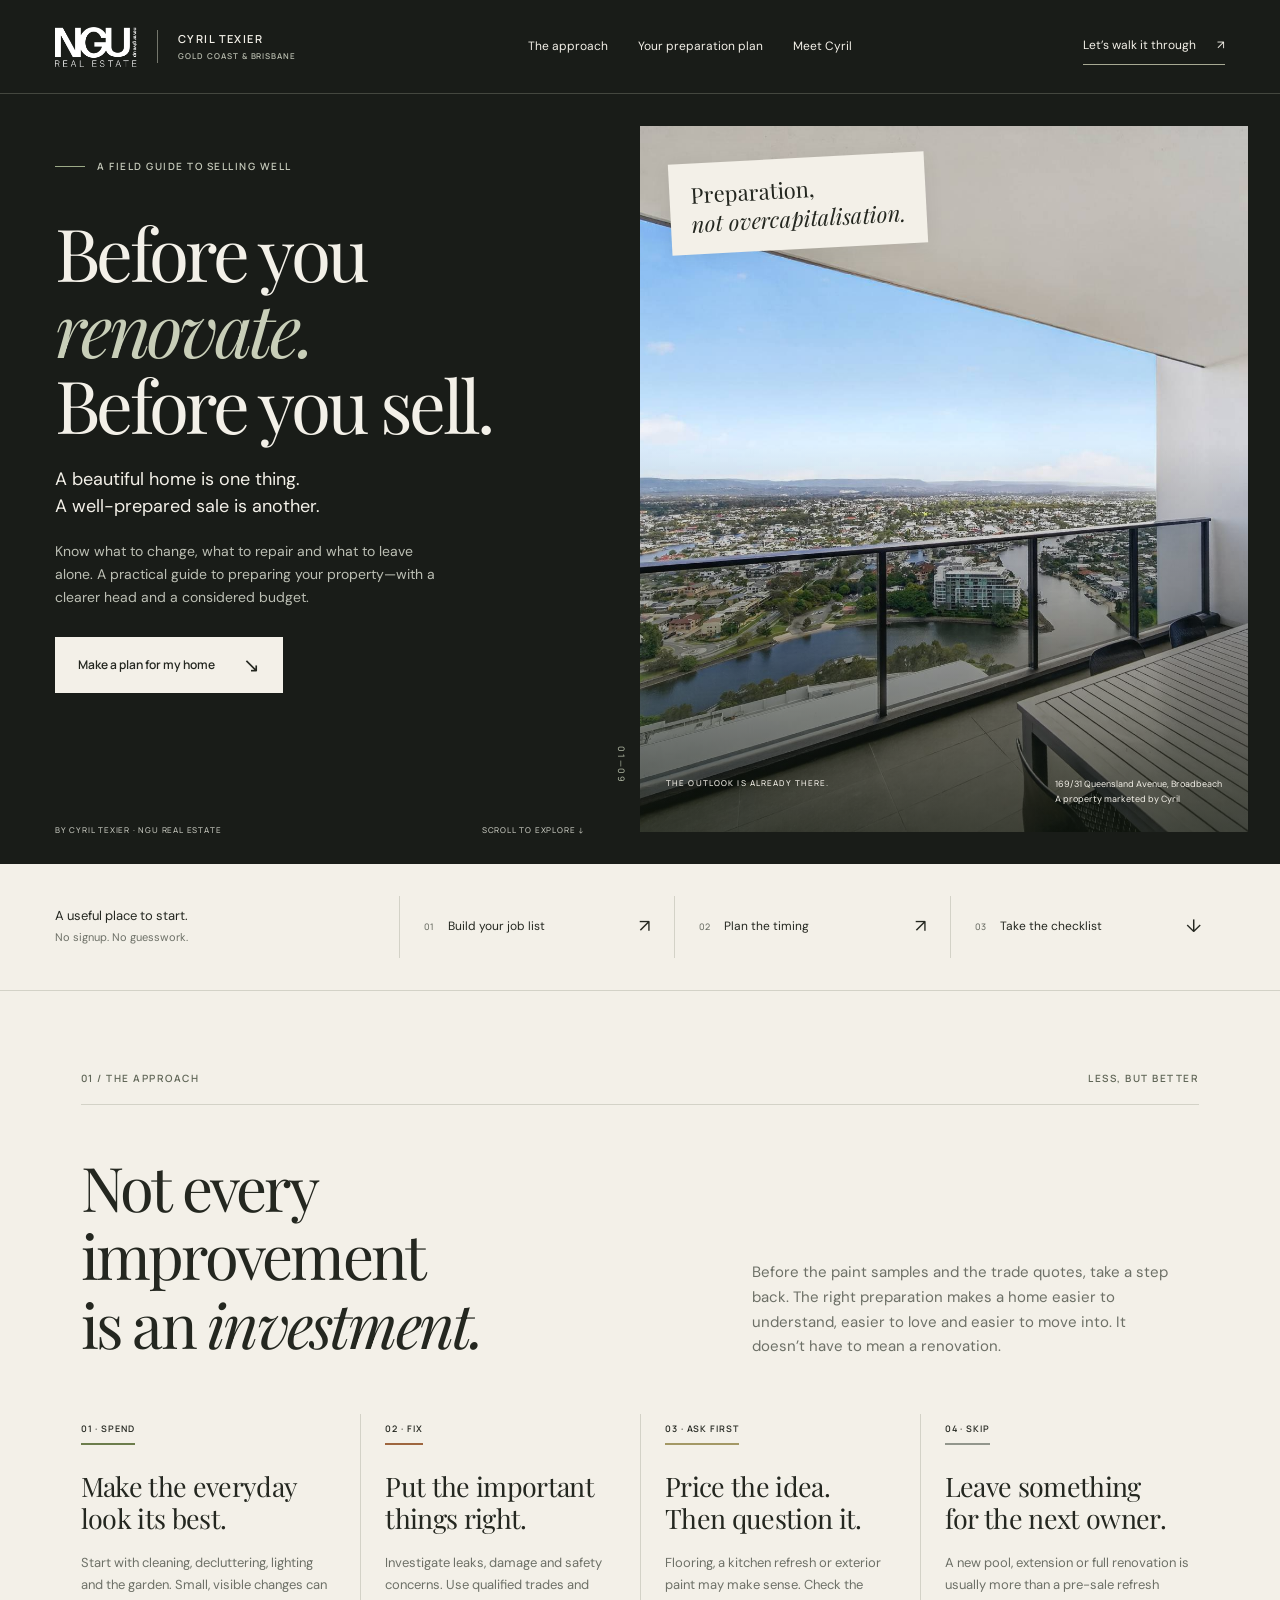
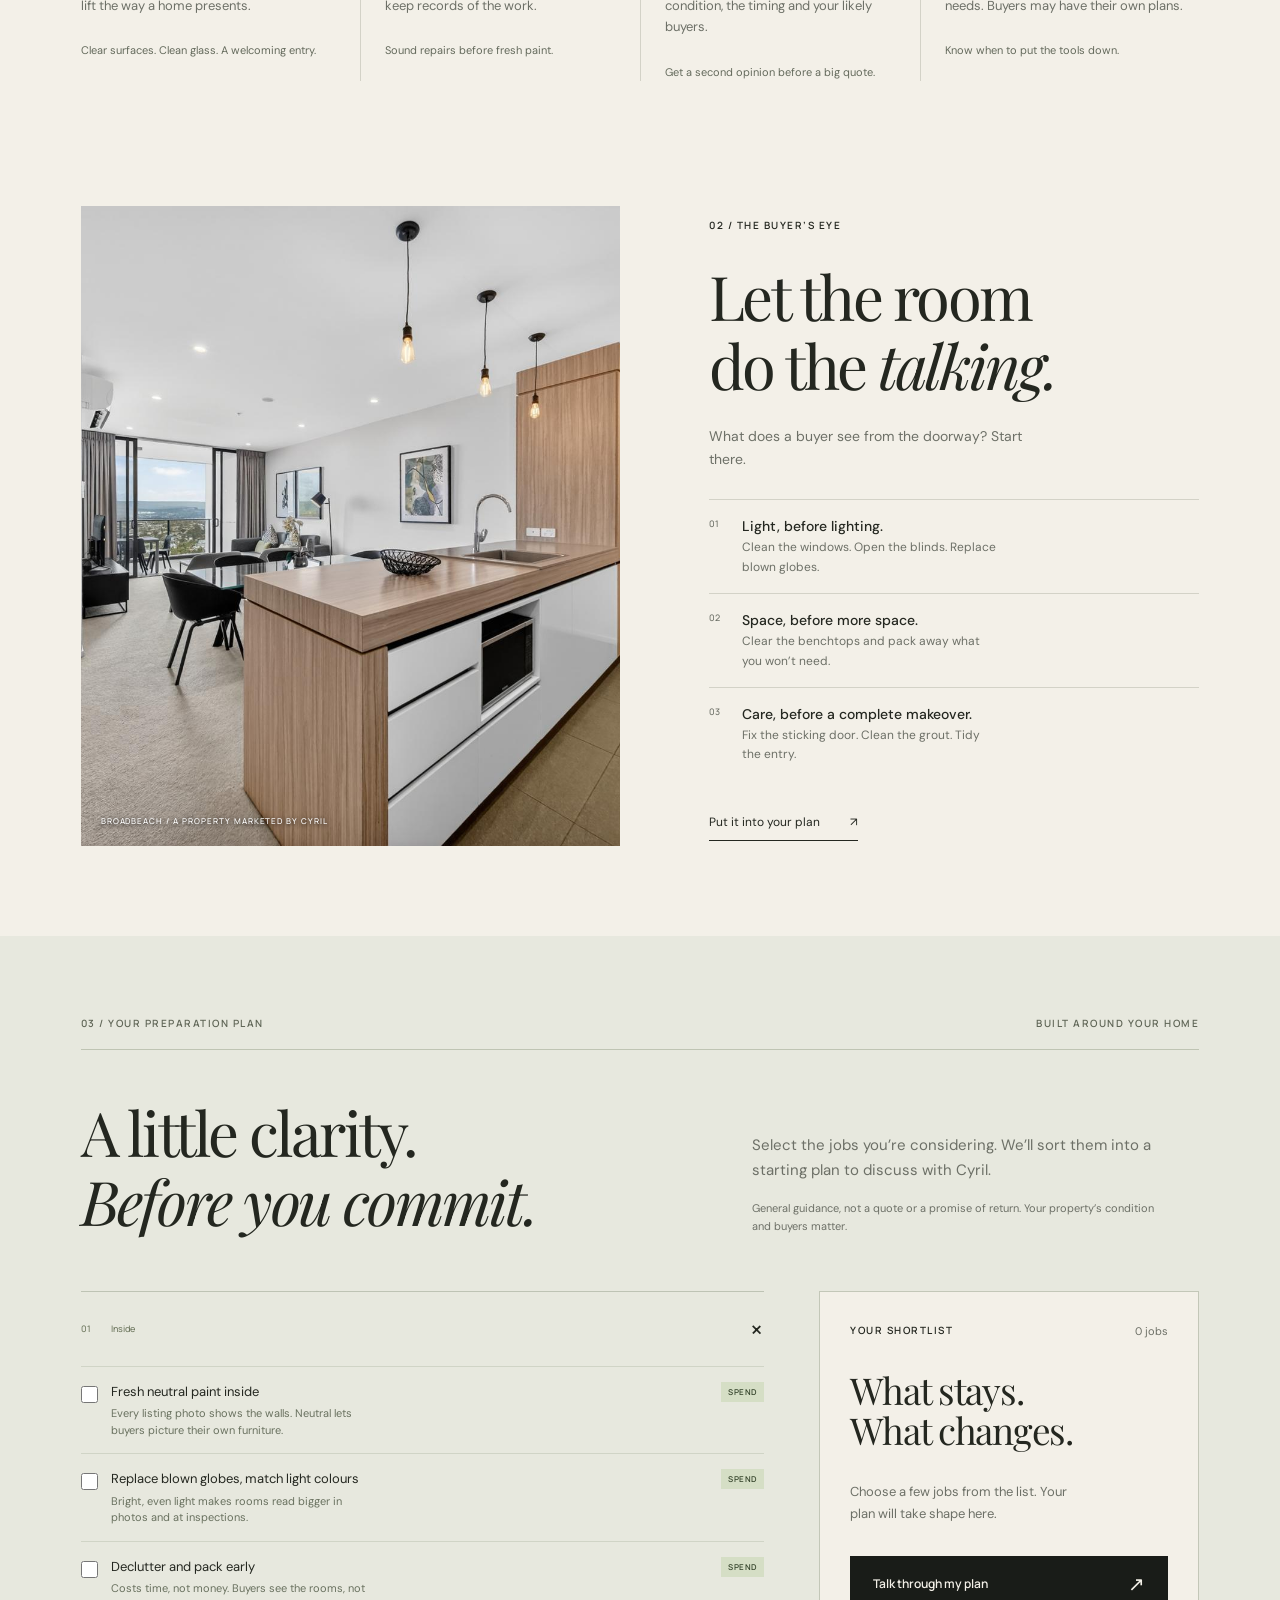
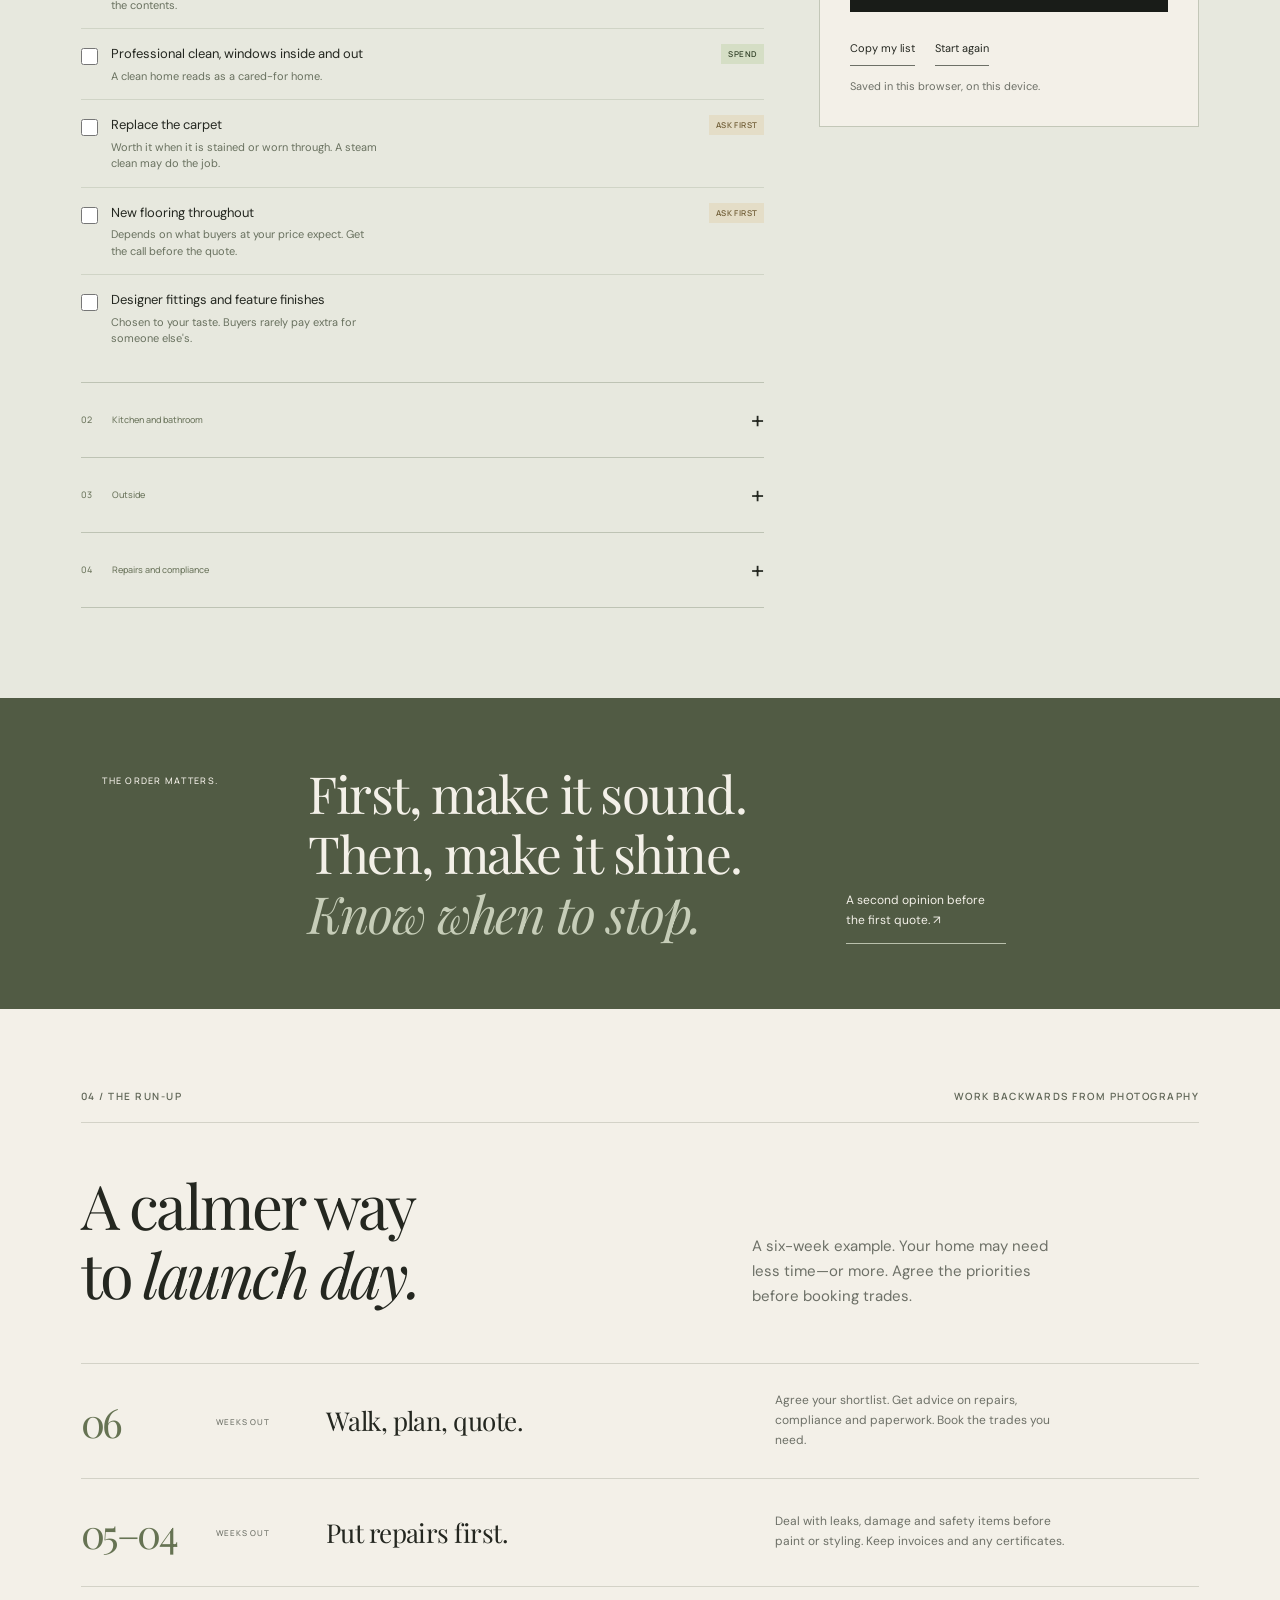
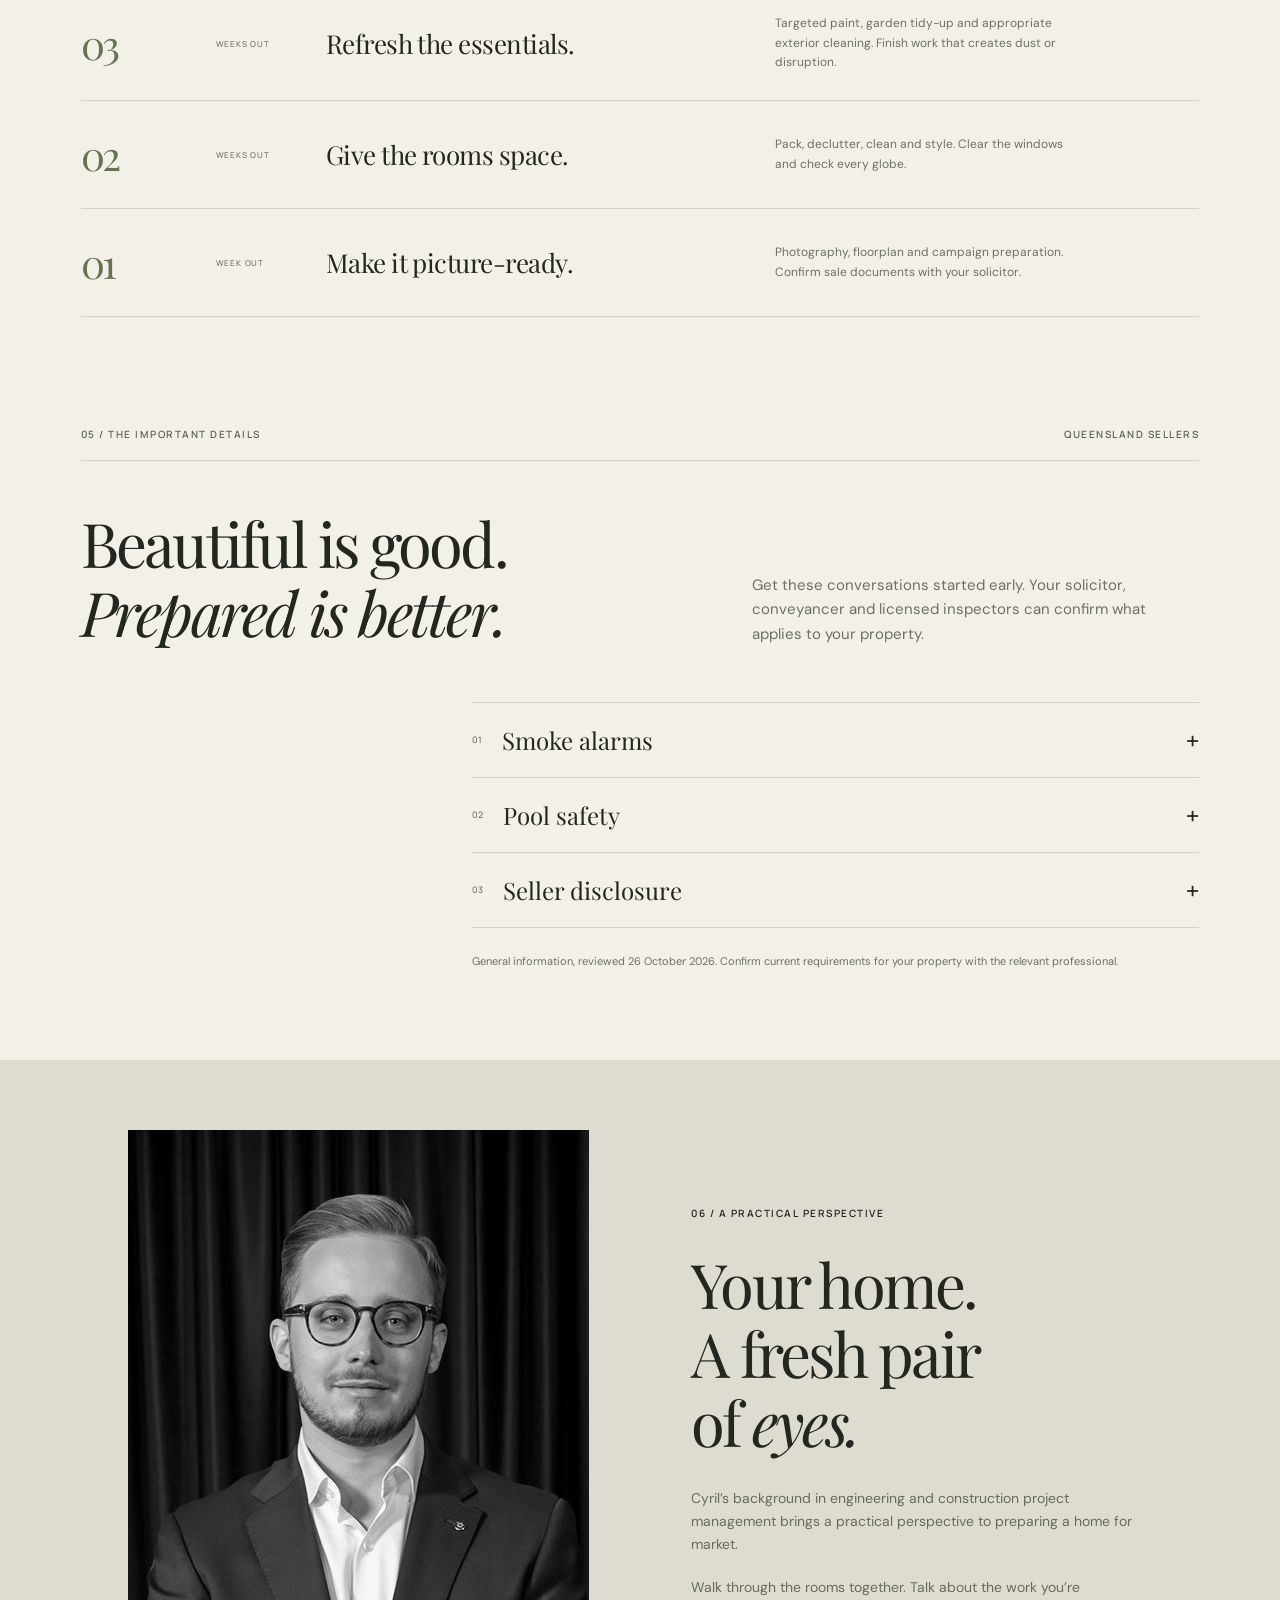
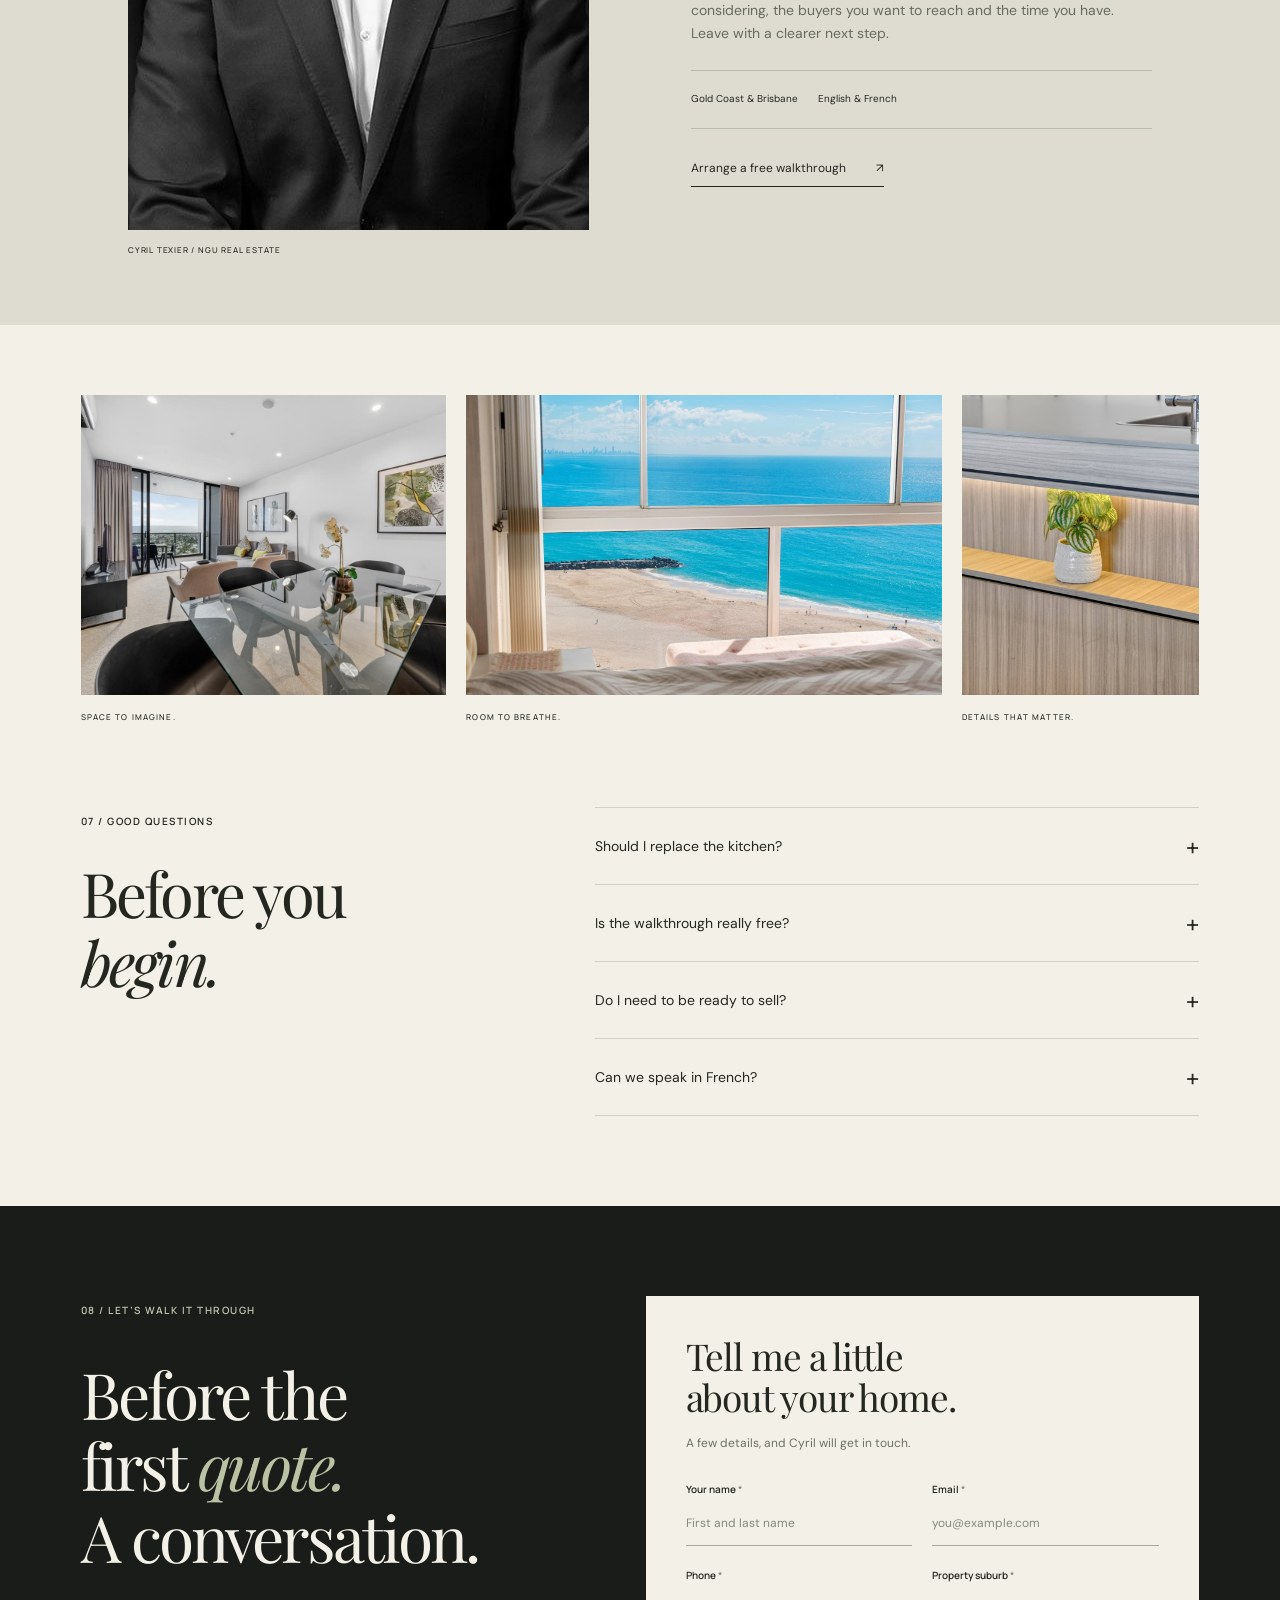
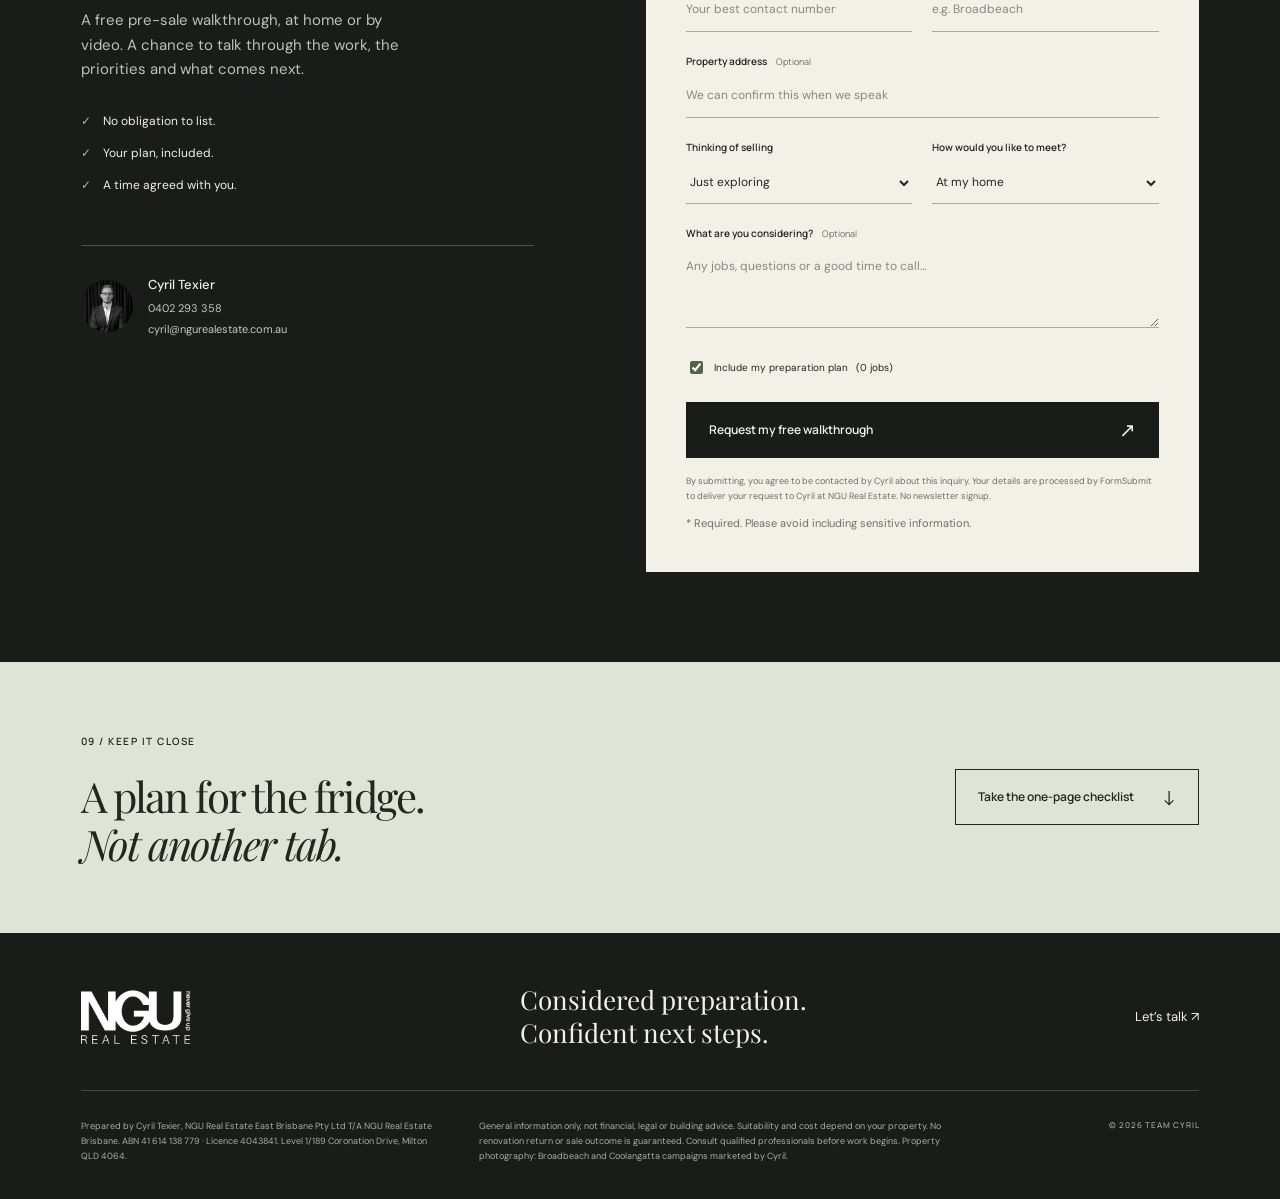
==== index.html @ 44e52159 "Publish redesigned pre-sale guide with inquiry form" ====
<!doctype html>
<html lang="en-AU"><head><meta charset="utf-8"><meta name="viewport" content="width=device-width,initial-scale=1"><meta name="theme-color" content="#181a17"><title>Before you renovate. Before you sell. | Cyril Texier, NGU</title><meta name="description" content="A considered approach to preparing your home for sale. Build your spend-or-skip list and request a free pre-sale walkthrough with Cyril Texier, NGU Real Estate."><meta property="og:title" content="Before you renovate. Before you sell."><meta property="og:description" content="Know what to change. Know what to leave. A practical pre-sale guide from Cyril Texier."><meta property="og:image" content="assets/hero-view.jpg"><link rel="icon" type="image/png" href="assets/ngu-logo-black.png"><link rel="preconnect" href="https://fonts.googleapis.com"><link rel="preconnect" href="https://fonts.gstatic.com" crossorigin><link href="https://fonts.googleapis.com/css2?family=DM+Sans:wght@400;500;600;700&family=Manrope:wght@400;500;600;700;800&family=Playfair+Display:ital,wght@0,400;0,500;0,600;1,400;1,500&display=swap" rel="stylesheet"><link rel="stylesheet" href="style.css"></head>
<body><a class="skip" href="#planner">Skip to your preparation plan</a>
<header class="header"><a class="brand" href="#top" aria-label="NGU Team Cyril home"><img src="assets/ngu-logo-white.png" width="92" height="46" alt="NGU Real Estate"><span>CYRIL TEXIER<small>GOLD COAST &amp; BRISBANE</small></span></a><nav aria-label="Main navigation"><a href="#approach">The approach</a><a href="#planner">Your preparation plan</a><a href="#about">Meet Cyril</a></nav><a class="header-cta" href="#enquire">Let’s walk it through <span>↗</span></a></header>
<main><section id="top" class="hero"><div class="hero-text"><div class="eyebrow"><span class="line"></span> A FIELD GUIDE TO SELLING WELL</div><h1>Before you<br><em>renovate.</em><br>Before you sell.</h1><p class="hero-lede">A beautiful home is one thing.<br>A well-prepared sale is another.</p><p class="hero-desc">Know what to change, what to repair and what to leave alone. A practical guide to preparing your property—with a clearer head and a considered budget.</p><a href="#planner" class="button cream">Make a plan for my home <span>↘</span></a><div class="hero-foot"><span>BY CYRIL TEXIER · NGU REAL ESTATE</span><a href="#approach" aria-label="Explore the guide">SCROLL TO EXPLORE ↓</a></div></div><figure class="hero-photo"><img src="assets/hero-view.jpg" alt="Light-filled Broadbeach balcony opening onto a coastal outlook" fetchpriority="high" width="2000" height="1329"><figcaption><span>THE OUTLOOK IS ALREADY THERE.</span><span>169/31 Queensland Avenue, Broadbeach<br>A property marketed by Cyril</span></figcaption><div class="image-label">Preparation,<br><em>not overcapitalisation.</em></div></figure><div class="hero-number" aria-hidden="true">01—09</div></section>
<div class="intro-strip"><p>A useful place to start.<br><span>No signup. No guesswork.</span></p><a href="#planner"><span>01</span> Build your job list <b>↗</b></a><a href="#timeline"><span>02</span> Plan the timing <b>↗</b></a><a href="Renovate-Before-You-Sell-Checklist.pdf" target="_blank" rel="noopener"><span>03</span> Take the checklist <b>↓</b></a></div>
<section id="approach" class="section approach"><div class="section-label"><span>01 / THE APPROACH</span><span>LESS, BUT BETTER</span></div><div class="approach-head"><h2>Not every improvement<br>is an <em>investment.</em></h2><p>Before the paint samples and the trade quotes, take a step back. The right preparation makes a home easier to understand, easier to love and easier to move into. It doesn’t have to mean a renovation.</p></div><div class="principles"><article><span class="verdict-label spend">01 · SPEND</span><h3>Make the everyday<br>look its best.</h3><p>Start with cleaning, decluttering, lighting and the garden. Small, visible changes can lift the way a home presents.</p><span class="example">Clear surfaces. Clean glass. A welcoming entry.</span></article><article><span class="verdict-label fix">02 · FIX</span><h3>Put the important<br>things right.</h3><p>Investigate leaks, damage and safety concerns. Use qualified trades and keep records of the work.</p><span class="example">Sound repairs before fresh paint.</span></article><article><span class="verdict-label ask">03 · ASK FIRST</span><h3>Price the idea.<br>Then question it.</h3><p>Flooring, a kitchen refresh or exterior paint may make sense. Check the condition, the timing and your likely buyers.</p><span class="example">Get a second opinion before a big quote.</span></article><article><span class="verdict-label skip-v">04 · SKIP</span><h3>Leave something<br>for the next owner.</h3><p>A new pool, extension or full renovation is usually more than a pre-sale refresh needs. Buyers may have their own plans.</p><span class="example">Know when to put the tools down.</span></article></div></section>
<section class="photo-essay"><figure><img src="assets/open-plan.jpg" alt="An open-plan Broadbeach living room with clear surfaces, natural light and an open outlook" loading="lazy" width="1600" height="1066"><figcaption>BROADBEACH / A PROPERTY MARKETED BY CYRIL</figcaption></figure><div><span class="eyebrow">02 / THE BUYER’S EYE</span><h2>Let the room<br>do the <em>talking.</em></h2><p>What does a buyer see from the doorway? Start there.</p><ol><li><b>Light, before lighting.</b><span>Clean the windows. Open the blinds. Replace blown globes.</span></li><li><b>Space, before more space.</b><span>Clear the benchtops and pack away what you won’t need.</span></li><li><b>Care, before a complete makeover.</b><span>Fix the sticking door. Clean the grout. Tidy the entry.</span></li></ol><a href="#planner" class="text-link">Put it into your plan <span>↗</span></a></div></section>
<section id="planner" class="section planner"><div class="section-label"><span>03 / YOUR PREPARATION PLAN</span><span>BUILT AROUND YOUR HOME</span></div><div class="planner-head"><h2>A little clarity.<br><em>Before you commit.</em></h2><div><p>Select the jobs you’re considering. We’ll sort them into a starting plan to discuss with Cyril.</p><p class="small">General guidance, not a quote or a promise of return. Your property’s condition and buyers matter.</p></div></div><div class="planner-grid"><div id="jobAreas" class="job-areas"></div><aside class="plan"><div class="plan-top"><span class="eyebrow">YOUR SHORTLIST</span><span id="jobCount">0 jobs</span></div><h3>What stays.<br>What changes.</h3><div id="planGroups" aria-live="polite"><p class="empty">Choose a few jobs from the list. Your plan will take shape here.</p></div><a class="button dark" href="#enquire">Talk through my plan <span>↗</span></a><div class="plan-actions"><button type="button" id="copyPlan">Copy my list</button><button type="button" id="clearPlan">Start again</button></div><p class="small" id="planStatus" role="status">Saved in this browser, on this device.</p></aside></div></section>
<section class="quote-band"><span>THE ORDER MATTERS.</span><p>First, make it sound.<br>Then, make it shine.<br><em>Know when to stop.</em></p><a href="#enquire">A second opinion before the first quote. ↗</a></section>
<section id="timeline" class="section timeline"><div class="section-label"><span>04 / THE RUN-UP</span><span>WORK BACKWARDS FROM PHOTOGRAPHY</span></div><div class="timeline-title"><h2>A calmer way<br>to <em>launch day.</em></h2><p>A six-week example. Your home may need less time—or more. Agree the priorities before booking trades.</p></div><div class="timeline-list"><article><span>06</span><small>WEEKS OUT</small><h3>Walk, plan, quote.</h3><p>Agree your shortlist. Get advice on repairs, compliance and paperwork. Book the trades you need.</p></article><article><span>05–04</span><small>WEEKS OUT</small><h3>Put repairs first.</h3><p>Deal with leaks, damage and safety items before paint or styling. Keep invoices and any certificates.</p></article><article><span>03</span><small>WEEKS OUT</small><h3>Refresh the essentials.</h3><p>Targeted paint, garden tidy-up and appropriate exterior cleaning. Finish work that creates dust or disruption.</p></article><article><span>02</span><small>WEEKS OUT</small><h3>Give the rooms space.</h3><p>Pack, declutter, clean and style. Clear the windows and check every globe.</p></article><article><span>01</span><small>WEEK OUT</small><h3>Make it picture-ready.</h3><p>Photography, floorplan and campaign preparation. Confirm sale documents with your solicitor.</p></article></div></section>
<section class="section compliance"><div class="section-label"><span>05 / THE IMPORTANT DETAILS</span><span>QUEENSLAND SELLERS</span></div><div class="compliance-head"><h2>Beautiful is good.<br><em>Prepared is better.</em></h2><p>Get these conversations started early. Your solicitor, conveyancer and licensed inspectors can confirm what applies to your property.</p></div><div class="compliance-list"><details><summary><span>01</span> Smoke alarms <b>+</b></summary><div><p>Homes sold in Queensland need compliant interconnected photoelectric smoke alarms, including in bedrooms, connecting hallways and on each storey. From 1 January 2027 the requirements extend to all existing private homes. Ask a qualified installer about your property.</p><a href="https://www.fire.qld.gov.au/prepare/fire/smoke-alarms" target="_blank" rel="noopener">Queensland Fire Department ↗</a></div></details><details><summary><span>02</span> Pool safety <b>+</b></summary><div><p>If you sell without a valid pool safety certificate, prescribed notice requirements apply. For a non-shared pool, the buyer generally has 90 days from settlement to obtain a certificate. Shared pools have different responsibilities. Confirm the process with your solicitor and pool inspector.</p><a href="https://qbcc.qld.gov.au/home-owner-hub/swimming-pools/buy-sell-lease-property-pool" target="_blank" rel="noopener">QBCC pool guidance ↗</a></div></details><details><summary><span>03</span> Seller disclosure <b>+</b></summary><div><p>Queensland’s seller disclosure scheme commenced on 1 August 2025. Unless an exemption applies, the seller disclosure statement (Form 2) and prescribed certificates must be provided before the buyer signs. Engage your solicitor early to prepare the right documents.</p><a href="https://www.qld.gov.au/housing/buying-owning-home/seller-disclosure-scheme" target="_blank" rel="noopener">Queensland Government guidance ↗</a></div></details></div><p class="small">General information, reviewed 26 October 2026. Confirm current requirements for your property with the relevant professional.</p></section>
<section id="about" class="about"><div class="about-image"><img src="assets/cyril.jpg" alt="Cyril Texier, NGU Real Estate" loading="lazy" width="700" height="700"><span>CYRIL TEXIER / NGU REAL ESTATE</span></div><div class="about-copy"><span class="eyebrow">06 / A PRACTICAL PERSPECTIVE</span><h2>Your home.<br>A fresh pair<br>of <em>eyes.</em></h2><p>Cyril’s background in engineering and construction project management brings a practical perspective to preparing a home for market.</p><p>Walk through the rooms together. Talk about the work you’re considering, the buyers you want to reach and the time you have. Leave with a clearer next step.</p><div class="about-facts"><span>Gold Coast &amp; Brisbane</span><span>English &amp; French</span></div><a href="#enquire" class="text-link">Arrange a free walkthrough <span>↗</span></a></div></section>
<section class="gallery-strip" aria-label="Property presentation examples"><figure><img src="assets/living.jpg" alt="A considered living and dining arrangement in Broadbeach" loading="lazy"><figcaption>SPACE TO IMAGINE.</figcaption></figure><figure><img src="assets/bedroom-ocean.jpg" alt="A Coolangatta bedroom framed by an ocean outlook" loading="lazy"><figcaption>ROOM TO BREATHE.</figcaption></figure><figure><img src="assets/bb-detail.jpg" alt="Simple styling in an illuminated joinery niche" loading="lazy"><figcaption>DETAILS THAT MATTER.</figcaption></figure></section>
<section class="section faq"><div><span class="eyebrow">07 / GOOD QUESTIONS</span><h2>Before you<br><em>begin.</em></h2></div><div><details><summary>Should I replace the kitchen? <b>+</b></summary><p>Start with its condition and what buyers at your price point expect. Cleaning or a targeted refresh may be enough. Compare the cost and timing of a full replacement with a simpler option before committing.</p></details><details><summary>Is the walkthrough really free? <b>+</b></summary><p>Yes, with no obligation to list. Request a visit at home or a video call. Cyril will contact you to agree a time.</p></details><details><summary>Do I need to be ready to sell? <b>+</b></summary><p>No. Planning early can help you avoid doing the same work twice. Let Cyril know your approximate timing in the form.</p></details><details><summary>Can we speak in French? <b>+</b></summary><p>Bien sûr. La visite et les échanges peuvent se faire en français. Indiquez simplement votre préférence dans votre message.</p></details></div></section>
<section id="enquire" class="enquiry"><div class="enquiry-copy"><span class="eyebrow">08 / LET’S WALK IT THROUGH</span><h2>Before the<br>first <em>quote.</em><br>A conversation.</h2><p>A free pre-sale walkthrough, at home or by video. A chance to talk through the work, the priorities and what comes next.</p><div class="enquiry-promise"><span>No obligation to list.</span><span>Your plan, included.</span><span>A time agreed with you.</span></div><div class="direct-contact"><img src="assets/cyril.jpg" alt="" width="56" height="56"><div><b>Cyril Texier</b><a href="tel:0402293358">0402 293 358</a><a href="mailto:cyril@ngurealestate.com.au">cyril@ngurealestate.com.au</a></div></div></div><div class="form-panel"><form id="inquiryForm" action="https://formsubmit.co/cyril@ngurealestate.com.au" method="POST"><h3>Tell me a little<br>about your home.</h3><p class="form-intro">A few details, and Cyril will get in touch.</p><input type="hidden" name="_subject" value="New pre-sale walkthrough inquiry"><input type="hidden" name="_template" value="table"><input type="hidden" name="_next" id="returnUrl"><input type="hidden" name="Preparation plan" id="planField"><div class="hp" aria-hidden="true"><label for="website">Leave this field empty</label><input type="text" id="website" name="_honey" tabindex="-1" autocomplete="off"></div><div class="form-row"><div class="field"><label for="name">Your name <span>*</span></label><input id="name" name="name" autocomplete="name" maxlength="100" required placeholder="First and last name"></div><div class="field"><label for="email">Email <span>*</span></label><input id="email" name="email" type="email" autocomplete="email" maxlength="254" required placeholder="you@example.com"></div></div><div class="form-row"><div class="field"><label for="phone">Phone <span>*</span></label><input id="phone" name="phone" type="tel" autocomplete="tel" maxlength="30" required placeholder="Your best contact number"></div><div class="field"><label for="suburb">Property suburb <span>*</span></label><input id="suburb" name="suburb" autocomplete="address-level2" maxlength="100" required placeholder="e.g. Broadbeach"></div></div><div class="field"><label for="address">Property address <span class="optional">Optional</span></label><input id="address" name="Property address" autocomplete="street-address" maxlength="240" placeholder="We can confirm this when we speak"></div><div class="form-row"><div class="field"><label for="timing">Thinking of selling</label><select name="Selling timeframe" id="timing"><option value="Just exploring">Just exploring</option><option>Within 3 months</option><option>3–6 months</option><option>6–12 months</option><option>More than 12 months</option></select></div><div class="field"><label for="meeting">How would you like to meet?</label><select name="Meeting preference" id="meeting"><option>At my home</option><option>Video call</option><option>A phone call first</option></select></div></div><div class="field"><label for="message">What are you considering? <span class="optional">Optional</span></label><textarea name="message" id="message" rows="3" maxlength="4000" placeholder="Any jobs, questions or a good time to call…"></textarea></div><label class="attach"><input type="checkbox" id="attachPlan" checked> Include my preparation plan <span id="attachedCount">(0 jobs)</span></label><p id="formError" class="form-error" role="alert" hidden></p><button type="submit" class="button dark" id="submitButton">Request my free walkthrough <span>↗</span></button><p class="privacy">By submitting, you agree to be contacted by Cyril about this inquiry. Your details are processed by FormSubmit to deliver your request to Cyril at NGU Real Estate. No newsletter signup.</p><p class="small">* Required. Please avoid including sensitive information.</p></form><div id="success" class="success" hidden tabindex="-1"><span class="eyebrow">REQUEST SUBMITTED</span><h3>A good place<br>to <em>start.</em></h3><p>Your request has been accepted by our email service for delivery to Cyril. He’ll contact you to arrange a time.</p><p>A walkthrough time is confirmed directly with you. If you need to reach Cyril sooner, call <a href="tel:0402293358">0402 293 358</a>.</p><a class="text-link" href="#planner">Back to my plan ↗</a></div></div></section>
<section class="download"><div><span class="eyebrow">09 / KEEP IT CLOSE</span><h2>A plan for the fridge.<br><em>Not another tab.</em></h2></div><a class="button outline" href="Renovate-Before-You-Sell-Checklist.pdf" target="_blank" rel="noopener">Take the one-page checklist <span>↓</span></a></section></main>
<footer><div class="footer-top"><a href="#top"><img src="assets/ngu-logo-white.png" width="110" height="55" alt="NGU Real Estate"></a><p>Considered preparation.<br>Confident next steps.</p><a href="mailto:cyril@ngurealestate.com.au">Let’s talk ↗</a></div><div class="footer-bottom"><p>Prepared by Cyril Texier, NGU Real Estate East Brisbane Pty Ltd T/A NGU Real Estate Brisbane. ABN 41 614 138 779 · Licence 4043841. Level 1/189 Coronation Drive, Milton QLD 4064.</p><p>General information only, not financial, legal or building advice. Suitability and cost depend on your property. No renovation return or sale outcome is guaranteed. Consult qualified professionals before work begins. Property photography: Broadbeach and Coolangatta campaigns marketed by Cyril.</p><span>© 2026 TEAM CYRIL</span></div></footer><div class="mobile-cta" id="mobileCta"><a href="#planner">Your plan <span id="mobileCount">0</span></a><a href="#enquire">Free walkthrough ↗</a></div><script src="app.js" defer></script></body></html>
---- style.css ----
:root{--paper:#f3f0e8;--ink:#242720;--dark:#191c18;--muted:#6d7067;--line:#d3d2c7;--olive:#596249;--serif:'Playfair Display',Georgia,serif;--sans:'DM Sans',Arial,sans-serif;--label:'Manrope',Arial,sans-serif}*{box-sizing:border-box}html{scroll-behavior:smooth;scroll-padding-top:28px}body{margin:0;background:var(--paper);color:var(--ink);font:16px/1.65 var(--sans);-webkit-font-smoothing:antialiased}a{color:inherit}button,input,textarea,select{font:inherit}button,a,input,textarea,select{-webkit-tap-highlight-color:transparent}button,a{touch-action:manipulation}img{display:block;max-width:100%}figure,p,h1,h2,h3{margin:0}h1,h2,h3{font-weight:400}h2{font:clamp(40px,4.8vw,72px)/1.12 var(--serif);letter-spacing:-.045em}h2 em,h1 em{font-weight:400}button{cursor:pointer}[hidden]{display:none!important}:focus-visible{outline:2px solid #8d693f;outline-offset:5px}::selection{color:var(--paper);background:var(--olive)}.skip{position:fixed;top:-100px;left:20px;padding:12px;background:white;z-index:40}.skip:focus{top:10px}.header{display:flex;align-items:center;justify-content:space-between;gap:30px;padding:26px 4.3%;background:var(--dark);color:#f3f0e8;border-bottom:1px solid #44473f}.brand{display:flex;align-items:center;gap:20px;text-decoration:none}.brand img{width:82px;height:auto}.brand>span{border-left:1px solid #74766c;padding-left:20px;font:600 11px/1.7 var(--label);letter-spacing:.13em}.brand small{display:block;font-size:8px;letter-spacing:.12em;color:#b7bbad}.header nav{display:flex;gap:30px;font-size:12px}.header nav a{text-decoration:none}.header nav a:hover{color:#d2c5a7}.header-cta{border-bottom:1px solid #a7a993;padding:8px 0;text-decoration:none;font-size:12px}.header-cta span{padding-left:18px}.eyebrow,.section-label{font:600 10px/1.5 var(--label);letter-spacing:.15em;text-transform:uppercase}.hero{position:relative;display:grid;grid-template-columns:1fr 1fr;min-height:770px;background:var(--dark);color:var(--paper)}.hero-text{padding:65px 8.6% 27px;display:flex;align-items:flex-start;flex-direction:column}.hero .eyebrow{display:flex;align-items:center;gap:12px;color:#c4c8b9}.line{width:30px;height:1px;background:#9caa87}.hero h1{font:400 clamp(52px,5.7vw,88px)/1.04 var(--serif);letter-spacing:-.05em;margin:40px 0 24px}.hero h1 em{color:#c8ceb8}.hero-lede{font-size:18px;line-height:1.5}.hero-desc{max-width:390px;color:#bcbfb4;font-size:14px;margin:20px 0 28px}.button{padding:17px 22px;min-height:54px;display:inline-flex;align-items:center;justify-content:space-between;gap:28px;font:600 12px/1.5 var(--label);border:1px solid transparent;text-decoration:none;border-radius:0;transition:background .2s,color .2s}.button span{font-size:20px;font-weight:400;line-height:1}.button.cream{background:var(--paper);color:var(--ink)}.button.cream:hover{background:#dfd9c9}.button.dark{background:var(--dark);color:var(--paper)}.button.dark:hover{background:#414b35}.button.outline{border-color:var(--ink)}.button.outline:hover{background:var(--ink);color:var(--paper)}.hero-foot{margin-top:auto;width:100%;padding-top:35px;display:flex;gap:20px;justify-content:space-between;font:500 8px/1.7 var(--label);letter-spacing:.1em;color:#c0c2b9}.hero-foot a{text-decoration:none}.hero-photo{position:relative;margin:32px 32px 32px 0;min-width:0}.hero-photo>img{height:100%;width:100%;position:absolute;inset:0;object-fit:cover;object-position:31% center}.hero-photo:after{content:'';position:absolute;inset:0;background:linear-gradient(0deg,#11180ebb,transparent 55%)}.hero-photo figcaption{position:absolute;z-index:1;bottom:26px;left:26px;right:26px;display:flex;gap:20px;justify-content:space-between;font-size:9px;line-height:1.6}.hero-photo figcaption>span:first-child{font:500 8px/1.6 var(--label);letter-spacing:.14em}.image-label{position:absolute;left:30px;top:32px;background:var(--paper);color:var(--ink);padding:17px 21px;font:400 22px/1.3 var(--serif);box-shadow:0 3px 20px #0001;transform:rotate(-3deg)}.hero-number{position:absolute;bottom:80px;left:calc(50% - 25px);writing-mode:vertical-rl;font:500 9px var(--label);letter-spacing:.2em;color:#a6ad9a}.intro-strip{padding:32px 4.3%;display:grid;grid-template-columns:1.25fr repeat(3,1fr);align-items:center;border-bottom:1px solid var(--line)}.intro-strip>p{font-size:13px;line-height:1.6}.intro-strip>p span{color:var(--muted);font-size:11px}.intro-strip>a{text-decoration:none;font-size:12px;display:flex;align-items:center;gap:14px;padding:16px 24px;border-left:1px solid var(--line)}.intro-strip>a>span{color:var(--muted);font:500 9px var(--label)}.intro-strip b{font-size:18px;margin-left:auto;font-weight:400}.section{padding:80px 6.3% 90px}.section-label{border-bottom:1px solid var(--line);padding-bottom:18px;margin-bottom:48px;display:flex;justify-content:space-between;gap:20px;color:#606657}.approach-head,.planner-head,.compliance-head,.timeline-title{display:grid;grid-template-columns:1.3fr 1fr;align-items:end;gap:8%;margin-bottom:55px}.approach-head>p,.planner-head p,.compliance-head>p,.timeline-title>p{max-width:420px;font-size:15px;color:var(--muted)}.principles{display:grid;grid-template-columns:repeat(4,1fr)}.principles article{padding:0 24px;border-left:1px solid var(--line)}.principles article:first-child{padding-left:0;border-left:0}.principles article:last-child{padding-right:0}.verdict-label{font:600 9px/1.5 var(--label);letter-spacing:.1em;border-bottom:2px solid #6c7d4c;padding-bottom:7px;display:inline-block}.verdict-label.fix{border-color:#9e663f}.verdict-label.ask{border-color:#a39865}.verdict-label.skip-v{border-color:#92968c}.principles h3{font:400 clamp(22px,2.1vw,30px)/1.2 var(--serif);letter-spacing:-.025em;margin:25px 0 18px}.principles p{font-size:13px;color:var(--muted)}.example{display:block;margin-top:25px;font-size:11px;color:#646a5c}.photo-essay{display:grid;grid-template-columns:1.1fr 1fr;gap:8%;align-items:center;padding:35px 6.3% 90px}.photo-essay figure{align-self:stretch;position:relative;min-height:640px}.photo-essay img{width:100%;height:100%;object-fit:cover;position:absolute;inset:0}.photo-essay figcaption{position:absolute;bottom:20px;left:20px;font:500 8px var(--label);letter-spacing:.12em;color:white;text-shadow:0 1px 5px #000}.photo-essay h2{margin:25px 0}.photo-essay p{font-size:14px;color:var(--muted);max-width:32ch}.photo-essay ol{padding:0;margin:28px 0;list-style:none;counter-reset:room}.photo-essay li{position:relative;padding:15px 0 15px 33px;border-top:1px solid var(--line);counter-increment:room}.photo-essay li:before{content:'0'counter(room);position:absolute;left:0;top:17px;font:500 9px var(--label);color:var(--muted)}.photo-essay li b{display:block;font-weight:500;font-size:14px}.photo-essay li span{display:block;font-size:12px;color:var(--muted);max-width:32ch}.text-link{font-size:12px;text-decoration:none;border-bottom:1px solid var(--ink);padding-bottom:7px;display:inline-flex;justify-content:space-between;gap:30px}.planner{background:#e7e8de}.planner .section-label{border-color:#bfc4b3}.small{font-size:11px!important;line-height:1.6;color:var(--muted)}.planner-head .small{margin-top:18px}.planner-grid{display:grid;grid-template-columns:minmax(0,1.35fr) minmax(290px,.75fr);gap:55px;align-items:start}.job-area{border-bottom:1px solid #bec3b4}.job-area:first-child{border-top:1px solid #bec3b4}summary{cursor:pointer;list-style:none;display:flex;align-items:center;gap:20px;min-height:74px}summary::-webkit-details-marker{display:none}summary>b{margin-left:auto;font:400 24px var(--sans);transition:transform .2s}details[open]>summary>b{transform:rotate(45deg)}.job-area summary{font:400 25px var(--serif)}.job-area summary>span{font:500 9px var(--label);color:#6f7860}.job-list{padding-bottom:20px}.job{position:relative;display:grid;grid-template-columns:18px 1fr auto;gap:12px;align-items:start;padding:15px 0;cursor:pointer;border-top:1px solid #d0d4c6}.job input{accent-color:var(--olive);margin:4px 0 0;width:17px;height:17px}.job-name{font-size:13px;display:block;line-height:1.5}.job-reason{font-size:11px;line-height:1.5;color:#69715f;display:block;margin-top:4px;max-width:38ch}.badge{padding:4px 7px;font:600 8px/1.5 var(--label);text-transform:uppercase;letter-spacing:.05em;white-space:nowrap;background:#d5dec5;color:#36452c}.badge.fix{background:#e6d6c8;color:#785133}.badge.ask{background:#e4ddc7;color:#726039}.badge.skip{background:#dcded6;color:#5a6052}.plan{position:sticky;top:28px;background:var(--paper);padding:30px;border:1px solid #c3c7b8}.plan-top{display:flex;justify-content:space-between;align-items:center}.plan-top>span:last-child{font-size:11px;color:var(--muted)}.plan h3{font:400 37px/1.1 var(--serif);letter-spacing:-.035em;margin:30px 0}.empty{color:var(--muted);font-size:13px;max-width:27ch;padding-bottom:24px}.plan-group{margin-bottom:22px}.plan-group ul{padding:10px 0 0 16px;margin:0;font-size:12px}.plan-group li{margin:6px 0}.plan .button{width:100%;margin-top:8px}.plan-actions{display:flex;gap:20px;margin:22px 0 12px}.plan-actions button{border:0;border-bottom:1px solid var(--muted);padding:0 0 2px;background:none;color:var(--ink);font-size:11px;min-height:32px}.quote-band{background:#515b44;color:var(--paper);padding:65px 8%;display:grid;grid-template-columns:.5fr 1.5fr 1fr;gap:40px;align-items:start}.quote-band>span{font:500 9px/1.7 var(--label);letter-spacing:.14em;padding-top:10px}.quote-band p{font:400 clamp(34px,4vw,58px)/1.18 var(--serif);letter-spacing:-.03em}.quote-band em{color:#c6cdb8}.quote-band a{font-size:12px;align-self:end;max-width:20ch;text-decoration:none;border-bottom:1px solid #b9c0ac;padding-bottom:12px}.timeline-title>p{max-width:30ch}.timeline-list article{display:grid;grid-template-columns:110px 85px 1fr 1fr;gap:25px;align-items:center;border-top:1px solid var(--line);padding:27px 0}.timeline-list article:last-child{border-bottom:1px solid var(--line)}.timeline-list article>span{font:400 40px var(--serif);letter-spacing:-.06em;color:#667353}.timeline-list small{font:500 8px var(--label);letter-spacing:.1em;color:var(--muted)}.timeline-list h3{font:400 26px/1.2 var(--serif);letter-spacing:-.02em}.timeline-list p{font-size:12px;color:var(--muted);max-width:38ch}.compliance{padding-top:20px}.compliance-list{margin-left:35%;margin-bottom:25px}.compliance details{border-top:1px solid var(--line)}.compliance details:last-child{border-bottom:1px solid var(--line)}.compliance summary{font:400 24px var(--serif)}.compliance summary>span{font:500 9px var(--label);color:var(--muted)}.compliance details>div{padding:0 30px 28px 35px;font-size:13px;color:var(--muted)}.compliance details a{font-size:11px;display:inline-block;margin-top:16px}.compliance>.small{margin-left:35%}.about{background:#dedbd1;display:grid;grid-template-columns:1fr 1fr;padding:70px 10%;gap:10%;align-items:center}.about-image{position:relative}.about-image img{width:100%;aspect-ratio:4/5;object-fit:cover;object-position:center;filter:grayscale(100%)}.about-image>span{display:block;font:500 8px var(--label);letter-spacing:.1em;margin-top:14px}.about-copy h2{margin:25px 0 30px}.about-copy>p{font-size:14px;color:#676c5f;margin-bottom:20px}.about-facts{display:flex;flex-wrap:wrap;gap:8px 20px;padding:20px 0;border-block:1px solid #b8bcad;font-size:10px;margin:25px 0}.gallery-strip{display:grid;grid-template-columns:1fr 1.3fr .65fr;gap:20px;padding:70px 6.3% 20px}.gallery-strip img{width:100%;height:300px;object-fit:cover}.gallery-strip figcaption{font:500 8px var(--label);letter-spacing:.14em;padding-top:16px}.faq{display:grid;grid-template-columns:.8fr 1.2fr;gap:10%;padding-top:65px}.faq h2{margin-top:25px}.faq details{border-top:1px solid var(--line)}.faq details:last-child{border-bottom:1px solid var(--line)}.faq summary{font-size:14px;min-height:76px}.faq details p{font-size:13px;color:var(--muted);padding:0 25px 25px 0}.enquiry{background:var(--dark);color:var(--paper);padding:90px 6.3%;display:grid;grid-template-columns:.9fr 1.1fr;gap:10%}.enquiry-copy .eyebrow{color:#c0c8af}.enquiry-copy h2{margin:35px 0;font-size:clamp(45px,5vw,76px)}.enquiry-copy h2 em{color:#b9c3a4}.enquiry-copy>p{font-size:15px;max-width:33ch;color:#bdc3b4}.enquiry-promise{padding:30px 0;display:grid;gap:12px;font-size:12px}.enquiry-promise span:before{content:'✓';margin-right:12px;color:#acba96}.direct-contact{border-top:1px solid #4c5344;padding-top:28px;display:flex;gap:15px;align-items:center;margin-top:20px}.direct-contact>img{width:52px;height:52px;border-radius:50%;object-fit:cover;filter:grayscale(100%)}.direct-contact b{font-size:13px;display:block;font-weight:500}.direct-contact a{display:block;font-size:11px;color:#c4c9ba;text-decoration:none;margin-top:3px}.form-panel{background:var(--paper);color:var(--ink);padding:40px}.form-panel h3{font:400 37px/1.1 var(--serif);letter-spacing:-.03em}.form-intro{color:var(--muted);font-size:12px;margin:16px 0 28px}.form-row{display:grid;grid-template-columns:1fr 1fr;gap:20px}.field{margin-bottom:22px;min-width:0}.field label{font:600 10px/1.5 var(--label);display:block;margin-bottom:7px}.field label>span{color:var(--muted);font-weight:400}.field .optional{font-size:9px;margin-left:7px}.field input,.field select,.field textarea{border:0;border-bottom:1px solid #a5ac99;background:transparent;color:var(--ink);width:100%;padding:9px 0;min-height:42px;border-radius:0;font-size:12px}.field input::placeholder,.field textarea::placeholder{color:#85897f}.field input:focus,.field textarea:focus,.field select:focus{outline:0;border-bottom:2px solid var(--olive)}.field textarea{resize:vertical;min-height:80px}.attach{display:flex;gap:8px;align-items:center;font-size:10px;line-height:1.5;margin-bottom:25px}.attach input{accent-color:var(--olive)}.form-panel .button{width:100%}.privacy{font-size:9px;color:var(--muted);line-height:1.7;margin:16px 0 10px}.hp{position:absolute;width:1px;height:1px;overflow:hidden;clip-path:inset(50%)}.form-error{background:#f1ddd2;padding:12px;font-size:12px;color:#713e26;margin-bottom:18px}.success{padding:55px 0}.success h3{font-size:48px;margin:28px 0}.success p{font-size:14px;margin:20px 0}.success .text-link{margin-top:30px}.button:disabled{opacity:.6;cursor:wait}.download{padding:65px 6.3%;display:flex;justify-content:space-between;gap:35px;align-items:center;background:#e0e4d6}.download h2{font-size:42px;margin-top:20px}footer{padding:50px 6.3% 35px;background:var(--dark);color:var(--paper)}.footer-top{display:flex;align-items:center;justify-content:space-between;gap:40px;padding-bottom:40px;border-bottom:1px solid #444b3c}.footer-top>p{font:400 26px/1.3 var(--serif)}.footer-top>a:last-child{font-size:13px;text-decoration:none}.footer-bottom{padding-top:28px;display:grid;grid-template-columns:1fr 1.4fr .5fr;gap:40px;color:#a9b09f;font-size:9px}.footer-bottom>span{text-align:right;font:500 8px var(--label);letter-spacing:.1em}.mobile-cta{display:none}
@media(min-width:1600px){body{max-width:1800px;margin:auto}.hero{min-height:880px}.hero h1{font-size:100px}}
@media(max-width:1100px){.header nav{gap:17px}.header nav a{font-size:10px}.brand{gap:12px}.brand>span{padding-left:12px}.header-cta{font-size:10px}.hero-text{padding-top:45px}.hero h1{font-size:62px}.hero-photo{margin:20px 20px 20px 0}.hero-foot{flex-direction:column;gap:8px}.hero-photo figcaption{flex-direction:column;gap:10px}.intro-strip{grid-template-columns:1fr repeat(3,1fr)}.intro-strip>a{padding-inline:15px;font-size:10px}.section{padding-inline:5%}.principles article{padding-inline:17px}.photo-essay{gap:6%;padding-inline:5%}.photo-essay figure{min-height:570px}.planner-grid{gap:30px}.plan{padding:24px}.timeline-list article{grid-template-columns:90px 65px 1fr 1fr;gap:16px}.timeline-list h3{font-size:23px}.about{padding-inline:7%;gap:8%}.enquiry{padding-inline:5%;gap:6%}.form-panel{padding:28px}.form-row{gap:15px}}
@media(max-width:800px){.header{padding:20px 5%}.header nav{display:none}.hero{grid-template-columns:1fr 1fr;min-height:660px}.hero h1{font-size:clamp(42px,6.8vw,60px);margin-top:30px}.hero-text{padding:40px 10% 25px}.hero .eyebrow{font-size:8px;letter-spacing:.1em}.hero .line{display:none}.hero-lede{font-size:15px}.hero-desc{font-size:12px}.hero .button{font-size:10px;padding:14px;gap:12px}.image-label{font-size:17px;left:18px;top:25px;padding:12px}.hero-number{display:none}.intro-strip{grid-template-columns:1fr 1fr;padding-block:15px}.intro-strip>p{padding:12px 15px}.intro-strip>a{border-left:0;padding:16px;border-bottom:1px solid var(--line)}.intro-strip>a:first-of-type{border-left:1px solid var(--line)}.intro-strip>a:last-child{border-left:1px solid var(--line)}.section{padding-block:60px}.section-label{font-size:8px;margin-bottom:35px}.approach-head,.planner-head,.timeline-title,.compliance-head{gap:30px;grid-template-columns:1.2fr 1fr;align-items:start}.approach-head>p,.planner-head p,.timeline-title>p,.compliance-head>p{font-size:13px}.principles{grid-template-columns:1fr 1fr;gap:35px 0}.principles article:nth-child(3){border-left:0;padding-left:0}.principles article:nth-child(2){padding-right:0}.principles h3{font-size:29px}.photo-essay{padding-bottom:60px;gap:35px}.photo-essay figure{min-height:530px}.photo-essay h2{font-size:40px}.photo-essay li{padding-left:25px}.photo-essay li b{font-size:12px}.photo-essay li span{font-size:11px}.planner-grid{grid-template-columns:1fr}.plan{position:static}.plan h3 br{display:none}.plan h3{font-size:34px}.plan .button{max-width:340px}.quote-band{grid-template-columns:1fr 2fr;gap:25px;padding:45px 5%}.quote-band>a{grid-column:2;max-width:none;justify-self:start}.quote-band p{font-size:39px}.timeline-list article{grid-template-columns:80px 1fr;gap:5px 25px}.timeline-list article>span{grid-column:1;grid-row:1/3}.timeline-list article>small{grid-column:1;grid-row:3}.timeline-list h3{grid-column:2;font-size:25px}.timeline-list p{grid-column:2;grid-row:2/4;max-width:none}.compliance-list,.compliance>.small{margin-left:0}.about{padding:55px 5%;gap:35px}.about h2{font-size:45px}.about-copy>p{font-size:12px}.about-image img{aspect-ratio:3/4}.gallery-strip{padding:45px 5% 0;gap:12px}.gallery-strip img{height:210px}.gallery-strip figcaption{font-size:7px}.faq{gap:7%;grid-template-columns:.7fr 1.3fr}.faq summary{font-size:12px;gap:12px}.enquiry{grid-template-columns:1fr;gap:45px;padding-block:60px}.enquiry-copy{display:grid;grid-template-columns:1fr 1fr;gap:20px 35px}.enquiry-copy>.eyebrow{grid-column:1/3}.enquiry-copy h2{grid-row:2/5;margin:0;font-size:48px}.enquiry-copy>p{font-size:13px}.enquiry-promise{padding:0;gap:7px;font-size:10px}.direct-contact{grid-column:2;margin:0;padding-top:18px}.direct-contact img{display:none}.form-panel{padding:35px}.download h2{font-size:33px}.download .button{font-size:10px;padding:15px}.footer-bottom{grid-template-columns:1fr 1.4fr}.footer-bottom>span{text-align:left;grid-column:1/3}}
@media(max-width:560px){html{scroll-padding-top:16px}h2{font-size:41px}.header{padding:18px 6%}.brand img{width:65px}.brand>span{font-size:8px}.brand small{font-size:6px}.header-cta{font-size:9px;max-width:100px;line-height:1.5}.header-cta span{padding-left:5px}.hero{display:flex;flex-direction:column;min-height:0}.hero-text{padding:38px 6% 28px}.hero h1{font-size:60px;line-height:1.04;margin:28px 0 24px}.hero-lede{font-size:17px}.hero-desc{font-size:13px;max-width:37ch;margin:18px 0 25px}.hero .eyebrow{font-size:8px}.hero .button{font-size:11px;padding:16px 20px;min-width:250px}.hero-foot{padding-top:27px;font-size:7px;flex-direction:row;gap:15px}.hero-photo{height:375px;min-height:375px;margin:0 6% 25px}.hero-photo>img{object-position:34% center}.hero-photo figcaption{left:18px;bottom:18px;font-size:8px}.image-label{top:22px;left:auto;right:18px;font-size:20px}.intro-strip{padding-inline:6%;grid-template-columns:1fr}.intro-strip>p{padding:13px 0 23px;font-size:14px}.intro-strip>a{padding:19px 0;font-size:12px;border:0;border-top:1px solid var(--line)}.intro-strip>a:first-of-type,.intro-strip>a:last-child{border-left:0}.intro-strip>a>span{width:25px}.section{padding:48px 6% 55px}.section-label{margin-bottom:30px;padding-bottom:14px;line-height:1.7;align-items:flex-start;gap:25px}.section-label>span:last-child{text-align:right;max-width:14ch}.approach-head,.planner-head,.timeline-title,.compliance-head{display:block;margin-bottom:35px}.approach-head>p,.planner-head>div,.timeline-title>p,.compliance-head>p{margin-top:25px;max-width:none;font-size:14px}.principles{gap:30px 0}.principles article{padding:0 14px}.principles h3{font-size:24px;margin:22px 0 14px}.principles p{font-size:12px}.example{font-size:10px;margin-top:18px}.verdict-label{font-size:8px}.photo-essay{display:flex;flex-direction:column;padding:0 6% 50px;gap:35px}.photo-essay figure{min-height:350px;width:100%}.photo-essay>div{width:100%}.photo-essay h2{font-size:44px}.photo-essay p{font-size:14px;max-width:33ch}.photo-essay li b{font-size:14px}.photo-essay li span{font-size:12px;max-width:none}.photo-essay li{padding:17px 0 17px 32px}.photo-essay .text-link{margin-top:10px}.planner-grid{gap:30px}.job-area summary{font-size:23px;min-height:70px}.job{gap:10px;grid-template-columns:17px 1fr}.job .badge{grid-column:2;justify-self:start;margin-top:-3px}.job-name{font-size:13px}.job-reason{font-size:11px;max-width:none}.plan{padding:25px}.quote-band{display:block;padding:45px 6%}.quote-band>span{font-size:8px}.quote-band p{margin:22px 0 30px;font-size:37px}.quote-band>a{display:inline-block;font-size:11px}.timeline-list article{grid-template-columns:70px 1fr;gap:7px 18px;padding:25px 0}.timeline-list article>span{font-size:32px;align-self:start}.timeline-list article>small{font-size:7px;align-self:start}.timeline-list h3{font-size:25px}.timeline-list p{font-size:12px}.compliance{padding-top:5px}.compliance summary{font-size:23px;min-height:74px}.compliance details>div{padding-left:0}.about{display:flex;flex-direction:column;padding:45px 6%;gap:35px}.about-image{width:100%}.about-image img{aspect-ratio:1/1;max-height:430px;object-position:50% 25%}.about-copy h2{font-size:53px}.about-copy>p{font-size:14px}.about-facts{font-size:11px}.gallery-strip{grid-template-columns:1fr 1fr;padding:40px 6% 0;gap:16px}.gallery-strip img{height:210px}.gallery-strip figure:last-child{display:none}.gallery-strip figcaption{font-size:7px;line-height:1.5}.faq{display:block}.faq>div+div{margin-top:30px}.faq summary{font-size:13px;min-height:75px}.faq details p{font-size:13px}.enquiry{padding:45px 6%;gap:35px}.enquiry-copy{display:block}.enquiry-copy h2{font-size:55px;margin:27px 0}.enquiry-copy>p{font-size:14px;max-width:35ch}.enquiry-promise{margin:25px 0;font-size:11px}.direct-contact{padding-top:22px}.direct-contact img{display:block}.direct-contact a{font-size:12px}.form-panel{padding:26px 20px}.form-panel h3{font-size:35px}.form-intro{font-size:12px}.form-row{grid-template-columns:1fr;gap:0}.field{margin-bottom:21px}.field label{font-size:11px}.field input,.field select,.field textarea{font-size:16px;min-height:46px}.attach{font-size:11px;align-items:flex-start}.attach input{min-width:16px;height:16px;margin-top:0}.privacy{font-size:10px}.form-panel .button{font-size:11px;padding:16px 14px;gap:12px}.download{padding:40px 6%;display:block}.download h2{font-size:37px}.download .button{margin-top:30px;font-size:11px}footer{padding:40px 6% 100px}.footer-top{flex-wrap:wrap;gap:30px}.footer-top img{width:85px}.footer-top>p{font-size:22px}.footer-top>a:last-child{display:none}.footer-bottom{grid-template-columns:1fr;gap:20px;font-size:9px}.footer-bottom>span{grid-column:auto}.mobile-cta{display:flex;position:fixed;z-index:10;bottom:0;left:0;right:0;background:var(--paper);box-shadow:0 -2px 20px #0002;padding:9px 6% calc(9px + env(safe-area-inset-bottom,0px));align-items:center;gap:20px;transition:transform .2s}.mobile-cta.hide{transform:translateY(110%)}.mobile-cta a{text-decoration:none;font-size:11px;display:flex;align-items:center;justify-content:center;min-height:42px}.mobile-cta>a:first-child{flex:1;justify-content:flex-start}.mobile-cta>a:first-child span{margin-left:10px;border:1px solid var(--line);border-radius:50%;width:22px;height:22px;text-align:center;font-size:10px;line-height:20px}.mobile-cta>a:last-child{background:var(--dark);color:var(--paper);padding:10px 16px;flex:1.4}}
@media(prefers-reduced-motion:reduce){html{scroll-behavior:auto}*{transition:none!important}}@media print{.header,.hero-photo,.mobile-cta,.form-panel,.gallery-strip,.button,footer{display:none!important}body{background:white;color:black}.hero{display:block;background:white;color:black;min-height:0}.hero-text{padding:20px}.hero h1{font-size:40px}.hero-desc,.hero-lede{color:black}.hero-foot{display:none}.section{padding:25px}.planner-grid,.approach-head,.photo-essay,.about,.enquiry{display:block}.plan{position:static}.job-area{break-inside:avoid}.job-area:not([open]) .job-list{display:block}.plan-group,.principles article{break-inside:avoid}.quote-band{background:white;color:black}.photo-essay figure{display:none}}
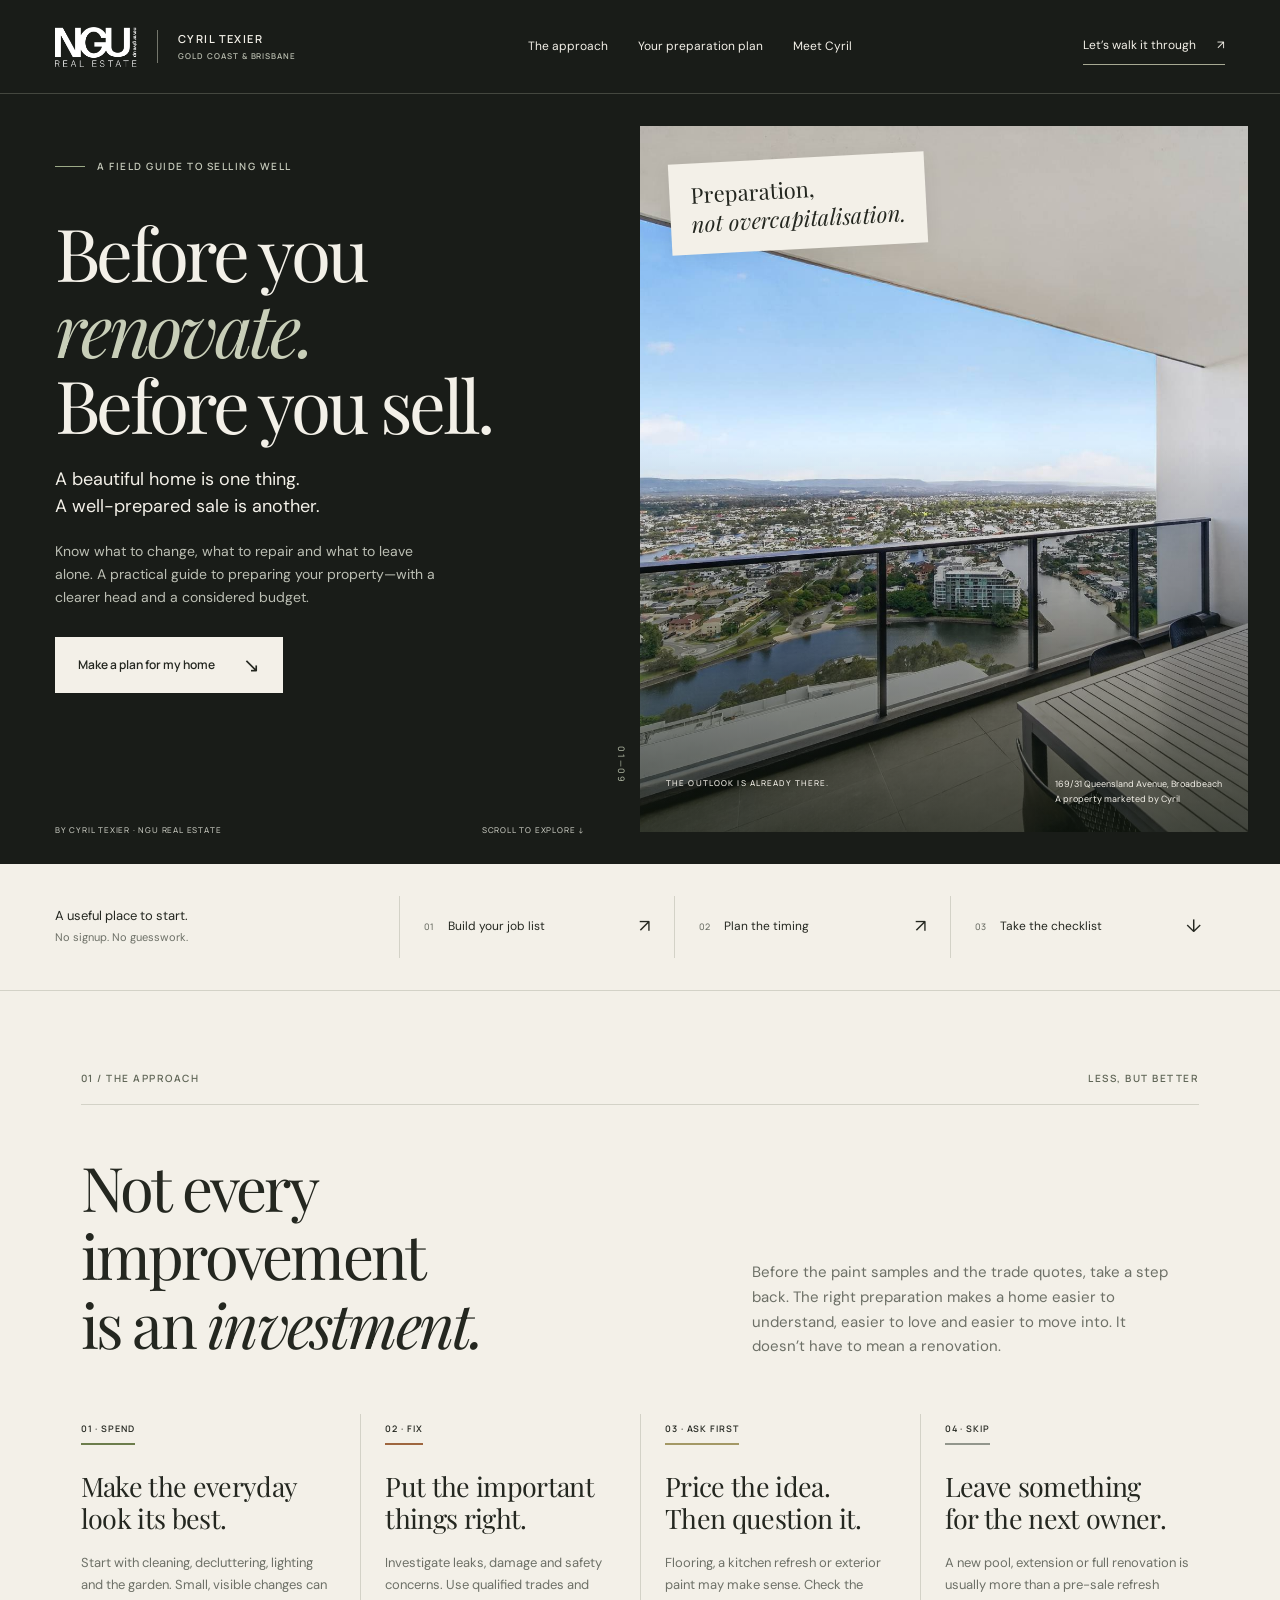
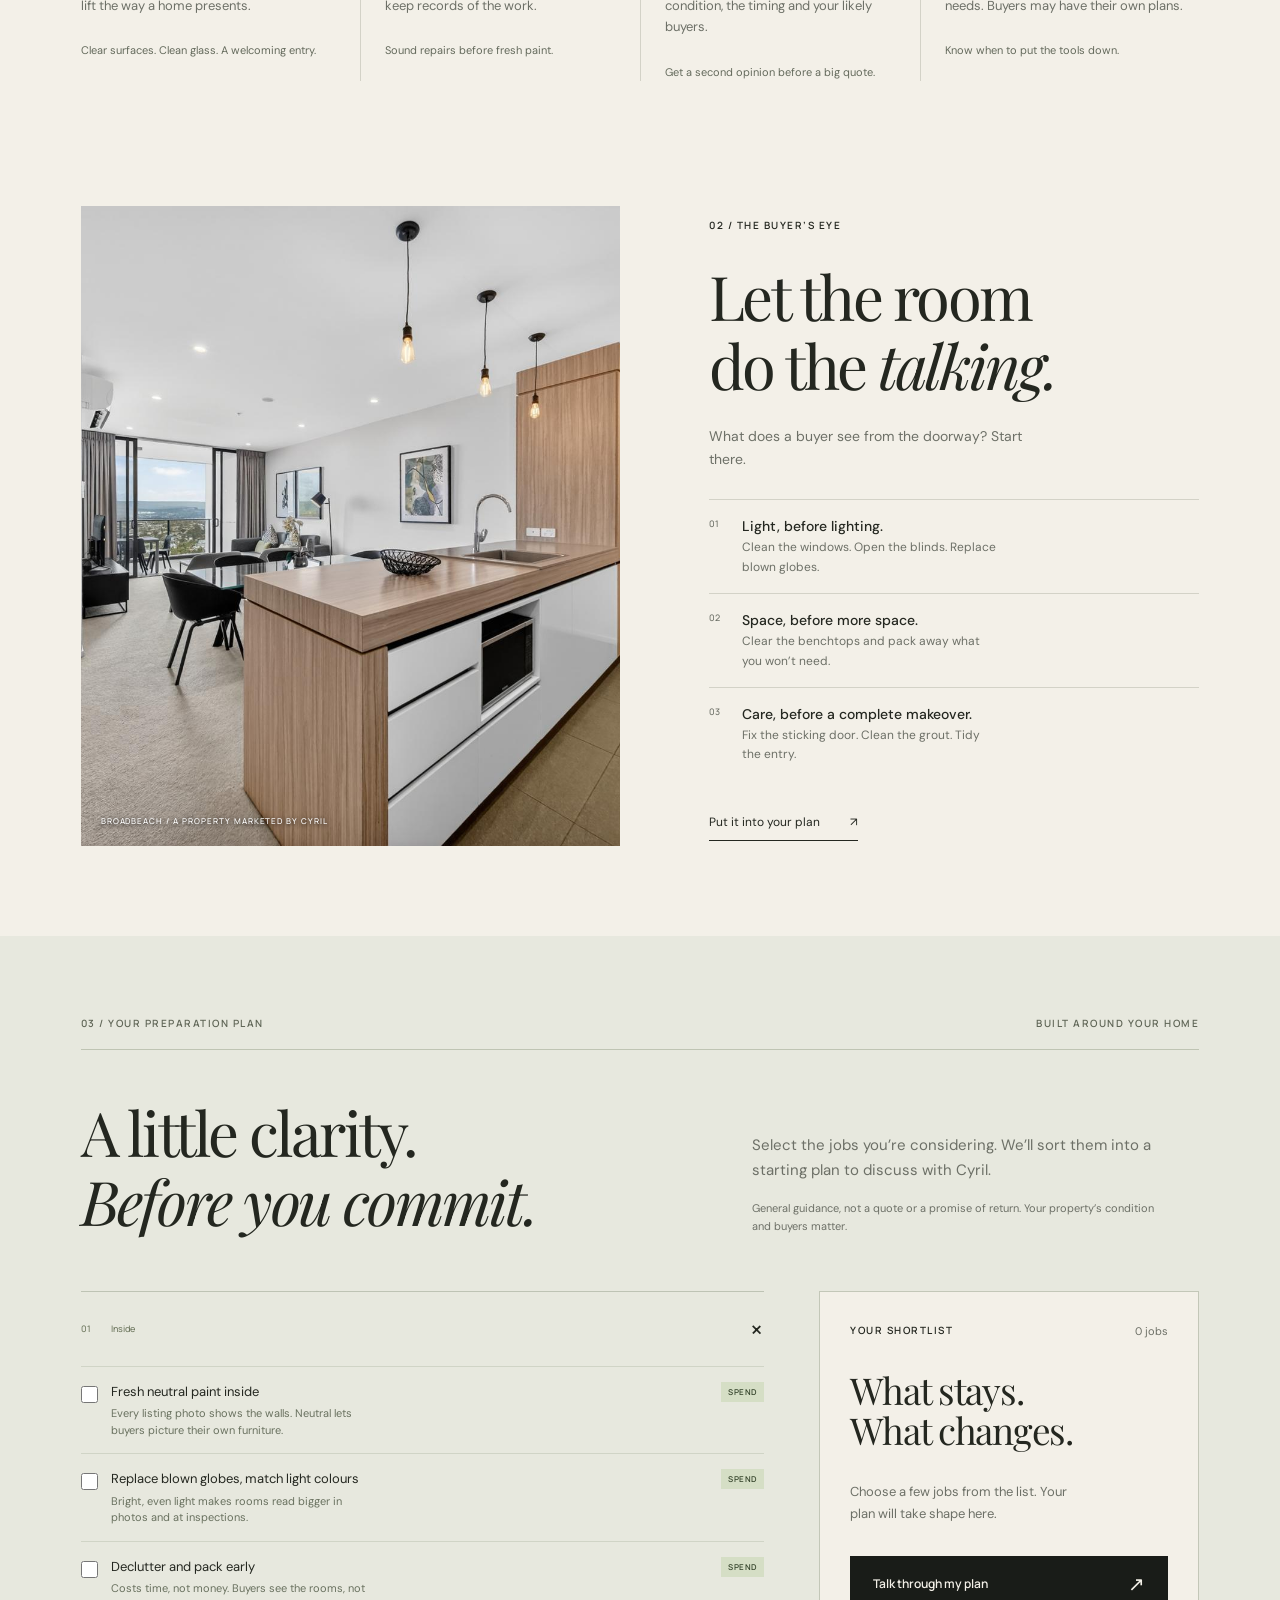
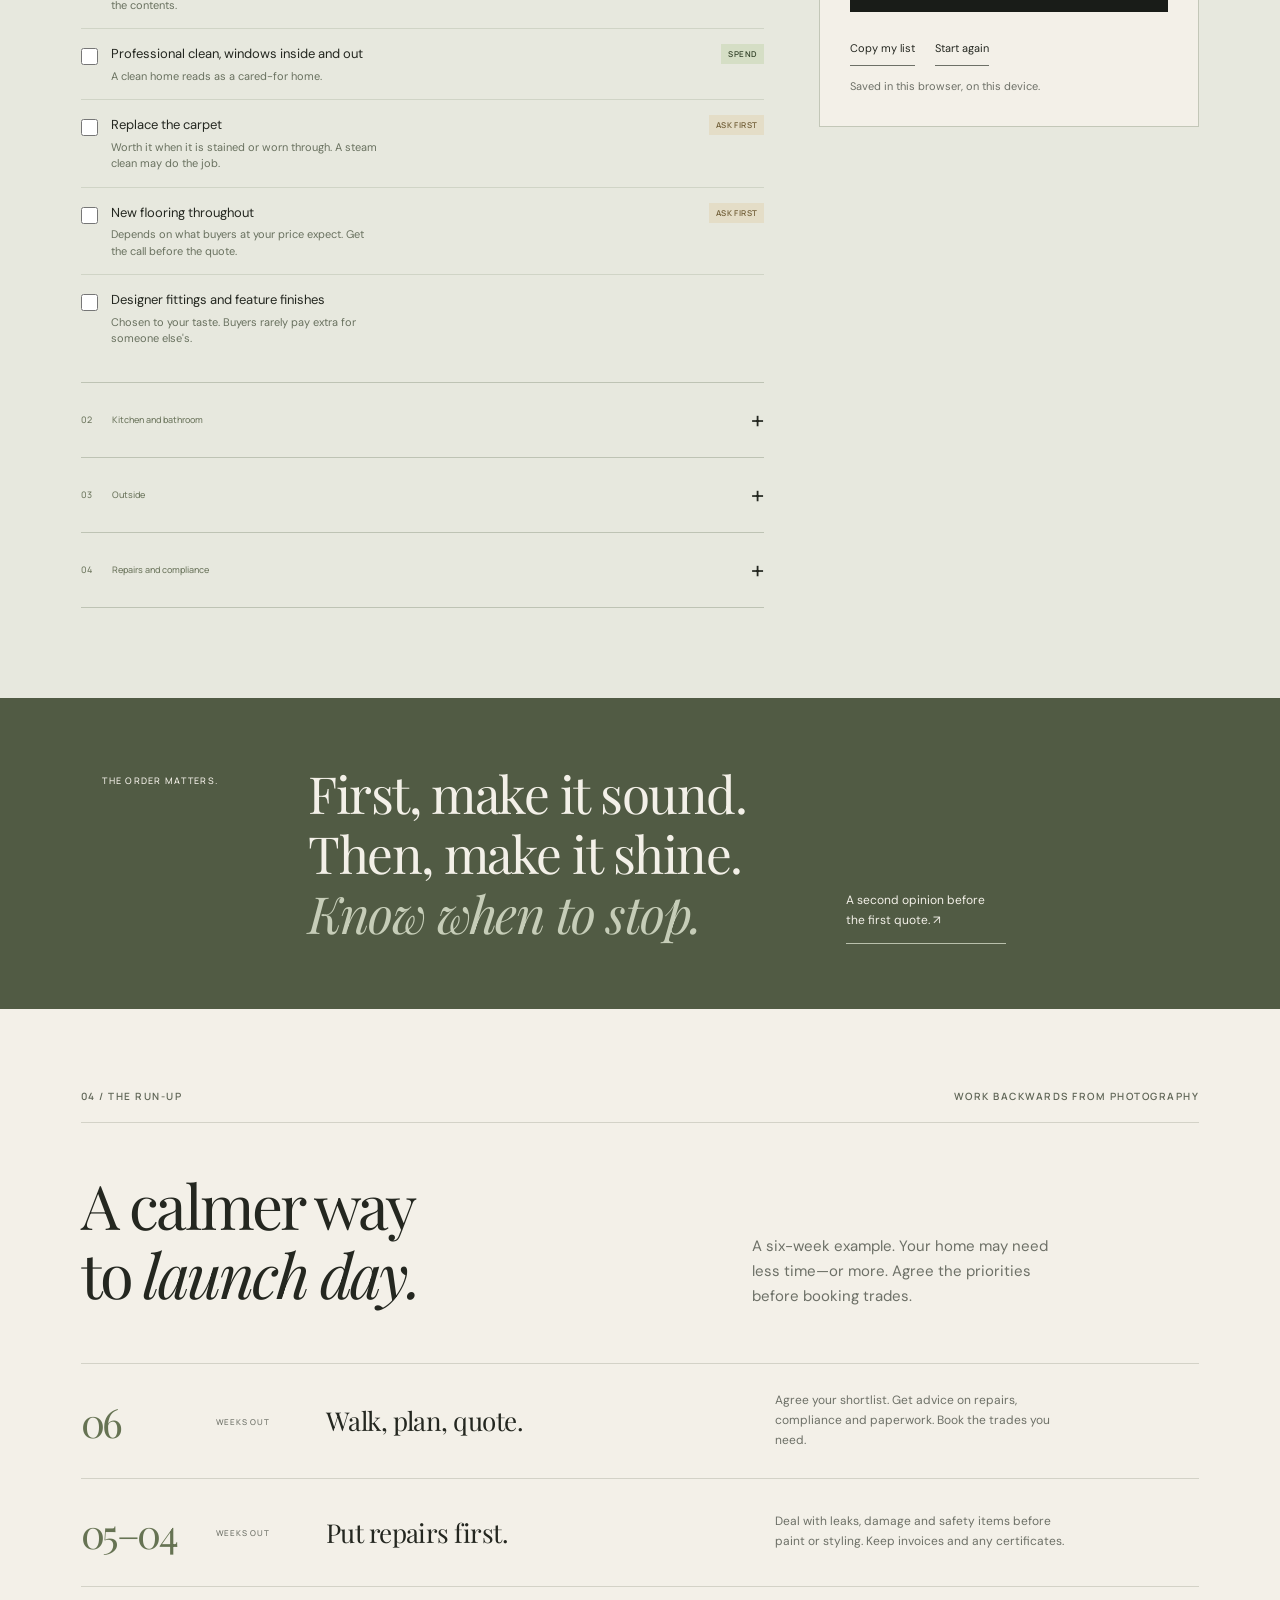
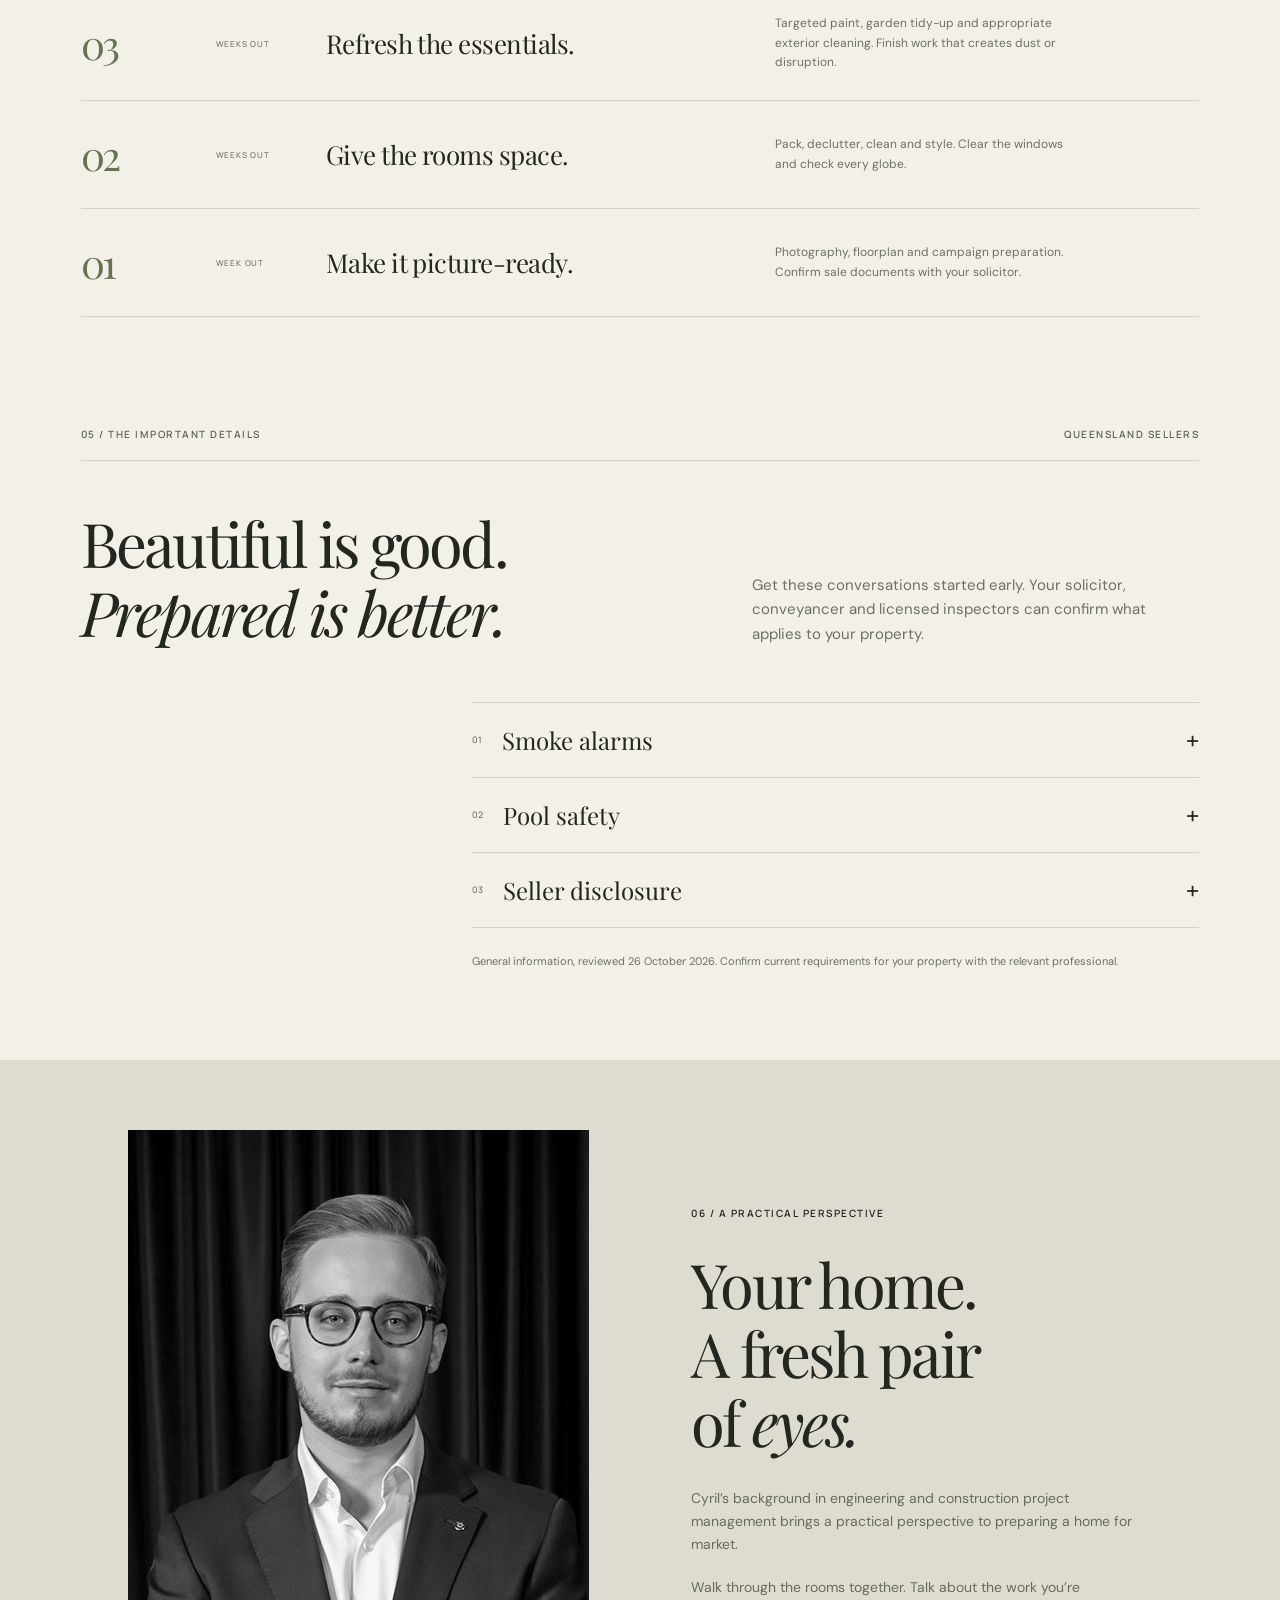
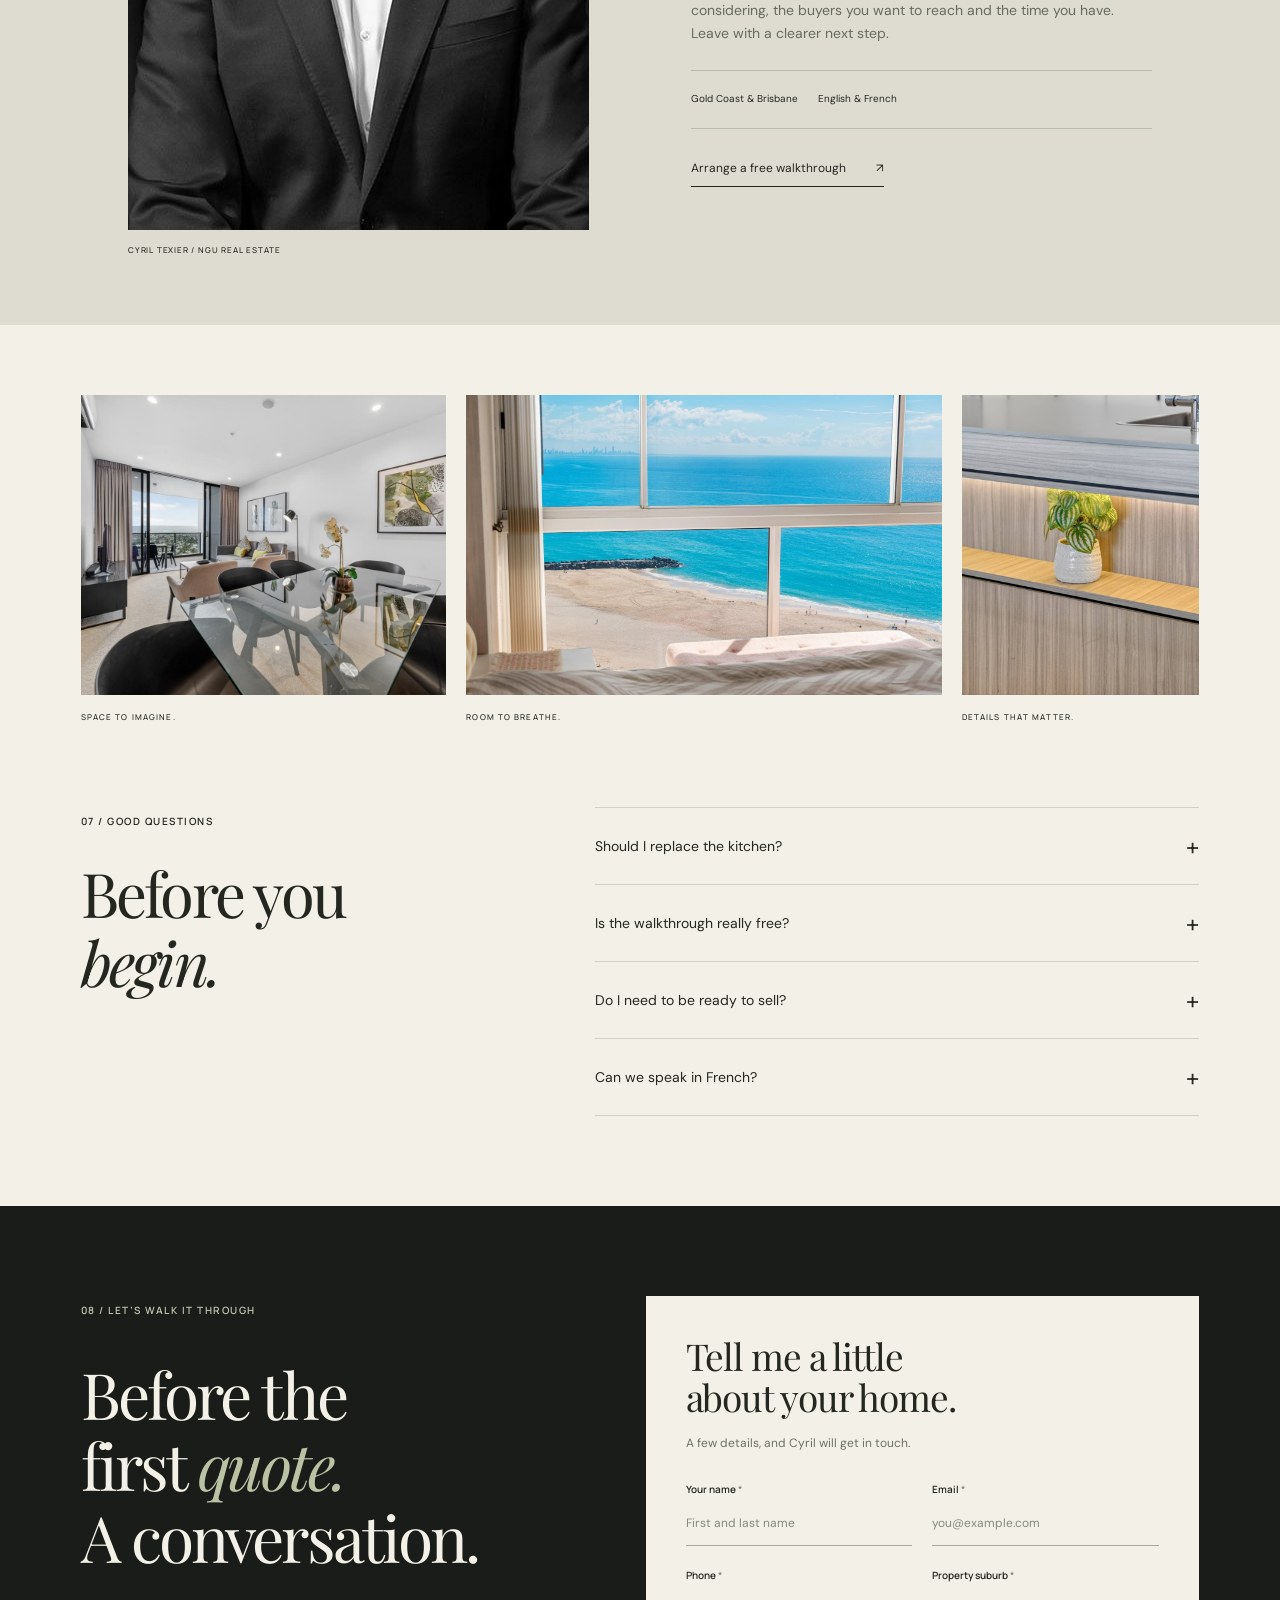
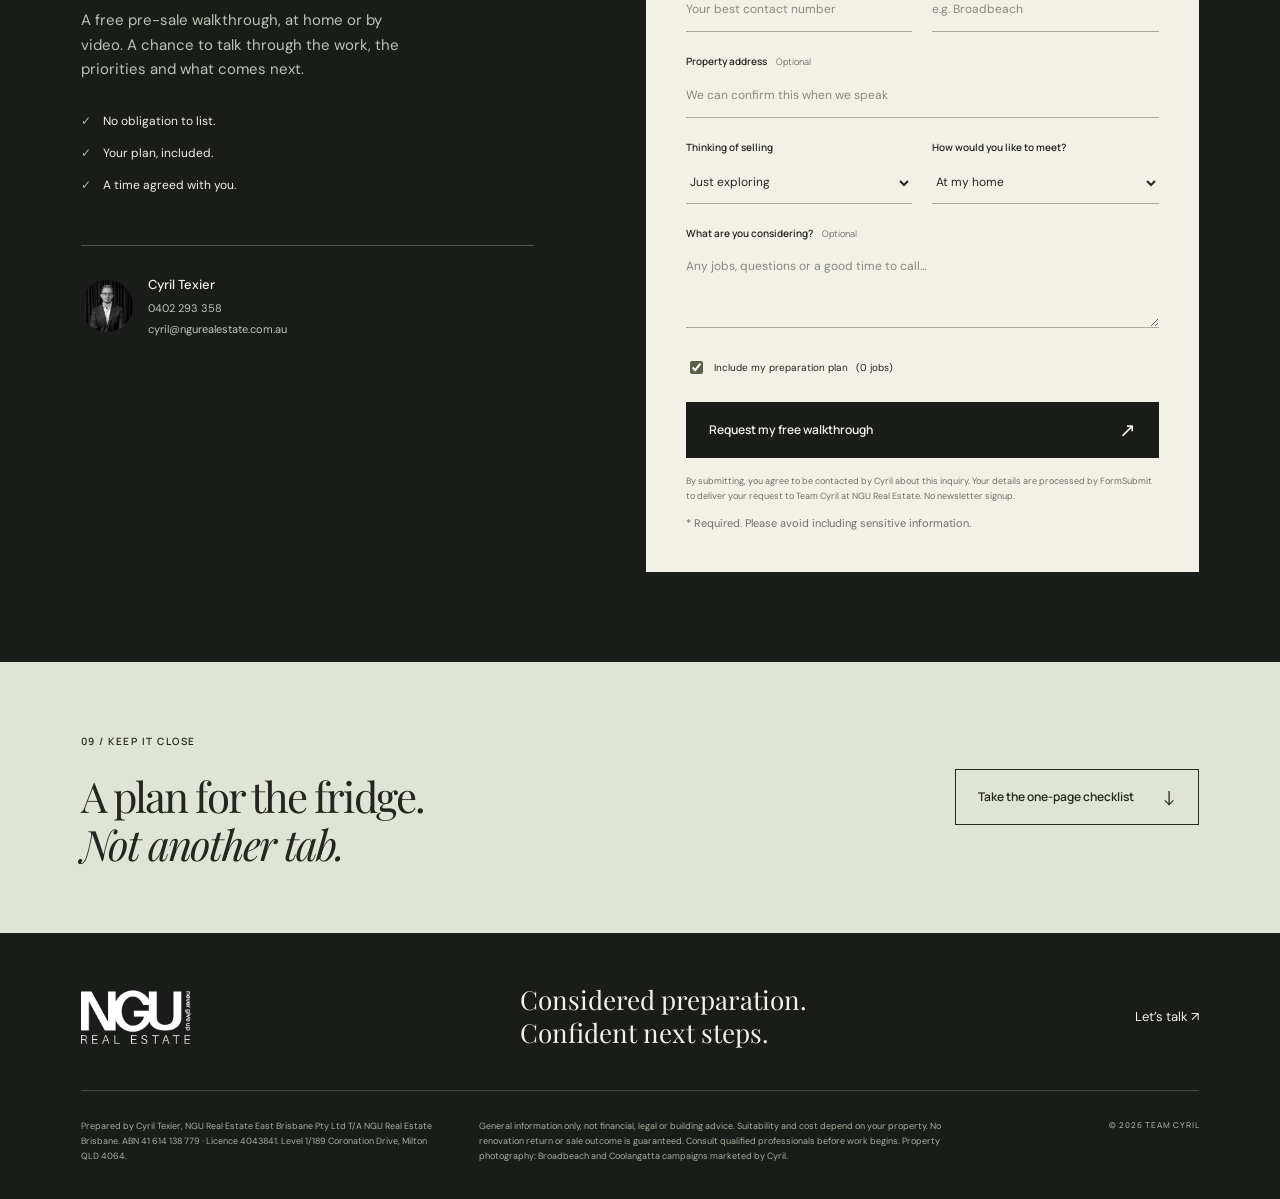
==== commit e9529de1: "Deliver inquiries to Team Cyril inbox" ====
--- a/index.html
+++ b/index.html
@@ -1,5 +1,5 @@
 <!doctype html>
-<html lang="en-AU"><head><meta charset="utf-8"><meta name="viewport" content="width=device-width,initial-scale=1"><meta name="theme-color" content="#181a17"><title>Before you renovate. Before you sell. | Cyril Texier, NGU</title><meta name="description" content="A considered approach to preparing your home for sale. Build your spend-or-skip list and request a free pre-sale walkthrough with Cyril Texier, NGU Real Estate."><meta property="og:title" content="Before you renovate. Before you sell."><meta property="og:description" content="Know what to change. Know what to leave. A practical pre-sale guide from Cyril Texier."><meta property="og:image" content="assets/hero-view.jpg"><link rel="icon" type="image/png" href="assets/ngu-logo-black.png"><link rel="preconnect" href="https://fonts.googleapis.com"><link rel="preconnect" href="https://fonts.gstatic.com" crossorigin><link href="https://fonts.googleapis.com/css2?family=DM+Sans:wght@400;500;600;700&family=Manrope:wght@400;500;600;700;800&family=Playfair+Display:ital,wght@0,400;0,500;0,600;1,400;1,500&display=swap" rel="stylesheet"><link rel="stylesheet" href="style.css"></head>
+<html lang="en-AU"><head><meta charset="utf-8"><meta name="viewport" content="width=device-width,initial-scale=1"><meta name="theme-color" content="#181a17"><title>Before you renovate. Before you sell. | Cyril Texier, NGU</title><meta name="description" content="A considered approach to preparing your home for sale. Build your spend-or-skip list and request a free pre-sale walkthrough with Cyril Texier, NGU Real Estate."><meta property="og:title" content="Before you renovate. Before you sell."><meta property="og:description" content="Know what to change. Know what to leave. A practical pre-sale guide from Cyril Texier."><meta property="og:image" content="assets/hero-view.jpg"><link rel="icon" type="image/png" href="assets/ngu-logo-white.png"><link rel="preconnect" href="https://fonts.googleapis.com"><link rel="preconnect" href="https://fonts.gstatic.com" crossorigin><link href="https://fonts.googleapis.com/css2?family=DM+Sans:wght@400;500;600;700&family=Manrope:wght@400;500;600;700;800&family=Playfair+Display:ital,wght@0,400;0,500;0,600;1,400;1,500&display=swap" rel="stylesheet"><link rel="stylesheet" href="style.css"></head>
 <body><a class="skip" href="#planner">Skip to your preparation plan</a>
 <header class="header"><a class="brand" href="#top" aria-label="NGU Team Cyril home"><img src="assets/ngu-logo-white.png" width="92" height="46" alt="NGU Real Estate"><span>CYRIL TEXIER<small>GOLD COAST &amp; BRISBANE</small></span></a><nav aria-label="Main navigation"><a href="#approach">The approach</a><a href="#planner">Your preparation plan</a><a href="#about">Meet Cyril</a></nav><a class="header-cta" href="#enquire">Let’s walk it through <span>↗</span></a></header>
 <main><section id="top" class="hero"><div class="hero-text"><div class="eyebrow"><span class="line"></span> A FIELD GUIDE TO SELLING WELL</div><h1>Before you<br><em>renovate.</em><br>Before you sell.</h1><p class="hero-lede">A beautiful home is one thing.<br>A well-prepared sale is another.</p><p class="hero-desc">Know what to change, what to repair and what to leave alone. A practical guide to preparing your property—with a clearer head and a considered budget.</p><a href="#planner" class="button cream">Make a plan for my home <span>↘</span></a><div class="hero-foot"><span>BY CYRIL TEXIER · NGU REAL ESTATE</span><a href="#approach" aria-label="Explore the guide">SCROLL TO EXPLORE ↓</a></div></div><figure class="hero-photo"><img src="assets/hero-view.jpg" alt="Light-filled Broadbeach balcony opening onto a coastal outlook" fetchpriority="high" width="2000" height="1329"><figcaption><span>THE OUTLOOK IS ALREADY THERE.</span><span>169/31 Queensland Avenue, Broadbeach<br>A property marketed by Cyril</span></figcaption><div class="image-label">Preparation,<br><em>not overcapitalisation.</em></div></figure><div class="hero-number" aria-hidden="true">01—09</div></section>
@@ -13,6 +13,6 @@
 <section id="about" class="about"><div class="about-image"><img src="assets/cyril.jpg" alt="Cyril Texier, NGU Real Estate" loading="lazy" width="700" height="700"><span>CYRIL TEXIER / NGU REAL ESTATE</span></div><div class="about-copy"><span class="eyebrow">06 / A PRACTICAL PERSPECTIVE</span><h2>Your home.<br>A fresh pair<br>of <em>eyes.</em></h2><p>Cyril’s background in engineering and construction project management brings a practical perspective to preparing a home for market.</p><p>Walk through the rooms together. Talk about the work you’re considering, the buyers you want to reach and the time you have. Leave with a clearer next step.</p><div class="about-facts"><span>Gold Coast &amp; Brisbane</span><span>English &amp; French</span></div><a href="#enquire" class="text-link">Arrange a free walkthrough <span>↗</span></a></div></section>
 <section class="gallery-strip" aria-label="Property presentation examples"><figure><img src="assets/living.jpg" alt="A considered living and dining arrangement in Broadbeach" loading="lazy"><figcaption>SPACE TO IMAGINE.</figcaption></figure><figure><img src="assets/bedroom-ocean.jpg" alt="A Coolangatta bedroom framed by an ocean outlook" loading="lazy"><figcaption>ROOM TO BREATHE.</figcaption></figure><figure><img src="assets/bb-detail.jpg" alt="Simple styling in an illuminated joinery niche" loading="lazy"><figcaption>DETAILS THAT MATTER.</figcaption></figure></section>
 <section class="section faq"><div><span class="eyebrow">07 / GOOD QUESTIONS</span><h2>Before you<br><em>begin.</em></h2></div><div><details><summary>Should I replace the kitchen? <b>+</b></summary><p>Start with its condition and what buyers at your price point expect. Cleaning or a targeted refresh may be enough. Compare the cost and timing of a full replacement with a simpler option before committing.</p></details><details><summary>Is the walkthrough really free? <b>+</b></summary><p>Yes, with no obligation to list. Request a visit at home or a video call. Cyril will contact you to agree a time.</p></details><details><summary>Do I need to be ready to sell? <b>+</b></summary><p>No. Planning early can help you avoid doing the same work twice. Let Cyril know your approximate timing in the form.</p></details><details><summary>Can we speak in French? <b>+</b></summary><p>Bien sûr. La visite et les échanges peuvent se faire en français. Indiquez simplement votre préférence dans votre message.</p></details></div></section>
-<section id="enquire" class="enquiry"><div class="enquiry-copy"><span class="eyebrow">08 / LET’S WALK IT THROUGH</span><h2>Before the<br>first <em>quote.</em><br>A conversation.</h2><p>A free pre-sale walkthrough, at home or by video. A chance to talk through the work, the priorities and what comes next.</p><div class="enquiry-promise"><span>No obligation to list.</span><span>Your plan, included.</span><span>A time agreed with you.</span></div><div class="direct-contact"><img src="assets/cyril.jpg" alt="" width="56" height="56"><div><b>Cyril Texier</b><a href="tel:0402293358">0402 293 358</a><a href="mailto:cyril@ngurealestate.com.au">cyril@ngurealestate.com.au</a></div></div></div><div class="form-panel"><form id="inquiryForm" action="https://formsubmit.co/cyril@ngurealestate.com.au" method="POST"><h3>Tell me a little<br>about your home.</h3><p class="form-intro">A few details, and Cyril will get in touch.</p><input type="hidden" name="_subject" value="New pre-sale walkthrough inquiry"><input type="hidden" name="_template" value="table"><input type="hidden" name="_next" id="returnUrl"><input type="hidden" name="Preparation plan" id="planField"><div class="hp" aria-hidden="true"><label for="website">Leave this field empty</label><input type="text" id="website" name="_honey" tabindex="-1" autocomplete="off"></div><div class="form-row"><div class="field"><label for="name">Your name <span>*</span></label><input id="name" name="name" autocomplete="name" maxlength="100" required placeholder="First and last name"></div><div class="field"><label for="email">Email <span>*</span></label><input id="email" name="email" type="email" autocomplete="email" maxlength="254" required placeholder="you@example.com"></div></div><div class="form-row"><div class="field"><label for="phone">Phone <span>*</span></label><input id="phone" name="phone" type="tel" autocomplete="tel" maxlength="30" required placeholder="Your best contact number"></div><div class="field"><label for="suburb">Property suburb <span>*</span></label><input id="suburb" name="suburb" autocomplete="address-level2" maxlength="100" required placeholder="e.g. Broadbeach"></div></div><div class="field"><label for="address">Property address <span class="optional">Optional</span></label><input id="address" name="Property address" autocomplete="street-address" maxlength="240" placeholder="We can confirm this when we speak"></div><div class="form-row"><div class="field"><label for="timing">Thinking of selling</label><select name="Selling timeframe" id="timing"><option value="Just exploring">Just exploring</option><option>Within 3 months</option><option>3–6 months</option><option>6–12 months</option><option>More than 12 months</option></select></div><div class="field"><label for="meeting">How would you like to meet?</label><select name="Meeting preference" id="meeting"><option>At my home</option><option>Video call</option><option>A phone call first</option></select></div></div><div class="field"><label for="message">What are you considering? <span class="optional">Optional</span></label><textarea name="message" id="message" rows="3" maxlength="4000" placeholder="Any jobs, questions or a good time to call…"></textarea></div><label class="attach"><input type="checkbox" id="attachPlan" checked> Include my preparation plan <span id="attachedCount">(0 jobs)</span></label><p id="formError" class="form-error" role="alert" hidden></p><button type="submit" class="button dark" id="submitButton">Request my free walkthrough <span>↗</span></button><p class="privacy">By submitting, you agree to be contacted by Cyril about this inquiry. Your details are processed by FormSubmit to deliver your request to Cyril at NGU Real Estate. No newsletter signup.</p><p class="small">* Required. Please avoid including sensitive information.</p></form><div id="success" class="success" hidden tabindex="-1"><span class="eyebrow">REQUEST SUBMITTED</span><h3>A good place<br>to <em>start.</em></h3><p>Your request has been accepted by our email service for delivery to Cyril. He’ll contact you to arrange a time.</p><p>A walkthrough time is confirmed directly with you. If you need to reach Cyril sooner, call <a href="tel:0402293358">0402 293 358</a>.</p><a class="text-link" href="#planner">Back to my plan ↗</a></div></div></section>
+<section id="enquire" class="enquiry"><div class="enquiry-copy"><span class="eyebrow">08 / LET’S WALK IT THROUGH</span><h2>Before the<br>first <em>quote.</em><br>A conversation.</h2><p>A free pre-sale walkthrough, at home or by video. A chance to talk through the work, the priorities and what comes next.</p><div class="enquiry-promise"><span>No obligation to list.</span><span>Your plan, included.</span><span>A time agreed with you.</span></div><div class="direct-contact"><img src="assets/cyril.jpg" alt="" width="56" height="56"><div><b>Cyril Texier</b><a href="tel:0402293358">0402 293 358</a><a href="mailto:cyril@ngurealestate.com.au">cyril@ngurealestate.com.au</a></div></div></div><div class="form-panel"><form id="inquiryForm" action="https://formsubmit.co/teamcyril@ngurealestate.com.au" method="POST"><h3>Tell me a little<br>about your home.</h3><p class="form-intro">A few details, and Cyril will get in touch.</p><input type="hidden" name="_subject" value="New pre-sale walkthrough inquiry"><input type="hidden" name="_template" value="table"><input type="hidden" name="_next" id="returnUrl"><input type="hidden" name="Preparation plan" id="planField"><div class="hp" aria-hidden="true"><label for="website">Leave this field empty</label><input type="text" id="website" name="_honey" tabindex="-1" autocomplete="off"></div><div class="form-row"><div class="field"><label for="name">Your name <span>*</span></label><input id="name" name="name" autocomplete="name" maxlength="100" required placeholder="First and last name"></div><div class="field"><label for="email">Email <span>*</span></label><input id="email" name="email" type="email" autocomplete="email" maxlength="254" required placeholder="you@example.com"></div></div><div class="form-row"><div class="field"><label for="phone">Phone <span>*</span></label><input id="phone" name="phone" type="tel" autocomplete="tel" maxlength="30" required placeholder="Your best contact number"></div><div class="field"><label for="suburb">Property suburb <span>*</span></label><input id="suburb" name="suburb" autocomplete="address-level2" maxlength="100" required placeholder="e.g. Broadbeach"></div></div><div class="field"><label for="address">Property address <span class="optional">Optional</span></label><input id="address" name="Property address" autocomplete="street-address" maxlength="240" placeholder="We can confirm this when we speak"></div><div class="form-row"><div class="field"><label for="timing">Thinking of selling</label><select name="Selling timeframe" id="timing"><option value="Just exploring">Just exploring</option><option>Within 3 months</option><option>3–6 months</option><option>6–12 months</option><option>More than 12 months</option></select></div><div class="field"><label for="meeting">How would you like to meet?</label><select name="Meeting preference" id="meeting"><option>At my home</option><option>Video call</option><option>A phone call first</option></select></div></div><div class="field"><label for="message">What are you considering? <span class="optional">Optional</span></label><textarea name="message" id="message" rows="3" maxlength="4000" placeholder="Any jobs, questions or a good time to call…"></textarea></div><label class="attach"><input type="checkbox" id="attachPlan" checked> Include my preparation plan <span id="attachedCount">(0 jobs)</span></label><p id="formError" class="form-error" role="alert" hidden></p><button type="submit" class="button dark" id="submitButton">Request my free walkthrough <span>↗</span></button><p class="privacy">By submitting, you agree to be contacted by Cyril about this inquiry. Your details are processed by FormSubmit to deliver your request to Team Cyril at NGU Real Estate. No newsletter signup.</p><p class="small">* Required. Please avoid including sensitive information.</p></form><div id="success" class="success" hidden tabindex="-1"><span class="eyebrow">REQUEST SUBMITTED</span><h3>A good place<br>to <em>start.</em></h3><p>Your request has been accepted by our email service for delivery to Cyril. He’ll contact you to arrange a time.</p><p>A walkthrough time is confirmed directly with you. If you need to reach Cyril sooner, call <a href="tel:0402293358">0402 293 358</a>.</p><a class="text-link" href="#planner">Back to my plan ↗</a></div></div></section>
 <section class="download"><div><span class="eyebrow">09 / KEEP IT CLOSE</span><h2>A plan for the fridge.<br><em>Not another tab.</em></h2></div><a class="button outline" href="Renovate-Before-You-Sell-Checklist.pdf" target="_blank" rel="noopener">Take the one-page checklist <span>↓</span></a></section></main>
 <footer><div class="footer-top"><a href="#top"><img src="assets/ngu-logo-white.png" width="110" height="55" alt="NGU Real Estate"></a><p>Considered preparation.<br>Confident next steps.</p><a href="mailto:cyril@ngurealestate.com.au">Let’s talk ↗</a></div><div class="footer-bottom"><p>Prepared by Cyril Texier, NGU Real Estate East Brisbane Pty Ltd T/A NGU Real Estate Brisbane. ABN 41 614 138 779 · Licence 4043841. Level 1/189 Coronation Drive, Milton QLD 4064.</p><p>General information only, not financial, legal or building advice. Suitability and cost depend on your property. No renovation return or sale outcome is guaranteed. Consult qualified professionals before work begins. Property photography: Broadbeach and Coolangatta campaigns marketed by Cyril.</p><span>© 2026 TEAM CYRIL</span></div></footer><div class="mobile-cta" id="mobileCta"><a href="#planner">Your plan <span id="mobileCount">0</span></a><a href="#enquire">Free walkthrough ↗</a></div><script src="app.js" defer></script></body></html>
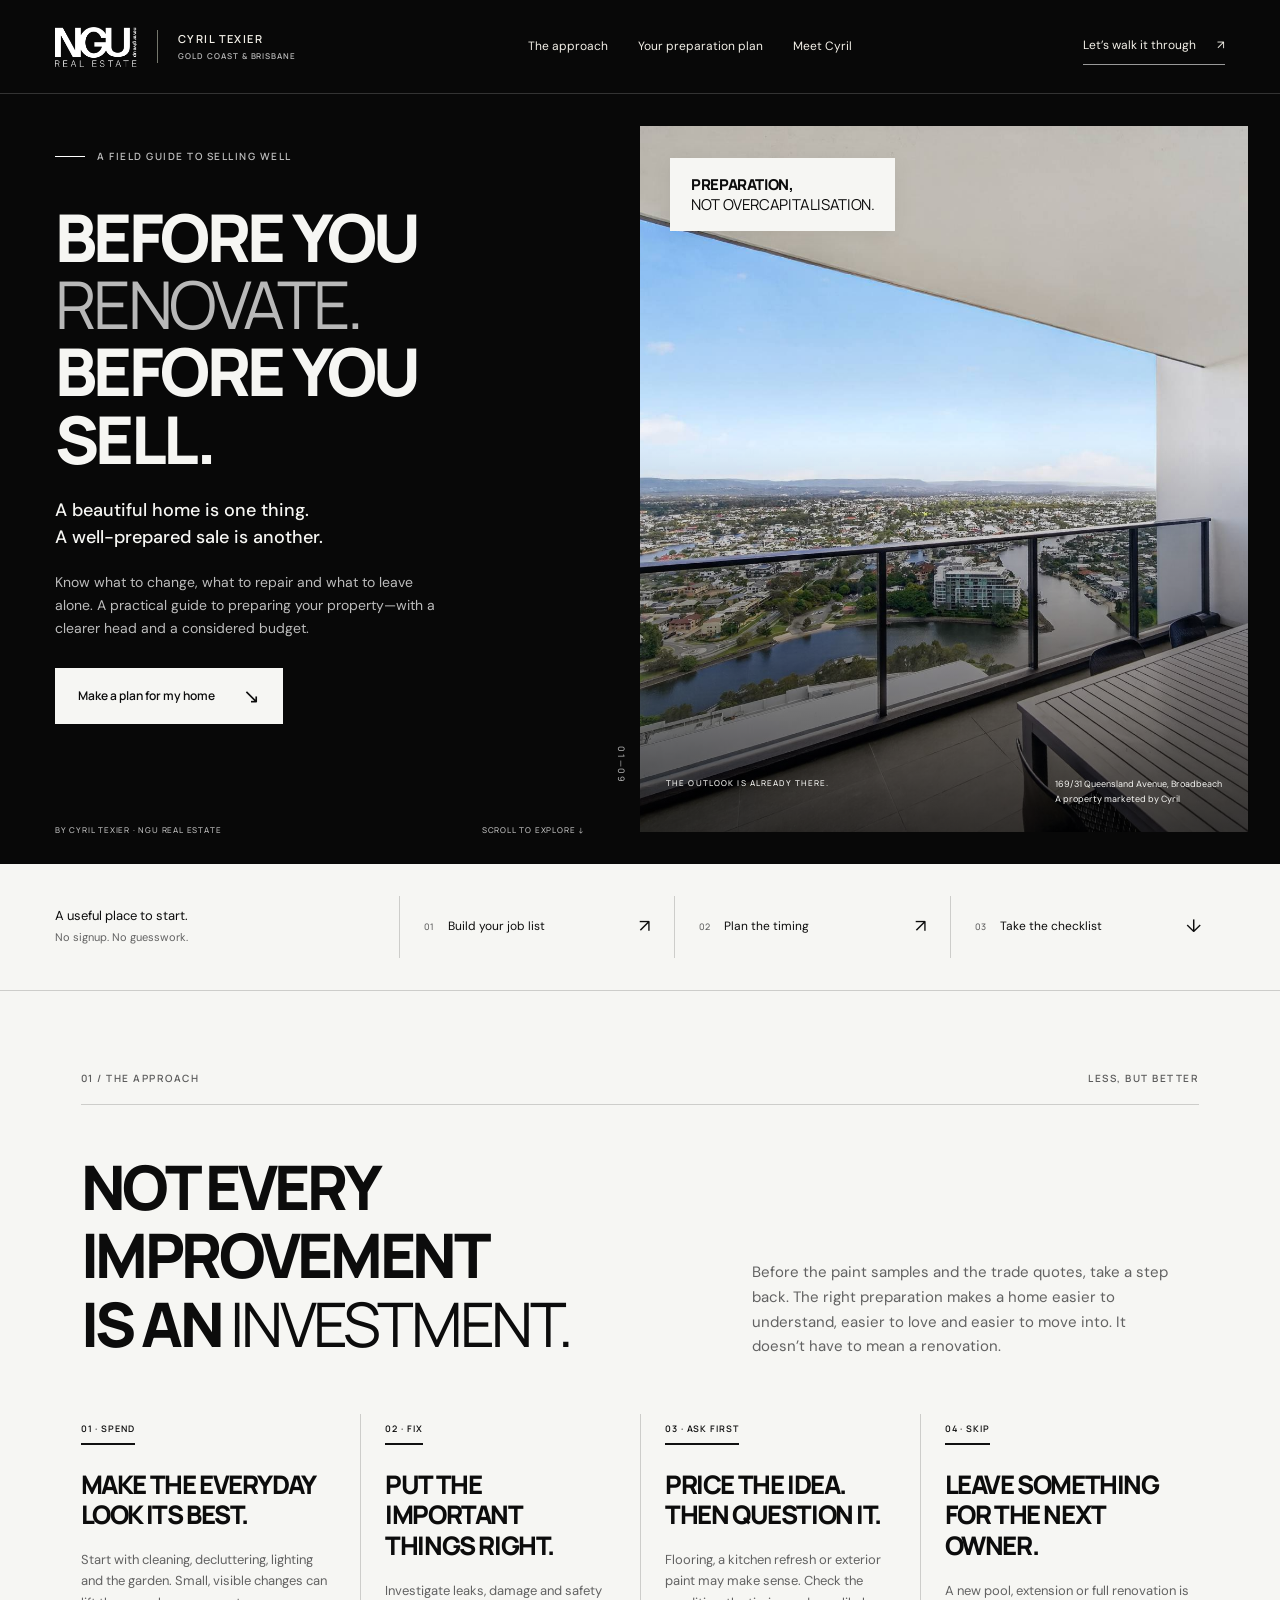
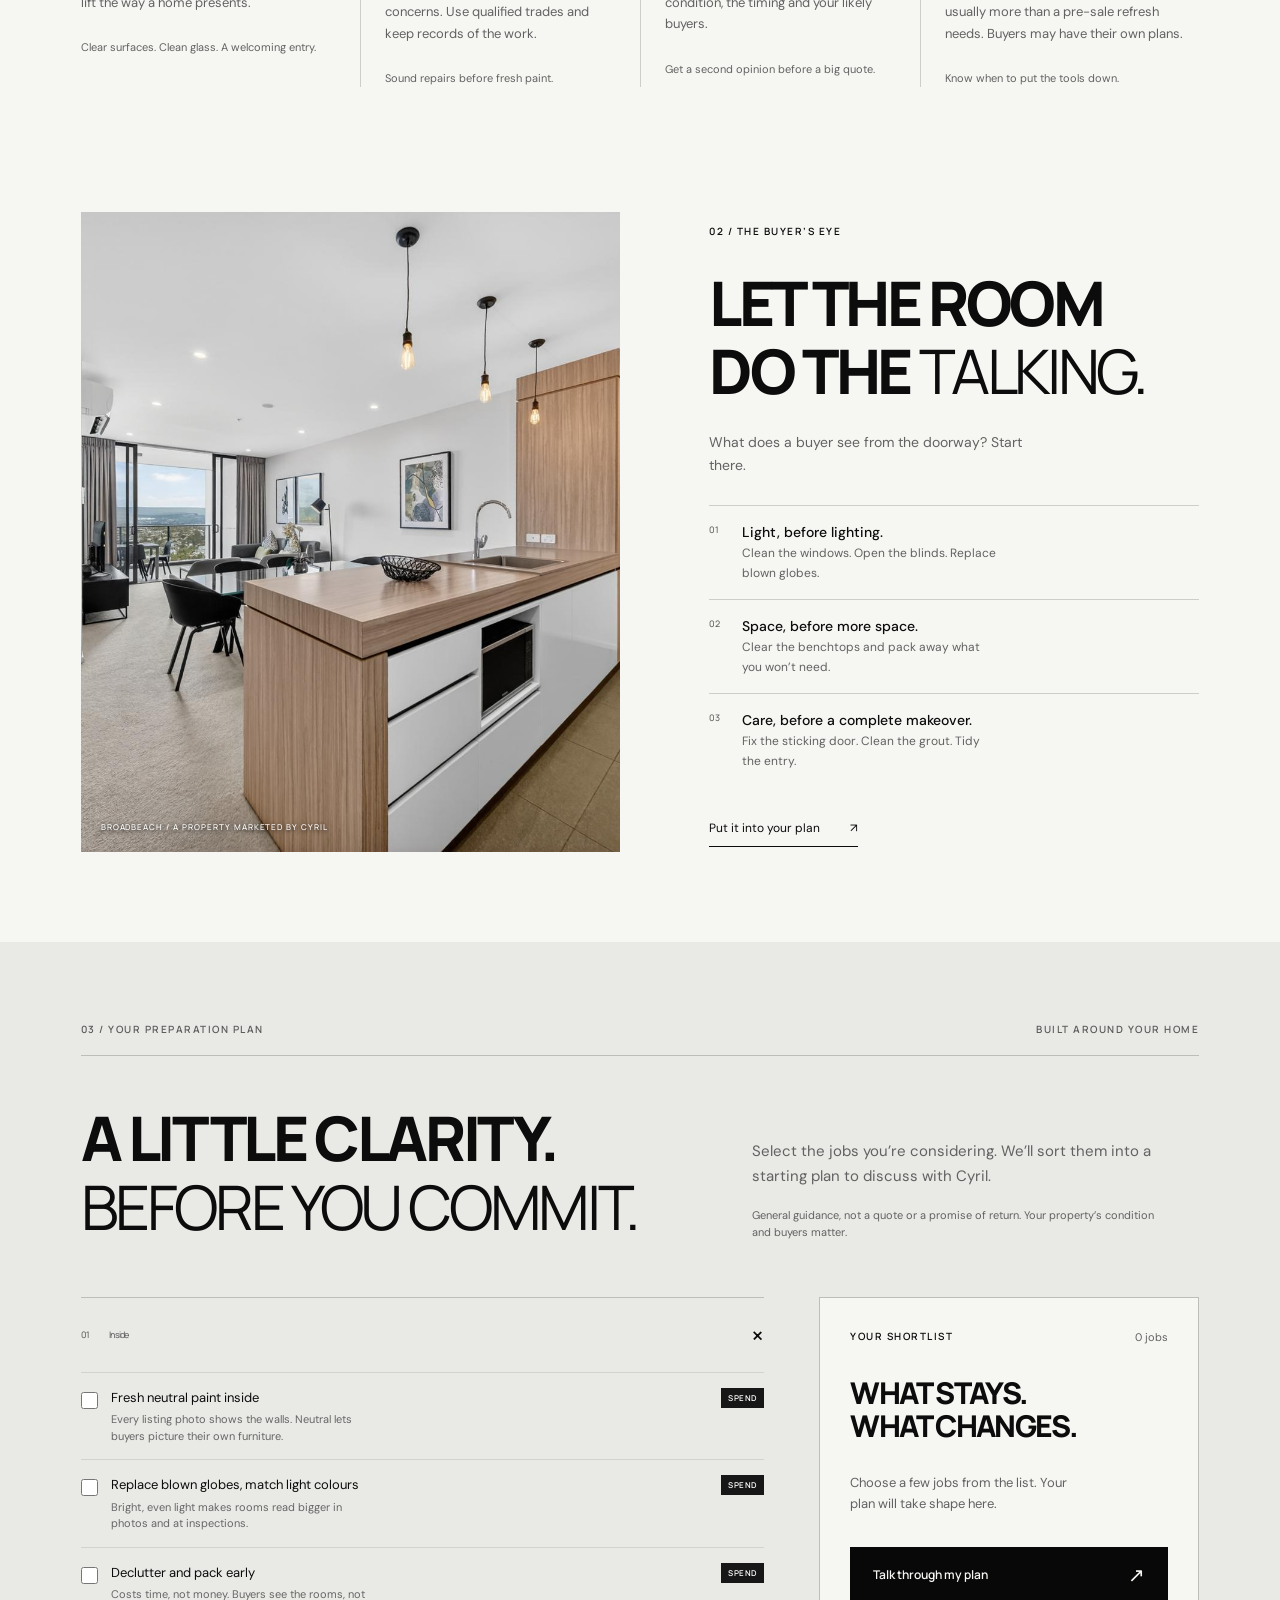
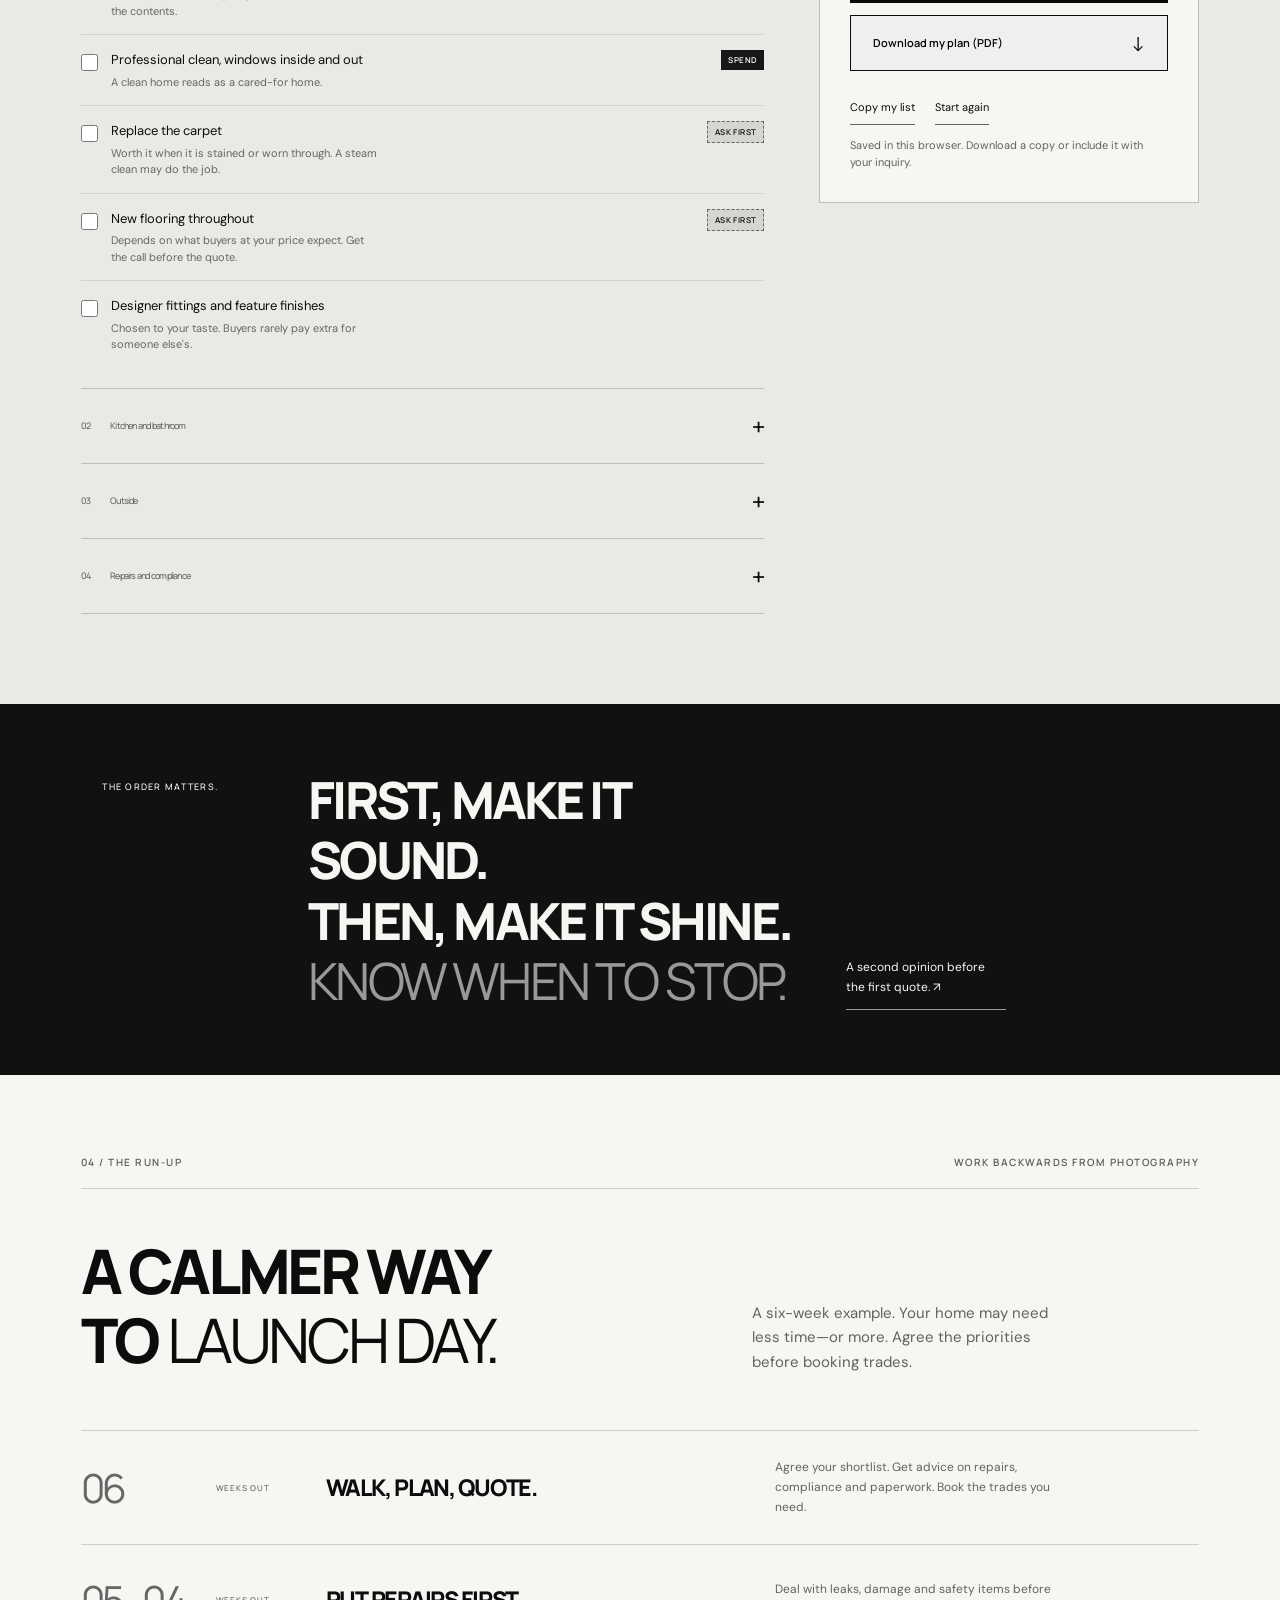
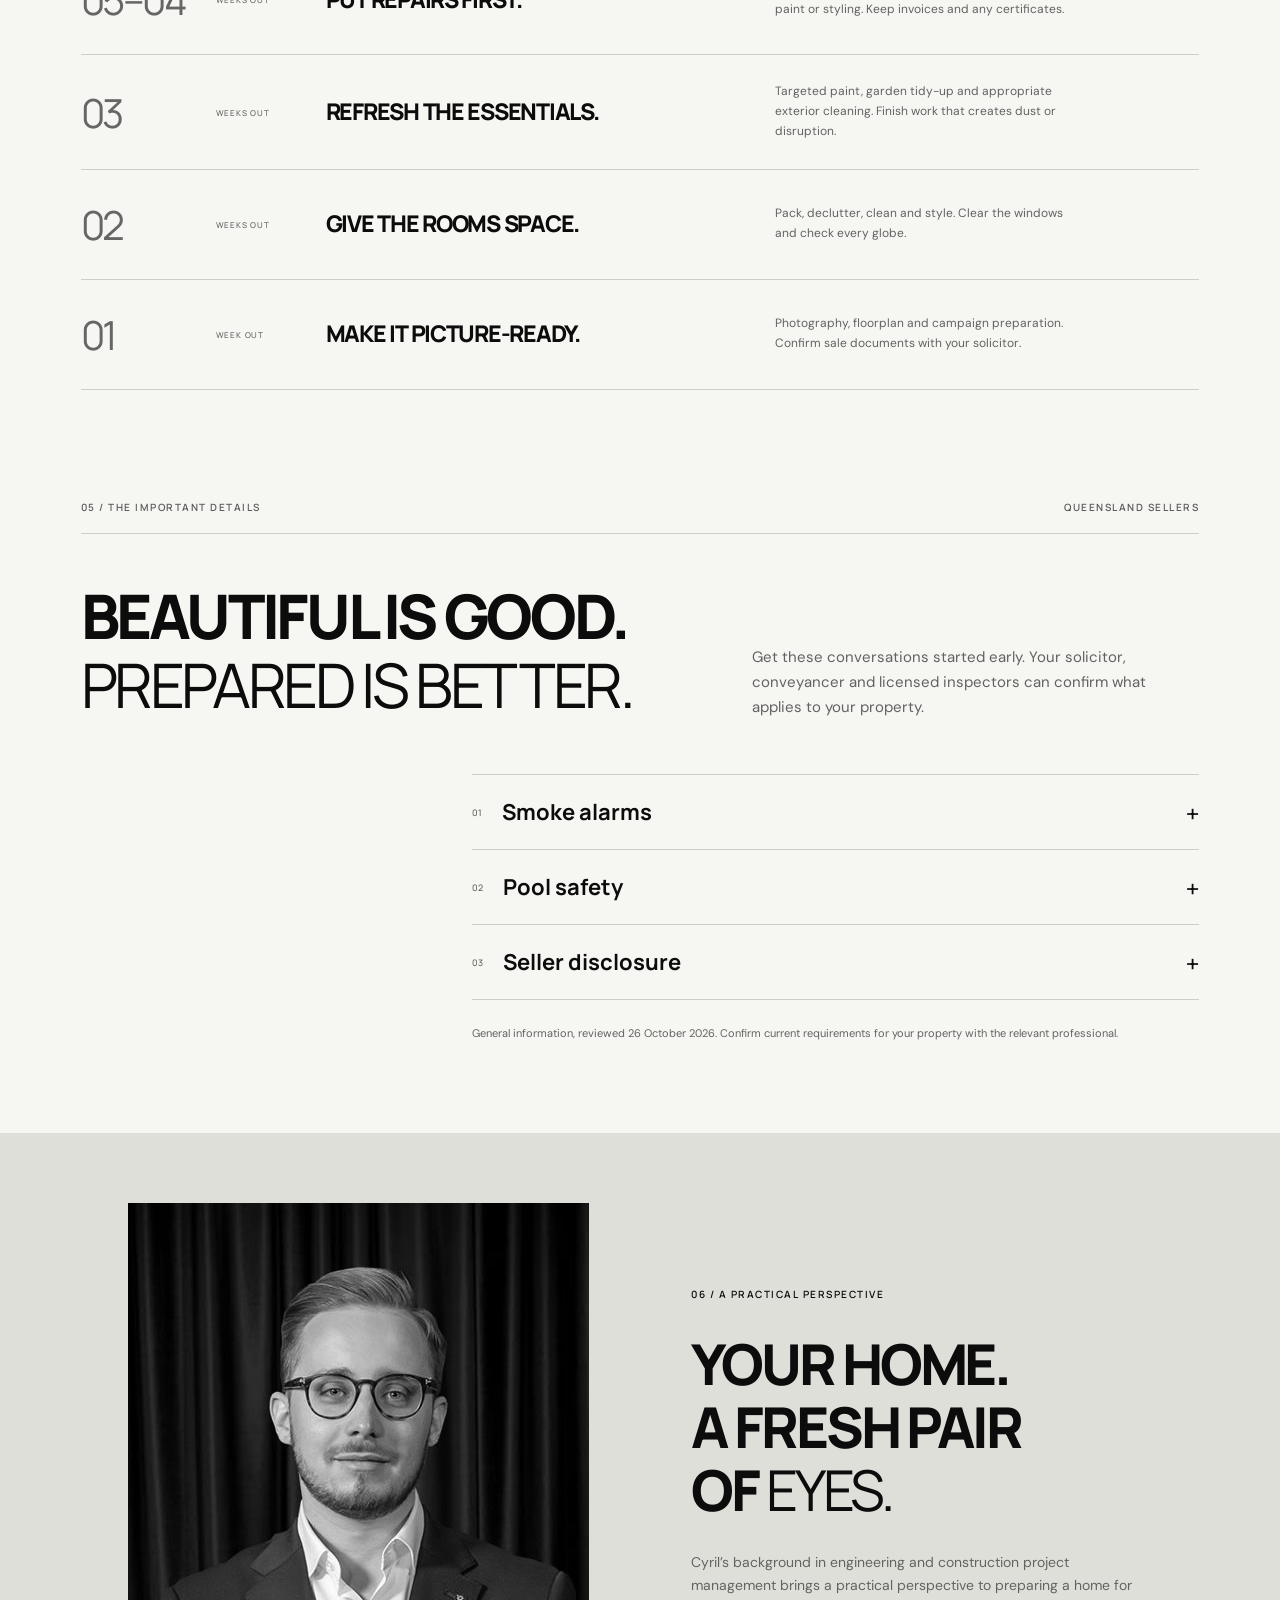
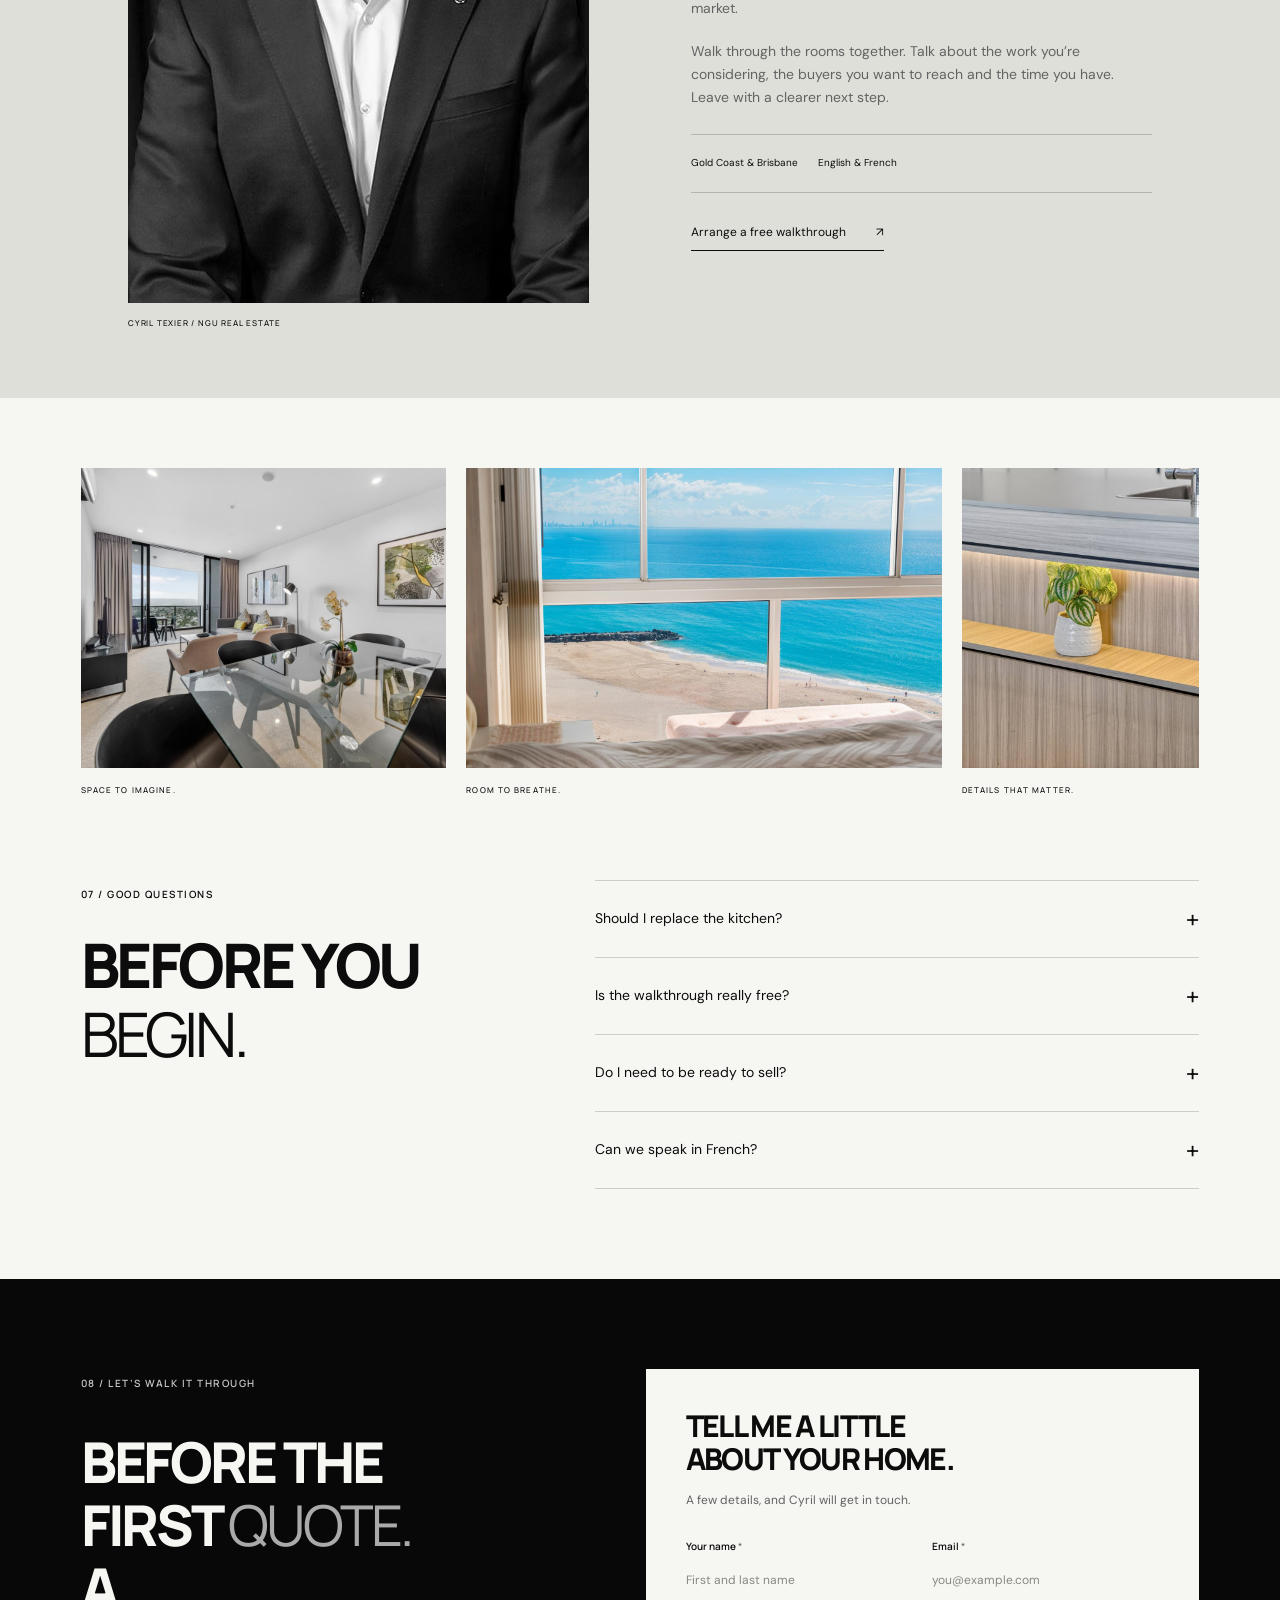
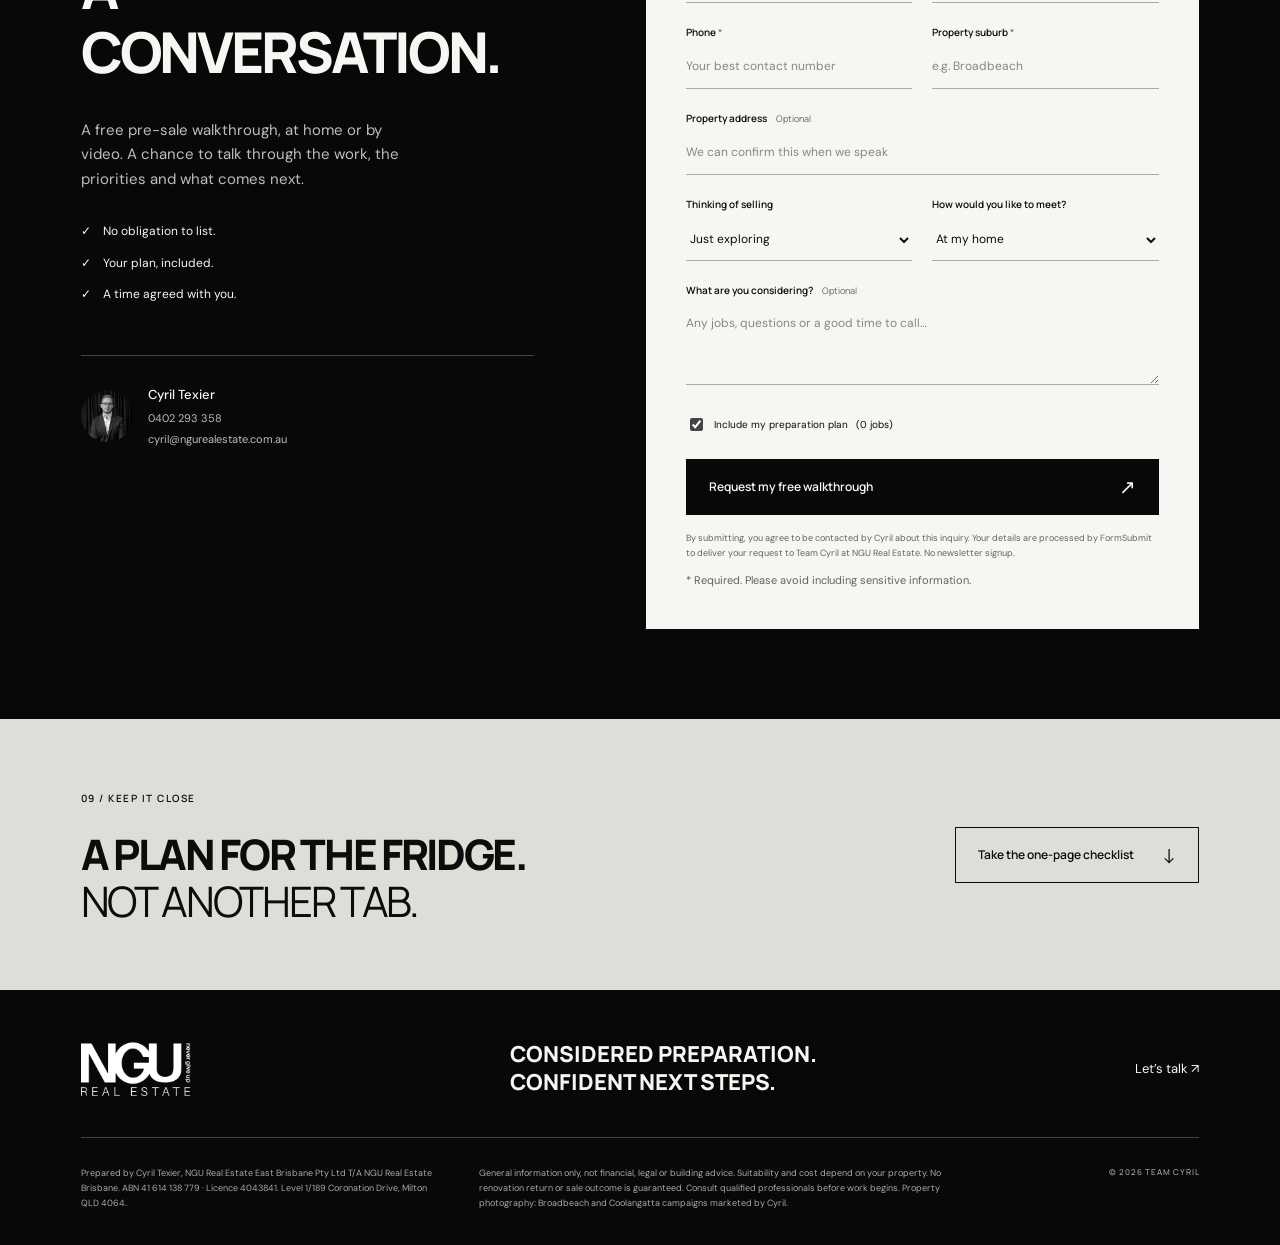
==== commit 94852da2: "Add downloadable personal preparation checklist PDF" ====
--- a/index.html
+++ b/index.html
@@ -6,7 +6,7 @@
 <div class="intro-strip"><p>A useful place to start.<br><span>No signup. No guesswork.</span></p><a href="#planner"><span>01</span> Build your job list <b>↗</b></a><a href="#timeline"><span>02</span> Plan the timing <b>↗</b></a><a href="Renovate-Before-You-Sell-Checklist.pdf" target="_blank" rel="noopener"><span>03</span> Take the checklist <b>↓</b></a></div>
 <section id="approach" class="section approach"><div class="section-label"><span>01 / THE APPROACH</span><span>LESS, BUT BETTER</span></div><div class="approach-head"><h2>Not every improvement<br>is an <em>investment.</em></h2><p>Before the paint samples and the trade quotes, take a step back. The right preparation makes a home easier to understand, easier to love and easier to move into. It doesn’t have to mean a renovation.</p></div><div class="principles"><article><span class="verdict-label spend">01 · SPEND</span><h3>Make the everyday<br>look its best.</h3><p>Start with cleaning, decluttering, lighting and the garden. Small, visible changes can lift the way a home presents.</p><span class="example">Clear surfaces. Clean glass. A welcoming entry.</span></article><article><span class="verdict-label fix">02 · FIX</span><h3>Put the important<br>things right.</h3><p>Investigate leaks, damage and safety concerns. Use qualified trades and keep records of the work.</p><span class="example">Sound repairs before fresh paint.</span></article><article><span class="verdict-label ask">03 · ASK FIRST</span><h3>Price the idea.<br>Then question it.</h3><p>Flooring, a kitchen refresh or exterior paint may make sense. Check the condition, the timing and your likely buyers.</p><span class="example">Get a second opinion before a big quote.</span></article><article><span class="verdict-label skip-v">04 · SKIP</span><h3>Leave something<br>for the next owner.</h3><p>A new pool, extension or full renovation is usually more than a pre-sale refresh needs. Buyers may have their own plans.</p><span class="example">Know when to put the tools down.</span></article></div></section>
 <section class="photo-essay"><figure><img src="assets/open-plan.jpg" alt="An open-plan Broadbeach living room with clear surfaces, natural light and an open outlook" loading="lazy" width="1600" height="1066"><figcaption>BROADBEACH / A PROPERTY MARKETED BY CYRIL</figcaption></figure><div><span class="eyebrow">02 / THE BUYER’S EYE</span><h2>Let the room<br>do the <em>talking.</em></h2><p>What does a buyer see from the doorway? Start there.</p><ol><li><b>Light, before lighting.</b><span>Clean the windows. Open the blinds. Replace blown globes.</span></li><li><b>Space, before more space.</b><span>Clear the benchtops and pack away what you won’t need.</span></li><li><b>Care, before a complete makeover.</b><span>Fix the sticking door. Clean the grout. Tidy the entry.</span></li></ol><a href="#planner" class="text-link">Put it into your plan <span>↗</span></a></div></section>
-<section id="planner" class="section planner"><div class="section-label"><span>03 / YOUR PREPARATION PLAN</span><span>BUILT AROUND YOUR HOME</span></div><div class="planner-head"><h2>A little clarity.<br><em>Before you commit.</em></h2><div><p>Select the jobs you’re considering. We’ll sort them into a starting plan to discuss with Cyril.</p><p class="small">General guidance, not a quote or a promise of return. Your property’s condition and buyers matter.</p></div></div><div class="planner-grid"><div id="jobAreas" class="job-areas"></div><aside class="plan"><div class="plan-top"><span class="eyebrow">YOUR SHORTLIST</span><span id="jobCount">0 jobs</span></div><h3>What stays.<br>What changes.</h3><div id="planGroups" aria-live="polite"><p class="empty">Choose a few jobs from the list. Your plan will take shape here.</p></div><a class="button dark" href="#enquire">Talk through my plan <span>↗</span></a><div class="plan-actions"><button type="button" id="copyPlan">Copy my list</button><button type="button" id="clearPlan">Start again</button></div><p class="small" id="planStatus" role="status">Saved in this browser, on this device.</p></aside></div></section>
+<section id="planner" class="section planner"><div class="section-label"><span>03 / YOUR PREPARATION PLAN</span><span>BUILT AROUND YOUR HOME</span></div><div class="planner-head"><h2>A little clarity.<br><em>Before you commit.</em></h2><div><p>Select the jobs you’re considering. We’ll sort them into a starting plan to discuss with Cyril.</p><p class="small">General guidance, not a quote or a promise of return. Your property’s condition and buyers matter.</p></div></div><div class="planner-grid"><div id="jobAreas" class="job-areas"></div><aside class="plan"><div class="plan-top"><span class="eyebrow">YOUR SHORTLIST</span><span id="jobCount">0 jobs</span></div><h3>What stays.<br>What changes.</h3><div id="planGroups" aria-live="polite"><p class="empty">Choose a few jobs from the list. Your plan will take shape here.</p></div><a class="button dark" href="#enquire">Talk through my plan <span>↗</span></a><button type="button" class="button outline download-plan" id="downloadPlan">Download my plan (PDF) <span>↓</span></button><div class="plan-actions"><button type="button" id="copyPlan">Copy my list</button><button type="button" id="clearPlan">Start again</button></div><p class="small" id="planStatus" role="status">Saved in this browser. Download a copy or include it with your inquiry.</p></aside></div></section>
 <section class="quote-band"><span>THE ORDER MATTERS.</span><p>First, make it sound.<br>Then, make it shine.<br><em>Know when to stop.</em></p><a href="#enquire">A second opinion before the first quote. ↗</a></section>
 <section id="timeline" class="section timeline"><div class="section-label"><span>04 / THE RUN-UP</span><span>WORK BACKWARDS FROM PHOTOGRAPHY</span></div><div class="timeline-title"><h2>A calmer way<br>to <em>launch day.</em></h2><p>A six-week example. Your home may need less time—or more. Agree the priorities before booking trades.</p></div><div class="timeline-list"><article><span>06</span><small>WEEKS OUT</small><h3>Walk, plan, quote.</h3><p>Agree your shortlist. Get advice on repairs, compliance and paperwork. Book the trades you need.</p></article><article><span>05–04</span><small>WEEKS OUT</small><h3>Put repairs first.</h3><p>Deal with leaks, damage and safety items before paint or styling. Keep invoices and any certificates.</p></article><article><span>03</span><small>WEEKS OUT</small><h3>Refresh the essentials.</h3><p>Targeted paint, garden tidy-up and appropriate exterior cleaning. Finish work that creates dust or disruption.</p></article><article><span>02</span><small>WEEKS OUT</small><h3>Give the rooms space.</h3><p>Pack, declutter, clean and style. Clear the windows and check every globe.</p></article><article><span>01</span><small>WEEK OUT</small><h3>Make it picture-ready.</h3><p>Photography, floorplan and campaign preparation. Confirm sale documents with your solicitor.</p></article></div></section>
 <section class="section compliance"><div class="section-label"><span>05 / THE IMPORTANT DETAILS</span><span>QUEENSLAND SELLERS</span></div><div class="compliance-head"><h2>Beautiful is good.<br><em>Prepared is better.</em></h2><p>Get these conversations started early. Your solicitor, conveyancer and licensed inspectors can confirm what applies to your property.</p></div><div class="compliance-list"><details><summary><span>01</span> Smoke alarms <b>+</b></summary><div><p>Homes sold in Queensland need compliant interconnected photoelectric smoke alarms, including in bedrooms, connecting hallways and on each storey. From 1 January 2027 the requirements extend to all existing private homes. Ask a qualified installer about your property.</p><a href="https://www.fire.qld.gov.au/prepare/fire/smoke-alarms" target="_blank" rel="noopener">Queensland Fire Department ↗</a></div></details><details><summary><span>02</span> Pool safety <b>+</b></summary><div><p>If you sell without a valid pool safety certificate, prescribed notice requirements apply. For a non-shared pool, the buyer generally has 90 days from settlement to obtain a certificate. Shared pools have different responsibilities. Confirm the process with your solicitor and pool inspector.</p><a href="https://qbcc.qld.gov.au/home-owner-hub/swimming-pools/buy-sell-lease-property-pool" target="_blank" rel="noopener">QBCC pool guidance ↗</a></div></details><details><summary><span>03</span> Seller disclosure <b>+</b></summary><div><p>Queensland’s seller disclosure scheme commenced on 1 August 2025. Unless an exemption applies, the seller disclosure statement (Form 2) and prescribed certificates must be provided before the buyer signs. Engage your solicitor early to prepare the right documents.</p><a href="https://www.qld.gov.au/housing/buying-owning-home/seller-disclosure-scheme" target="_blank" rel="noopener">Queensland Government guidance ↗</a></div></details></div><p class="small">General information, reviewed 26 October 2026. Confirm current requirements for your property with the relevant professional.</p></section>
--- a/style.css
+++ b/style.css
@@ -4,3 +4,11 @@
 @media(max-width:800px){.header{padding:20px 5%}.header nav{display:none}.hero{grid-template-columns:1fr 1fr;min-height:660px}.hero h1{font-size:clamp(42px,6.8vw,60px);margin-top:30px}.hero-text{padding:40px 10% 25px}.hero .eyebrow{font-size:8px;letter-spacing:.1em}.hero .line{display:none}.hero-lede{font-size:15px}.hero-desc{font-size:12px}.hero .button{font-size:10px;padding:14px;gap:12px}.image-label{font-size:17px;left:18px;top:25px;padding:12px}.hero-number{display:none}.intro-strip{grid-template-columns:1fr 1fr;padding-block:15px}.intro-strip>p{padding:12px 15px}.intro-strip>a{border-left:0;padding:16px;border-bottom:1px solid var(--line)}.intro-strip>a:first-of-type{border-left:1px solid var(--line)}.intro-strip>a:last-child{border-left:1px solid var(--line)}.section{padding-block:60px}.section-label{font-size:8px;margin-bottom:35px}.approach-head,.planner-head,.timeline-title,.compliance-head{gap:30px;grid-template-columns:1.2fr 1fr;align-items:start}.approach-head>p,.planner-head p,.timeline-title>p,.compliance-head>p{font-size:13px}.principles{grid-template-columns:1fr 1fr;gap:35px 0}.principles article:nth-child(3){border-left:0;padding-left:0}.principles article:nth-child(2){padding-right:0}.principles h3{font-size:29px}.photo-essay{padding-bottom:60px;gap:35px}.photo-essay figure{min-height:530px}.photo-essay h2{font-size:40px}.photo-essay li{padding-left:25px}.photo-essay li b{font-size:12px}.photo-essay li span{font-size:11px}.planner-grid{grid-template-columns:1fr}.plan{position:static}.plan h3 br{display:none}.plan h3{font-size:34px}.plan .button{max-width:340px}.quote-band{grid-template-columns:1fr 2fr;gap:25px;padding:45px 5%}.quote-band>a{grid-column:2;max-width:none;justify-self:start}.quote-band p{font-size:39px}.timeline-list article{grid-template-columns:80px 1fr;gap:5px 25px}.timeline-list article>span{grid-column:1;grid-row:1/3}.timeline-list article>small{grid-column:1;grid-row:3}.timeline-list h3{grid-column:2;font-size:25px}.timeline-list p{grid-column:2;grid-row:2/4;max-width:none}.compliance-list,.compliance>.small{margin-left:0}.about{padding:55px 5%;gap:35px}.about h2{font-size:45px}.about-copy>p{font-size:12px}.about-image img{aspect-ratio:3/4}.gallery-strip{padding:45px 5% 0;gap:12px}.gallery-strip img{height:210px}.gallery-strip figcaption{font-size:7px}.faq{gap:7%;grid-template-columns:.7fr 1.3fr}.faq summary{font-size:12px;gap:12px}.enquiry{grid-template-columns:1fr;gap:45px;padding-block:60px}.enquiry-copy{display:grid;grid-template-columns:1fr 1fr;gap:20px 35px}.enquiry-copy>.eyebrow{grid-column:1/3}.enquiry-copy h2{grid-row:2/5;margin:0;font-size:48px}.enquiry-copy>p{font-size:13px}.enquiry-promise{padding:0;gap:7px;font-size:10px}.direct-contact{grid-column:2;margin:0;padding-top:18px}.direct-contact img{display:none}.form-panel{padding:35px}.download h2{font-size:33px}.download .button{font-size:10px;padding:15px}.footer-bottom{grid-template-columns:1fr 1.4fr}.footer-bottom>span{text-align:left;grid-column:1/3}}
 @media(max-width:560px){html{scroll-padding-top:16px}h2{font-size:41px}.header{padding:18px 6%}.brand img{width:65px}.brand>span{font-size:8px}.brand small{font-size:6px}.header-cta{font-size:9px;max-width:100px;line-height:1.5}.header-cta span{padding-left:5px}.hero{display:flex;flex-direction:column;min-height:0}.hero-text{padding:38px 6% 28px}.hero h1{font-size:60px;line-height:1.04;margin:28px 0 24px}.hero-lede{font-size:17px}.hero-desc{font-size:13px;max-width:37ch;margin:18px 0 25px}.hero .eyebrow{font-size:8px}.hero .button{font-size:11px;padding:16px 20px;min-width:250px}.hero-foot{padding-top:27px;font-size:7px;flex-direction:row;gap:15px}.hero-photo{height:375px;min-height:375px;margin:0 6% 25px}.hero-photo>img{object-position:34% center}.hero-photo figcaption{left:18px;bottom:18px;font-size:8px}.image-label{top:22px;left:auto;right:18px;font-size:20px}.intro-strip{padding-inline:6%;grid-template-columns:1fr}.intro-strip>p{padding:13px 0 23px;font-size:14px}.intro-strip>a{padding:19px 0;font-size:12px;border:0;border-top:1px solid var(--line)}.intro-strip>a:first-of-type,.intro-strip>a:last-child{border-left:0}.intro-strip>a>span{width:25px}.section{padding:48px 6% 55px}.section-label{margin-bottom:30px;padding-bottom:14px;line-height:1.7;align-items:flex-start;gap:25px}.section-label>span:last-child{text-align:right;max-width:14ch}.approach-head,.planner-head,.timeline-title,.compliance-head{display:block;margin-bottom:35px}.approach-head>p,.planner-head>div,.timeline-title>p,.compliance-head>p{margin-top:25px;max-width:none;font-size:14px}.principles{gap:30px 0}.principles article{padding:0 14px}.principles h3{font-size:24px;margin:22px 0 14px}.principles p{font-size:12px}.example{font-size:10px;margin-top:18px}.verdict-label{font-size:8px}.photo-essay{display:flex;flex-direction:column;padding:0 6% 50px;gap:35px}.photo-essay figure{min-height:350px;width:100%}.photo-essay>div{width:100%}.photo-essay h2{font-size:44px}.photo-essay p{font-size:14px;max-width:33ch}.photo-essay li b{font-size:14px}.photo-essay li span{font-size:12px;max-width:none}.photo-essay li{padding:17px 0 17px 32px}.photo-essay .text-link{margin-top:10px}.planner-grid{gap:30px}.job-area summary{font-size:23px;min-height:70px}.job{gap:10px;grid-template-columns:17px 1fr}.job .badge{grid-column:2;justify-self:start;margin-top:-3px}.job-name{font-size:13px}.job-reason{font-size:11px;max-width:none}.plan{padding:25px}.quote-band{display:block;padding:45px 6%}.quote-band>span{font-size:8px}.quote-band p{margin:22px 0 30px;font-size:37px}.quote-band>a{display:inline-block;font-size:11px}.timeline-list article{grid-template-columns:70px 1fr;gap:7px 18px;padding:25px 0}.timeline-list article>span{font-size:32px;align-self:start}.timeline-list article>small{font-size:7px;align-self:start}.timeline-list h3{font-size:25px}.timeline-list p{font-size:12px}.compliance{padding-top:5px}.compliance summary{font-size:23px;min-height:74px}.compliance details>div{padding-left:0}.about{display:flex;flex-direction:column;padding:45px 6%;gap:35px}.about-image{width:100%}.about-image img{aspect-ratio:1/1;max-height:430px;object-position:50% 25%}.about-copy h2{font-size:53px}.about-copy>p{font-size:14px}.about-facts{font-size:11px}.gallery-strip{grid-template-columns:1fr 1fr;padding:40px 6% 0;gap:16px}.gallery-strip img{height:210px}.gallery-strip figure:last-child{display:none}.gallery-strip figcaption{font-size:7px;line-height:1.5}.faq{display:block}.faq>div+div{margin-top:30px}.faq summary{font-size:13px;min-height:75px}.faq details p{font-size:13px}.enquiry{padding:45px 6%;gap:35px}.enquiry-copy{display:block}.enquiry-copy h2{font-size:55px;margin:27px 0}.enquiry-copy>p{font-size:14px;max-width:35ch}.enquiry-promise{margin:25px 0;font-size:11px}.direct-contact{padding-top:22px}.direct-contact img{display:block}.direct-contact a{font-size:12px}.form-panel{padding:26px 20px}.form-panel h3{font-size:35px}.form-intro{font-size:12px}.form-row{grid-template-columns:1fr;gap:0}.field{margin-bottom:21px}.field label{font-size:11px}.field input,.field select,.field textarea{font-size:16px;min-height:46px}.attach{font-size:11px;align-items:flex-start}.attach input{min-width:16px;height:16px;margin-top:0}.privacy{font-size:10px}.form-panel .button{font-size:11px;padding:16px 14px;gap:12px}.download{padding:40px 6%;display:block}.download h2{font-size:37px}.download .button{margin-top:30px;font-size:11px}footer{padding:40px 6% 100px}.footer-top{flex-wrap:wrap;gap:30px}.footer-top img{width:85px}.footer-top>p{font-size:22px}.footer-top>a:last-child{display:none}.footer-bottom{grid-template-columns:1fr;gap:20px;font-size:9px}.footer-bottom>span{grid-column:auto}.mobile-cta{display:flex;position:fixed;z-index:10;bottom:0;left:0;right:0;background:var(--paper);box-shadow:0 -2px 20px #0002;padding:9px 6% calc(9px + env(safe-area-inset-bottom,0px));align-items:center;gap:20px;transition:transform .2s}.mobile-cta.hide{transform:translateY(110%)}.mobile-cta a{text-decoration:none;font-size:11px;display:flex;align-items:center;justify-content:center;min-height:42px}.mobile-cta>a:first-child{flex:1;justify-content:flex-start}.mobile-cta>a:first-child span{margin-left:10px;border:1px solid var(--line);border-radius:50%;width:22px;height:22px;text-align:center;font-size:10px;line-height:20px}.mobile-cta>a:last-child{background:var(--dark);color:var(--paper);padding:10px 16px;flex:1.4}}
 @media(prefers-reduced-motion:reduce){html{scroll-behavior:auto}*{transition:none!important}}@media print{.header,.hero-photo,.mobile-cta,.form-panel,.gallery-strip,.button,footer{display:none!important}body{background:white;color:black}.hero{display:block;background:white;color:black;min-height:0}.hero-text{padding:20px}.hero h1{font-size:40px}.hero-desc,.hero-lede{color:black}.hero-foot{display:none}.section{padding:25px}.planner-grid,.approach-head,.photo-essay,.about,.enquiry{display:block}.plan{position:static}.job-area{break-inside:avoid}.job-area:not([open]) .job-list{display:block}.plan-group,.principles article{break-inside:avoid}.quote-band{background:white;color:black}.photo-essay figure{display:none}}
+/* NGU brand direction: black, white, bold. */
+:root{--paper:#f6f6f3;--ink:#0c0c0c;--dark:#080808;--muted:#626262;--line:#cdcdca;--olive:#444;--serif:'Manrope',Arial,sans-serif}
+h1,h2,h3{font-weight:800!important;text-transform:uppercase;letter-spacing:-.055em!important}h1 em,h2 em,h3 em{font-style:normal;font-weight:400;color:inherit}.hero h1{font-family:var(--label);font-weight:800;font-size:clamp(46px,5.15vw,80px);line-height:1.02;letter-spacing:-.06em}.hero h1 em{font-weight:400;color:#b8b8b8}.hero-text{padding-top:55px}.hero .eyebrow,.hero-desc,.hero-foot{color:#bcbcbc}.image-label{transform:none;font-family:var(--label);font-size:15px;font-weight:800;text-transform:uppercase;letter-spacing:-.025em}.image-label em{font-weight:400;font-style:normal}.header{border-color:#333}.brand small{color:#b8b8b8}.header nav a:hover{color:white}.line{background:white}.header-cta{border-color:#999}.hero-number{color:#aaa}.hero-photo:after{background:linear-gradient(0deg,#000b,transparent 55%)}.button.cream:hover{background:#dadada}.button.dark:hover{background:#383838}.section-label{color:#5c5c5c}.verdict-label,.verdict-label.fix,.verdict-label.ask,.verdict-label.skip-v{border-color:#111}.principles h3{font-size:clamp(21px,2vw,28px)}.example{color:#626262}.planner{background:#e9e9e6}.planner .section-label,.job-area,.job-area:first-child{border-color:#bdbdb9}.plan{background:#f6f6f3;border-color:#bdbdb9}.job{border-color:#d2d2ce}.job-reason,.job-area summary>span,.timeline-list article>span{color:#666}.job-area summary{font-weight:700;font-size:22px;letter-spacing:-.035em}.badge{background:#171717;color:white}.badge.fix{background:#f6f6f3;color:#111;border:1px solid #111}.badge.ask{background:#d6d6d0;color:#111;border:1px dashed #666}.badge.skip{background:#dededb;color:#5b5b5b}.quote-band{background:#111}.quote-band em{color:#999;font-style:normal;font-weight:400}.quote-band p{font-weight:800;text-transform:uppercase;letter-spacing:-.055em}.quote-band a{border-color:#999}.timeline-list h3{font-size:23px}.about{background:#dfdfda}.about-copy>p{color:#636363}.about-facts{border-color:#b5b5b0}.enquiry-copy .eyebrow{color:#c6c6c6}.enquiry-copy h2 em{color:#aaa}.enquiry-copy>p,.direct-contact a{color:#bdbdbd}.enquiry-promise span:before{color:white}.direct-contact{border-color:#444}.field input,.field select,.field textarea{border-color:#aaa}.field input:focus,.field textarea:focus,.field select:focus{border-color:#111}.download{background:#deded9}.enquiry-copy h2{font-size:clamp(43px,4.4vw,66px)}.compliance summary{font-weight:700;font-size:22px}.form-panel h3{font-size:30px}.plan h3{font-size:30px}.about-copy h2{font-size:clamp(40px,4.4vw,64px)}.hero-lede{font-weight:500}.footer-top>p{font-weight:800;text-transform:uppercase;font-size:22px}.footer-bottom{color:#aaa}.footer-top{border-color:#444}
+@media(max-width:1100px){.hero h1{font-size:56px}.principles h3{font-size:22px}}
+@media(max-width:800px){.hero h1{font-size:clamp(40px,6vw,52px)}.hero-text{padding-top:40px}.quote-band p{font-size:35px}.about-copy h2{font-size:40px}.enquiry-copy h2{font-size:43px}.timeline-list h3{font-size:22px}}
+@media(max-width:560px){.hero h1{font-size:53px;line-height:1.04;margin:26px 0}.hero-text{padding-top:35px}h2{font-size:36px}.photo-essay h2{font-size:38px}.principles h3{font-size:21px}.job-area summary{font-size:20px}.quote-band p{font-size:32px}.about-copy h2{font-size:43px}.enquiry-copy h2{font-size:46px}.form-panel h3{font-size:28px}.download h2{font-size:31px}.compliance summary{font-size:20px}.image-label{font-size:14px}}
+
+.plan .download-plan{width:100%;margin-top:12px;font-size:11px}.plan h3 br{display:block}.plan-actions{flex-wrap:wrap}
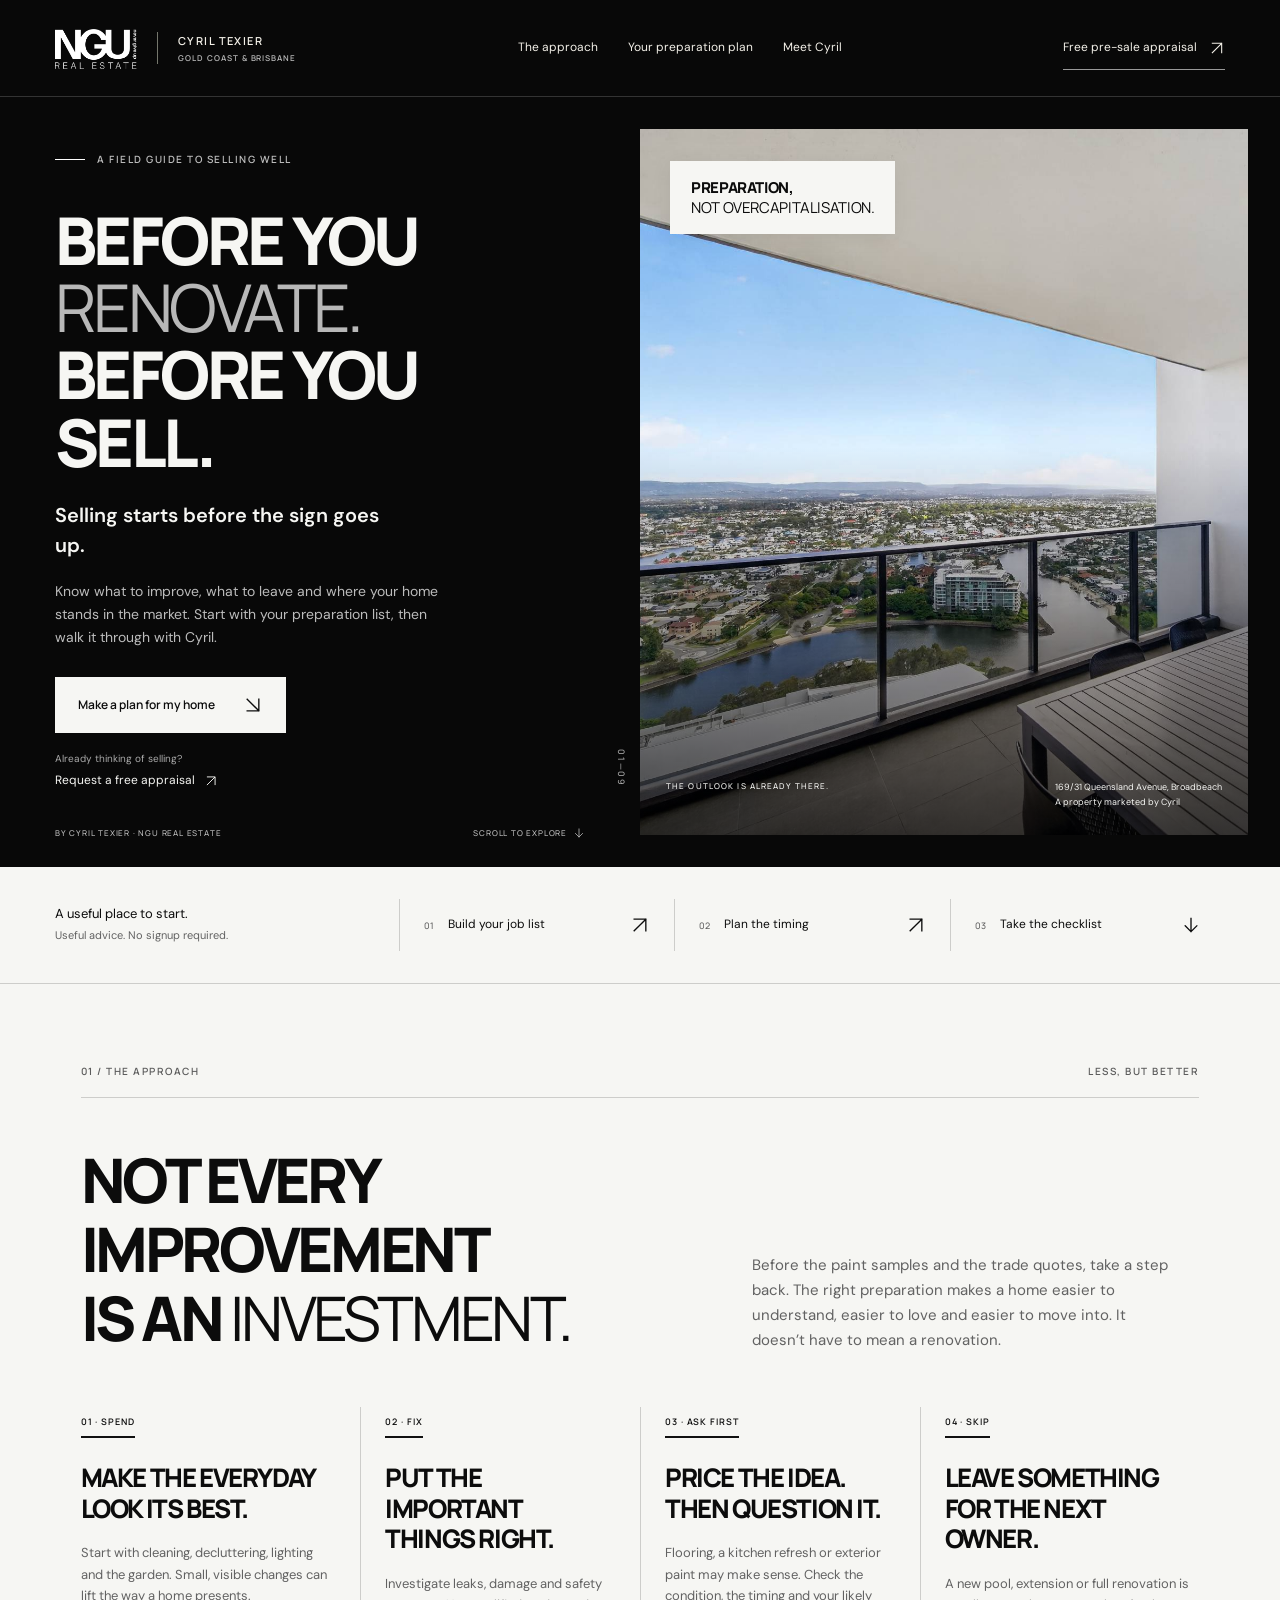
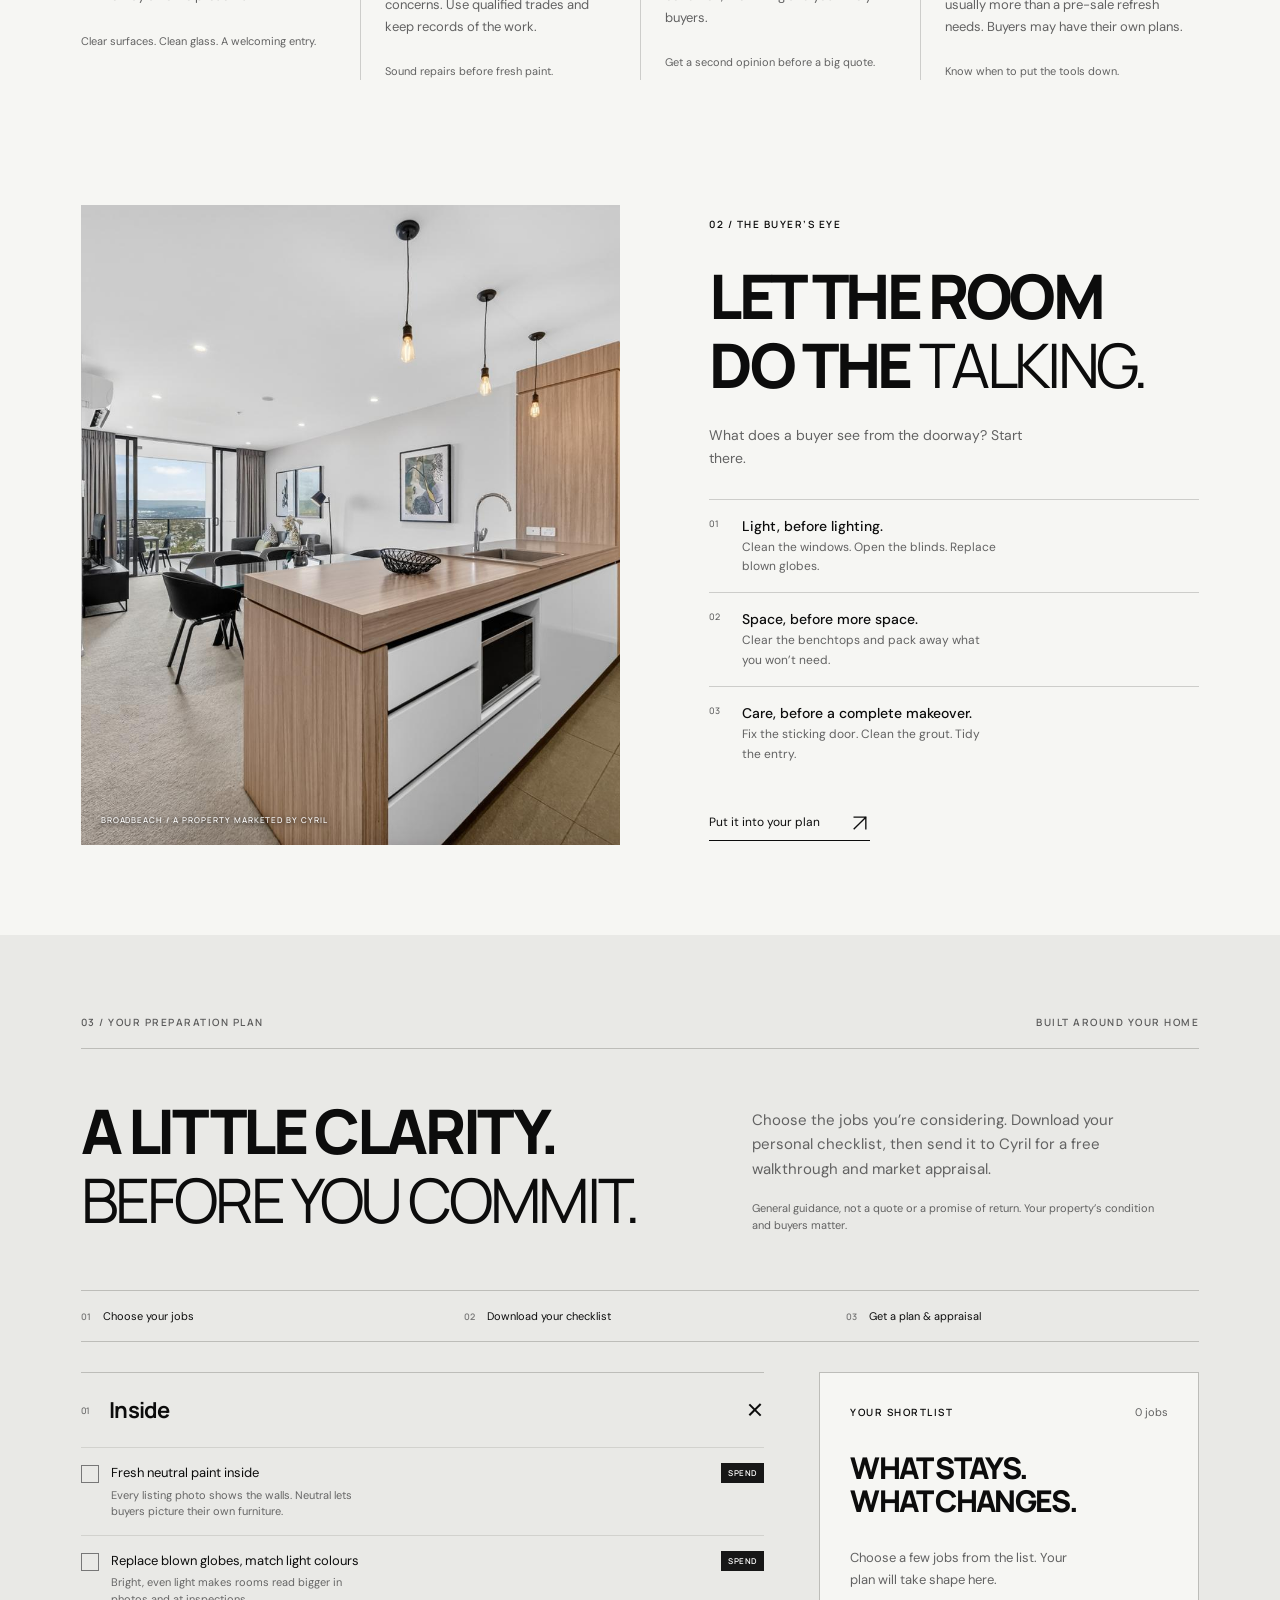
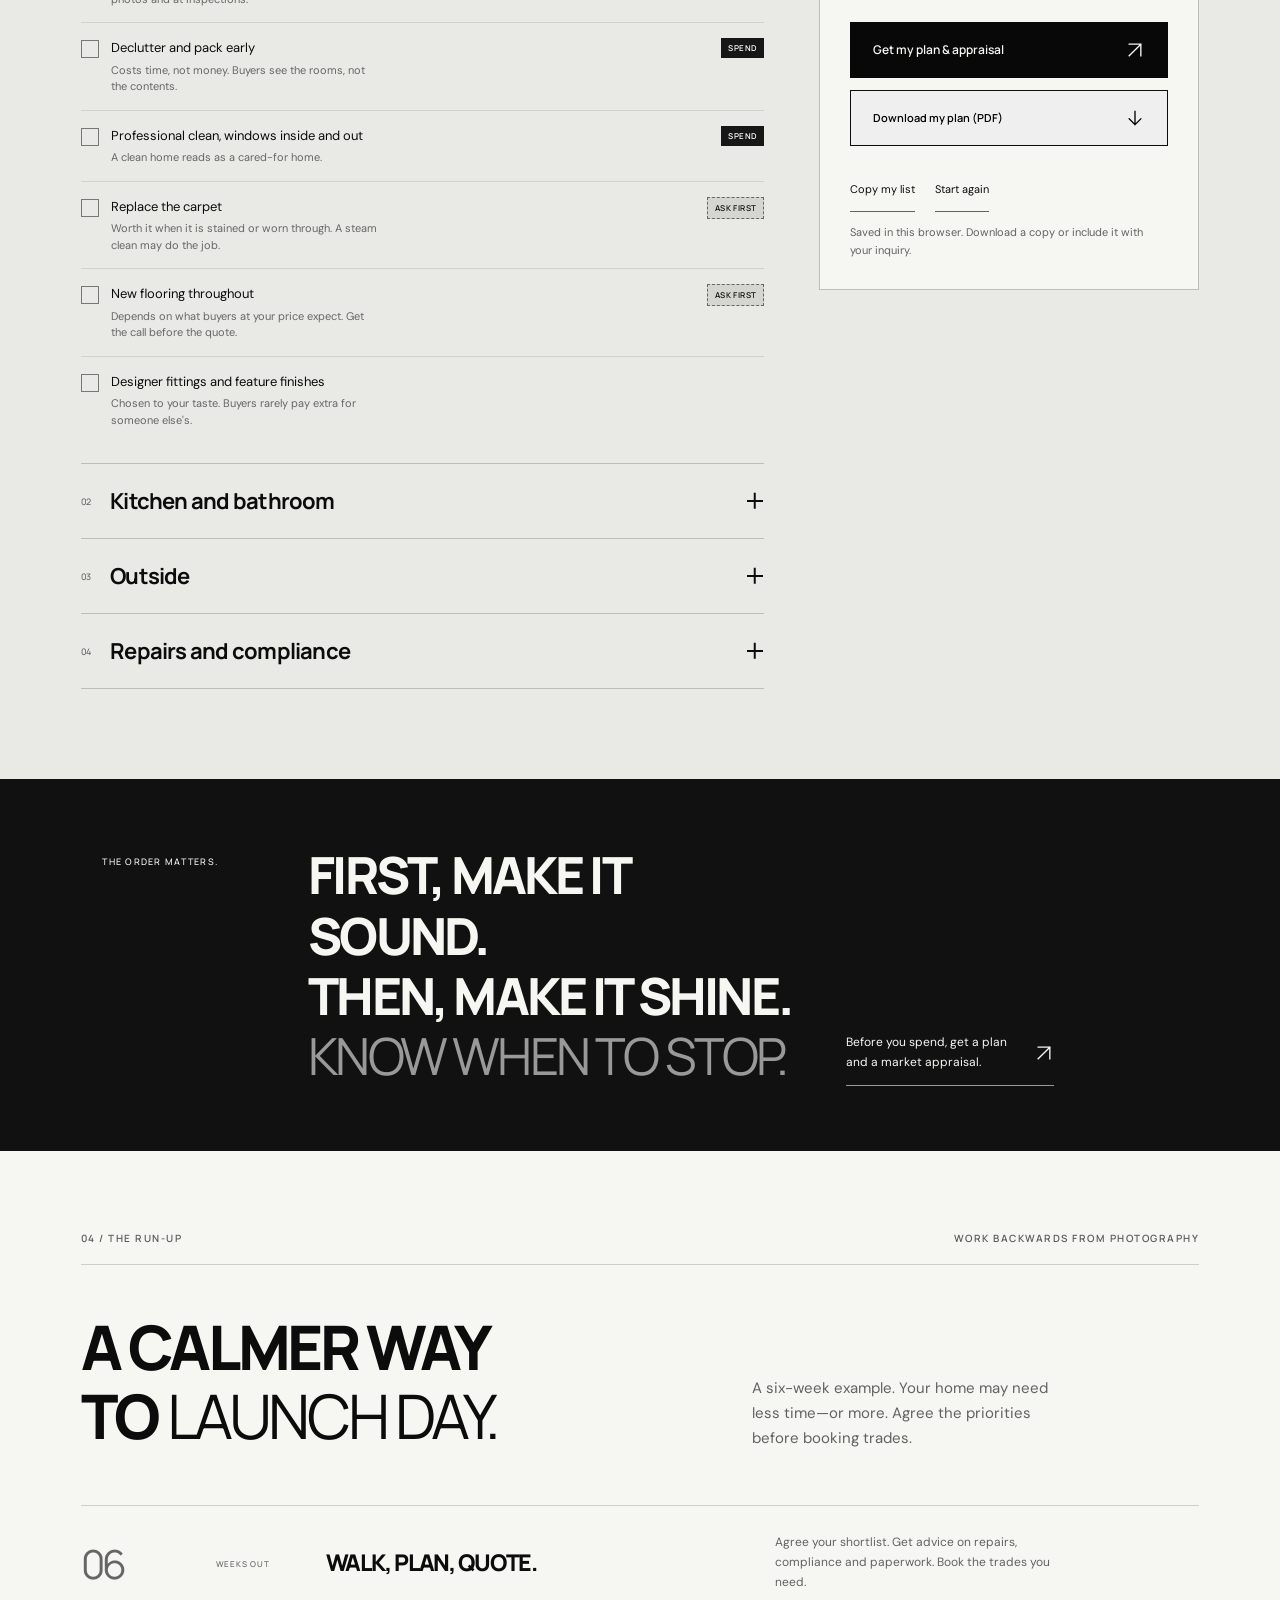
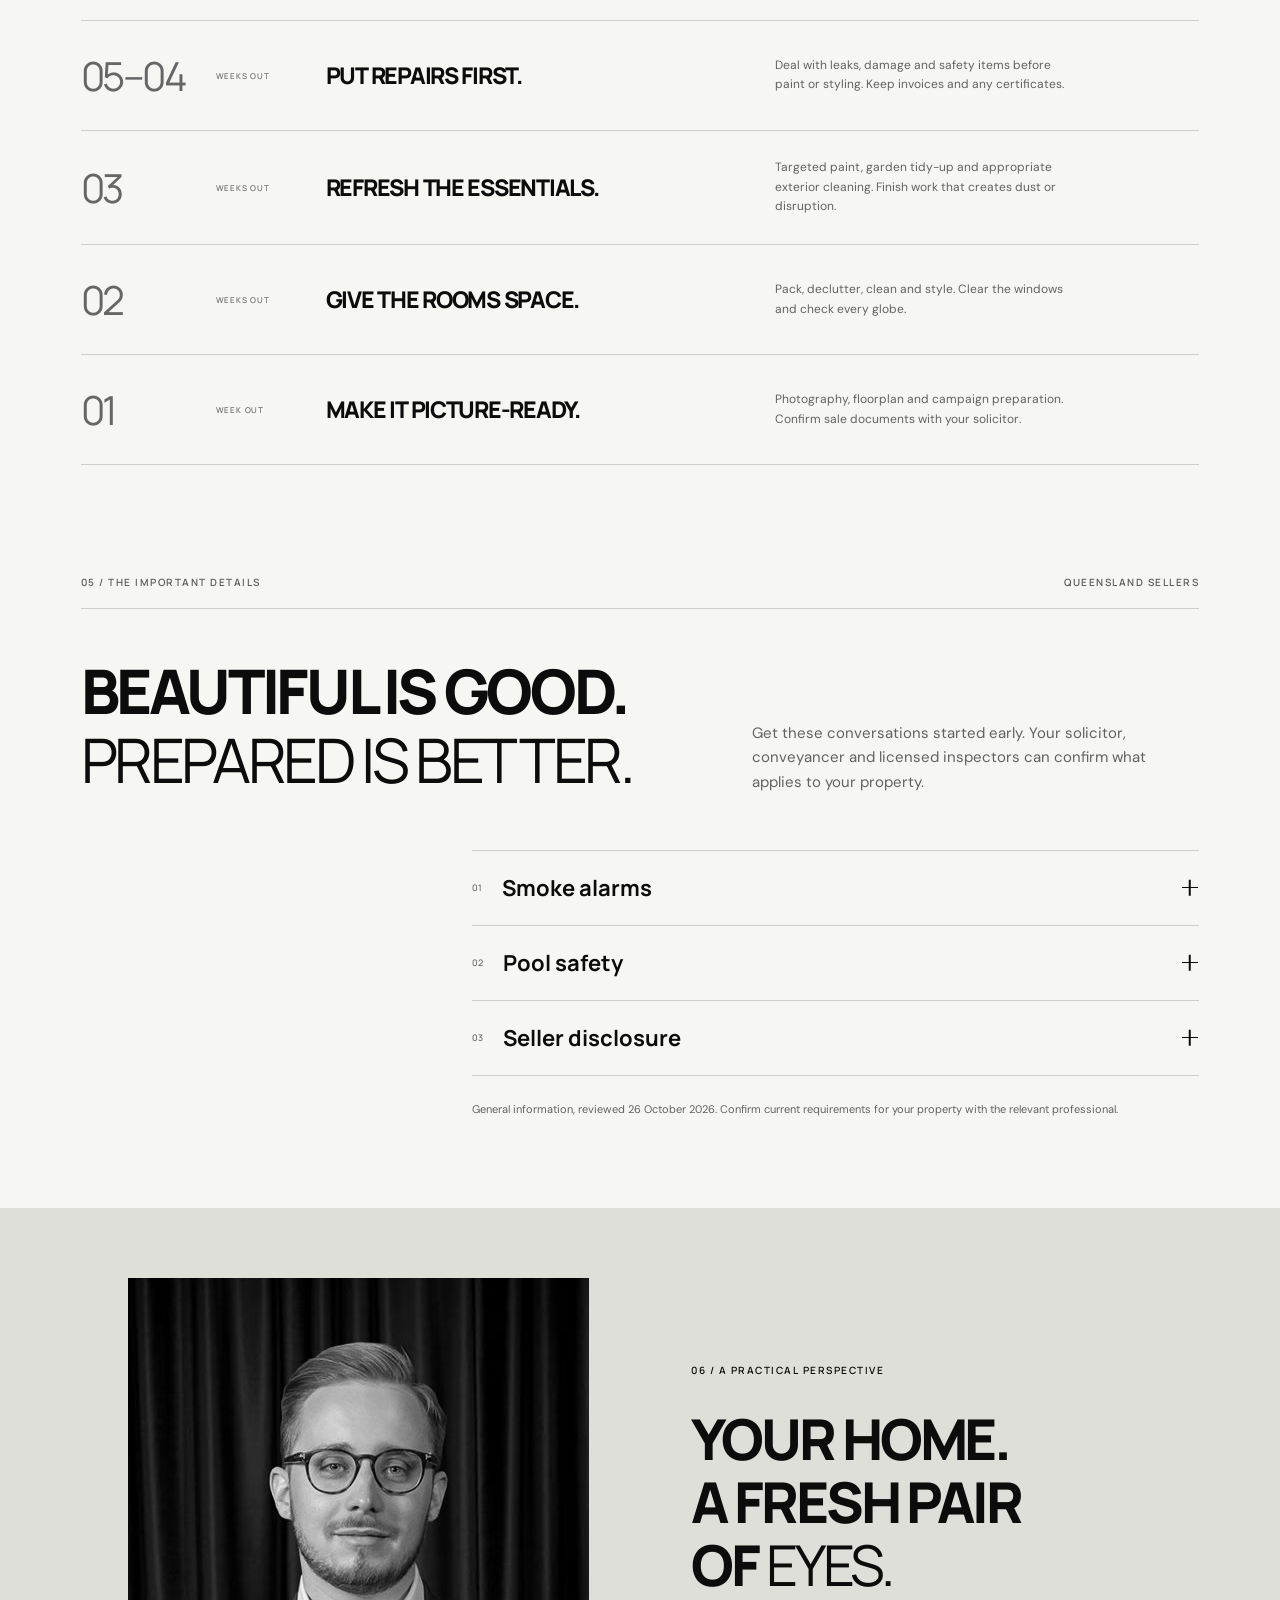
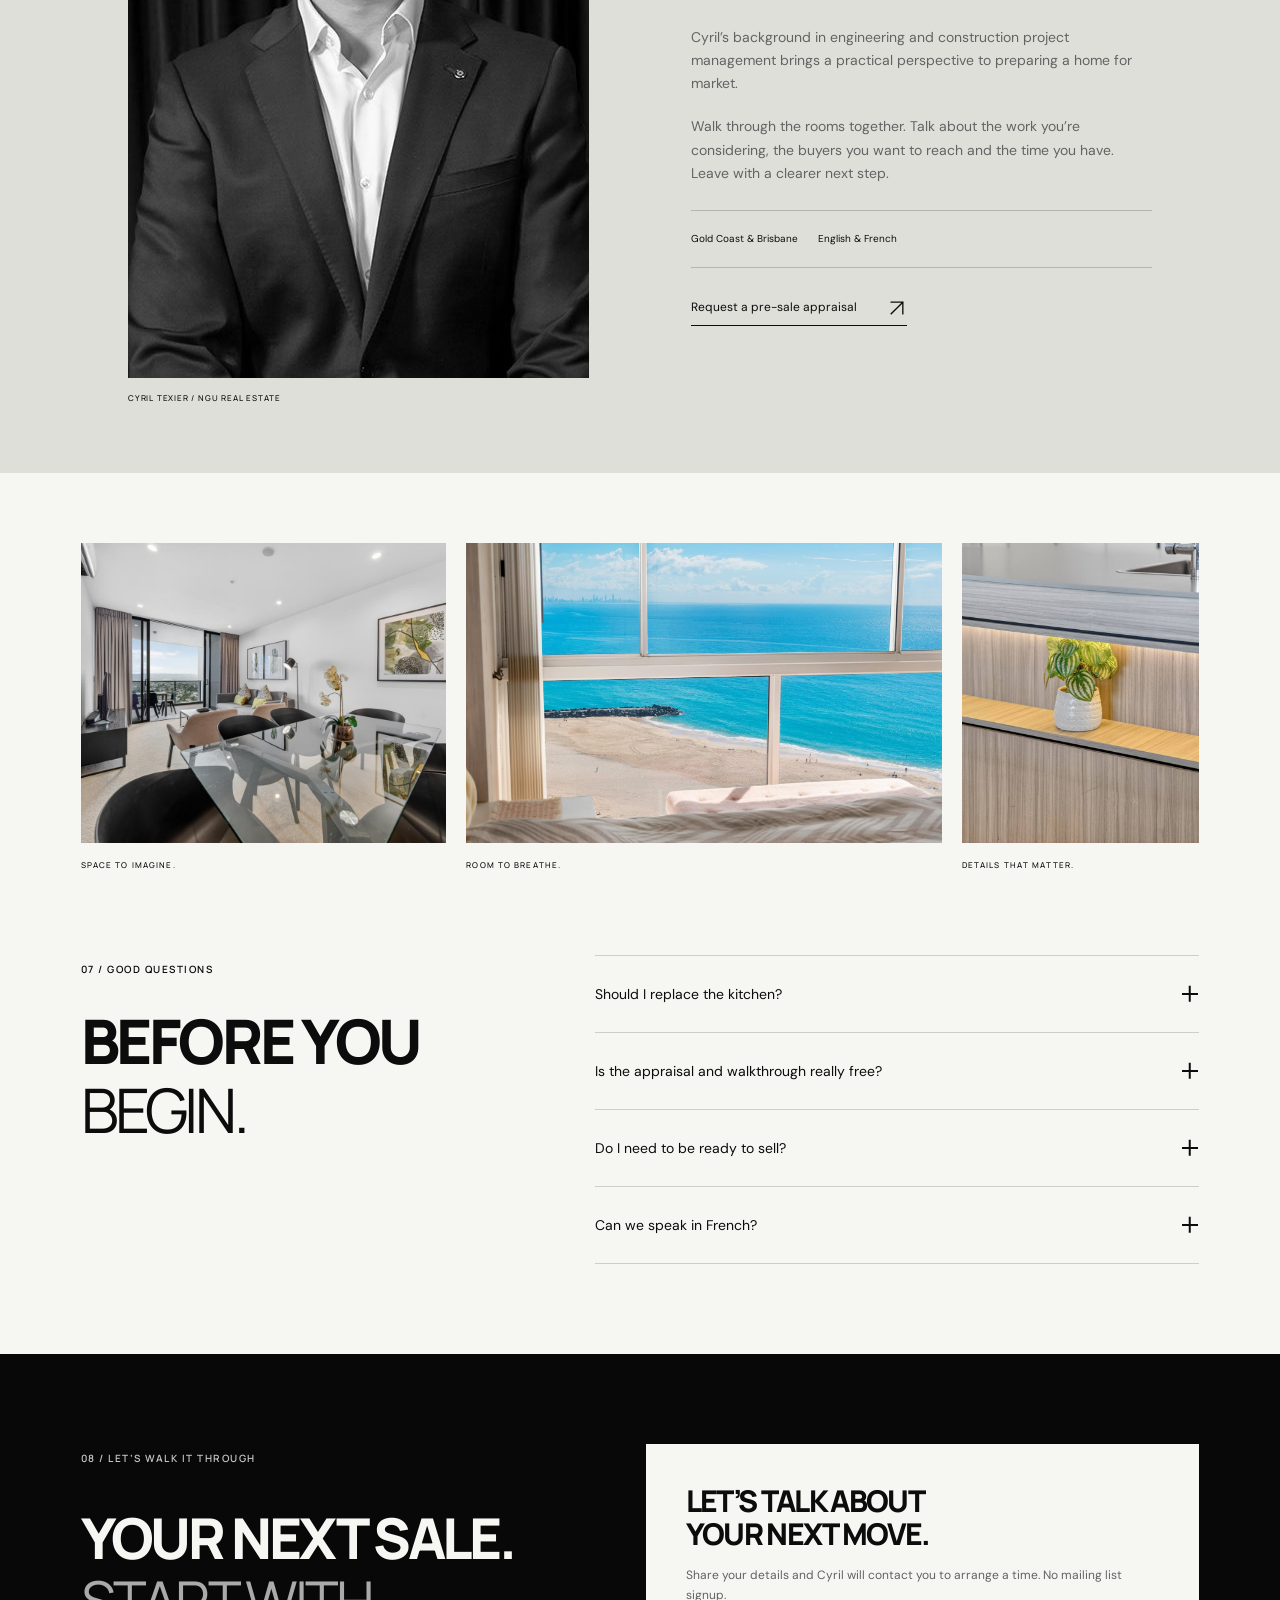
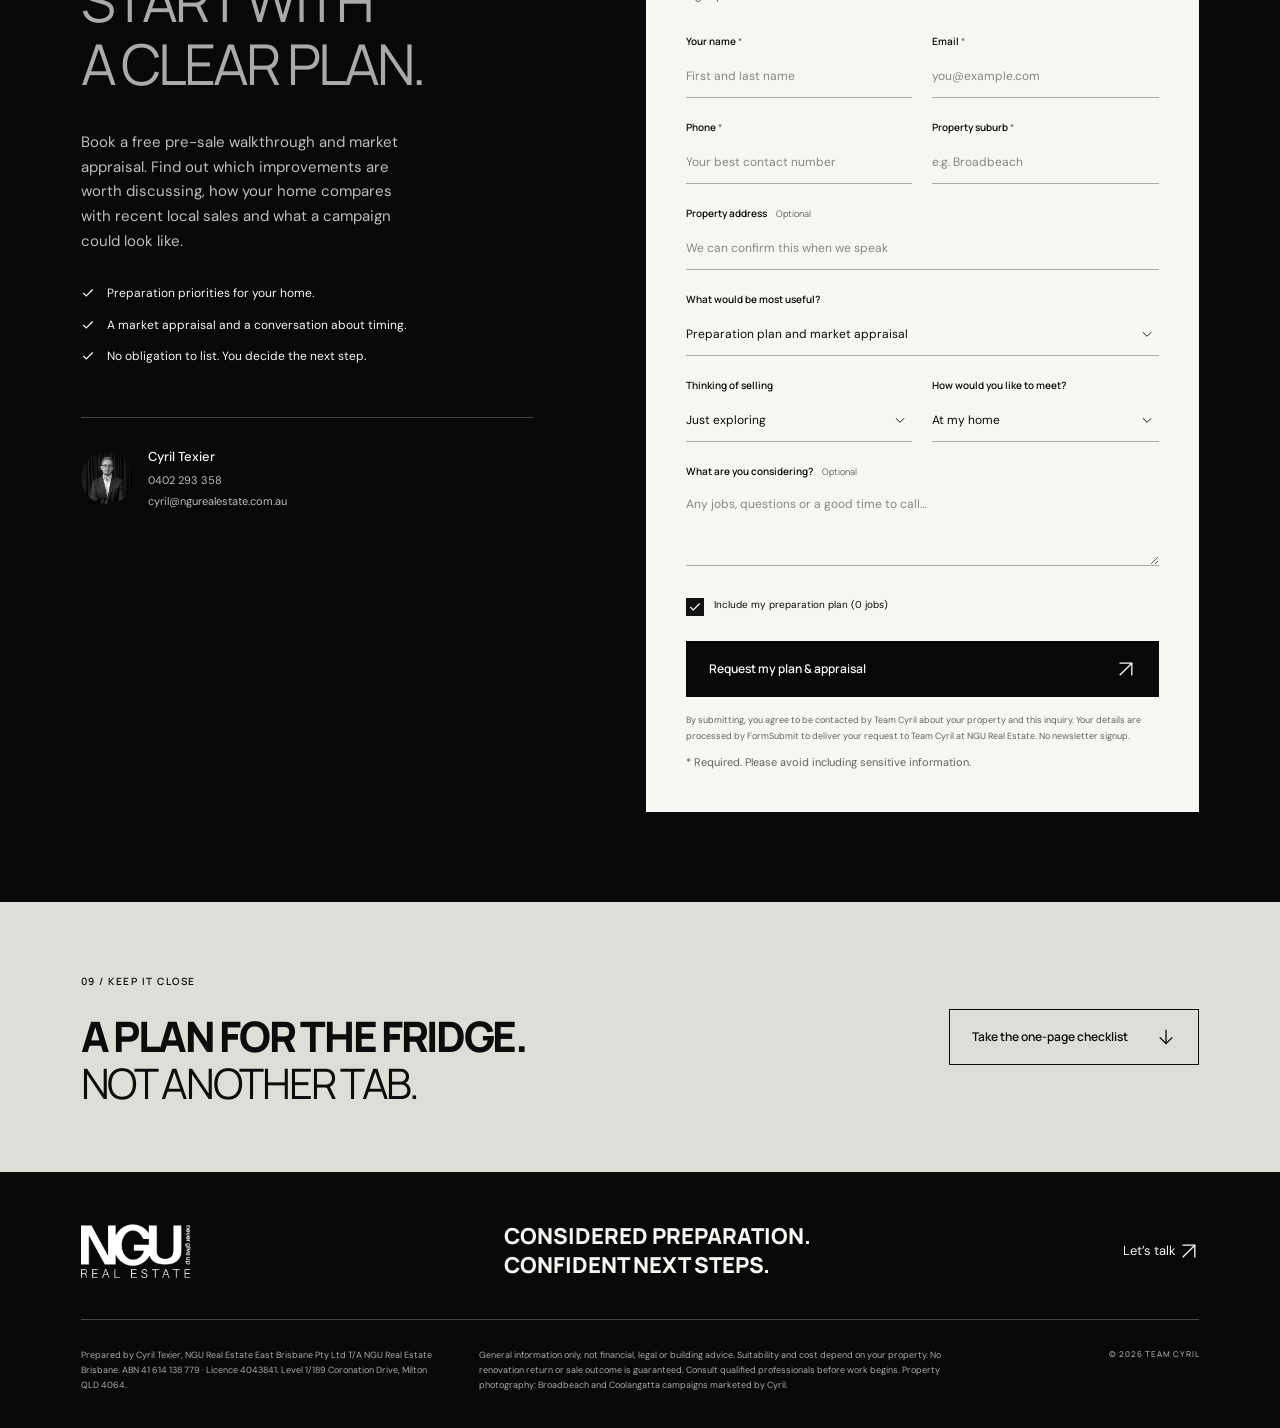
==== commit 4ecae67e: "Polish phone icons and focus guide on seller appraisal enquiries" ====
--- a/index.html
+++ b/index.html
@@ -1,18 +1,18 @@
 <!doctype html>
-<html lang="en-AU"><head><meta charset="utf-8"><meta name="viewport" content="width=device-width,initial-scale=1"><meta name="theme-color" content="#181a17"><title>Before you renovate. Before you sell. | Cyril Texier, NGU</title><meta name="description" content="A considered approach to preparing your home for sale. Build your spend-or-skip list and request a free pre-sale walkthrough with Cyril Texier, NGU Real Estate."><meta property="og:title" content="Before you renovate. Before you sell."><meta property="og:description" content="Know what to change. Know what to leave. A practical pre-sale guide from Cyril Texier."><meta property="og:image" content="assets/hero-view.jpg"><link rel="icon" type="image/png" href="assets/ngu-logo-white.png"><link rel="preconnect" href="https://fonts.googleapis.com"><link rel="preconnect" href="https://fonts.gstatic.com" crossorigin><link href="https://fonts.googleapis.com/css2?family=DM+Sans:wght@400;500;600;700&family=Manrope:wght@400;500;600;700;800&family=Playfair+Display:ital,wght@0,400;0,500;0,600;1,400;1,500&display=swap" rel="stylesheet"><link rel="stylesheet" href="style.css"></head>
+<html lang="en-AU"><head><meta charset="utf-8"><meta name="viewport" content="width=device-width,initial-scale=1"><meta name="theme-color" content="#181a17"><title>Before you renovate. Before you sell. | Cyril Texier, NGU</title><meta name="description" content="A considered approach to preparing your home for sale. Build your spend-or-skip list and request a free pre-sale walkthrough with Cyril Texier, NGU Real Estate."><meta property="og:title" content="Before you renovate. Before you sell."><meta property="og:description" content="Know what to change. Know what to leave. A practical pre-sale guide from Cyril Texier."><meta property="og:image" content="assets/hero-view.jpg"><link rel="icon" type="image/png" href="assets/ngu-logo-white.png"><link rel="preconnect" href="https://fonts.googleapis.com"><link rel="preconnect" href="https://fonts.gstatic.com" crossorigin><link href="https://fonts.googleapis.com/css2?family=DM+Sans:wght@400;500;600;700&family=Manrope:wght@400;500;600;700;800&display=swap" rel="stylesheet"><link rel="stylesheet" href="style.css"></head>
 <body><a class="skip" href="#planner">Skip to your preparation plan</a>
-<header class="header"><a class="brand" href="#top" aria-label="NGU Team Cyril home"><img src="assets/ngu-logo-white.png" width="92" height="46" alt="NGU Real Estate"><span>CYRIL TEXIER<small>GOLD COAST &amp; BRISBANE</small></span></a><nav aria-label="Main navigation"><a href="#approach">The approach</a><a href="#planner">Your preparation plan</a><a href="#about">Meet Cyril</a></nav><a class="header-cta" href="#enquire">Let’s walk it through <span>↗</span></a></header>
-<main><section id="top" class="hero"><div class="hero-text"><div class="eyebrow"><span class="line"></span> A FIELD GUIDE TO SELLING WELL</div><h1>Before you<br><em>renovate.</em><br>Before you sell.</h1><p class="hero-lede">A beautiful home is one thing.<br>A well-prepared sale is another.</p><p class="hero-desc">Know what to change, what to repair and what to leave alone. A practical guide to preparing your property—with a clearer head and a considered budget.</p><a href="#planner" class="button cream">Make a plan for my home <span>↘</span></a><div class="hero-foot"><span>BY CYRIL TEXIER · NGU REAL ESTATE</span><a href="#approach" aria-label="Explore the guide">SCROLL TO EXPLORE ↓</a></div></div><figure class="hero-photo"><img src="assets/hero-view.jpg" alt="Light-filled Broadbeach balcony opening onto a coastal outlook" fetchpriority="high" width="2000" height="1329"><figcaption><span>THE OUTLOOK IS ALREADY THERE.</span><span>169/31 Queensland Avenue, Broadbeach<br>A property marketed by Cyril</span></figcaption><div class="image-label">Preparation,<br><em>not overcapitalisation.</em></div></figure><div class="hero-number" aria-hidden="true">01—09</div></section>
-<div class="intro-strip"><p>A useful place to start.<br><span>No signup. No guesswork.</span></p><a href="#planner"><span>01</span> Build your job list <b>↗</b></a><a href="#timeline"><span>02</span> Plan the timing <b>↗</b></a><a href="Renovate-Before-You-Sell-Checklist.pdf" target="_blank" rel="noopener"><span>03</span> Take the checklist <b>↓</b></a></div>
+<header class="header"><a class="brand" href="#top" aria-label="NGU Team Cyril home"><img src="assets/ngu-logo-white.png" width="92" height="46" alt="NGU Real Estate"><span>CYRIL TEXIER<small>GOLD COAST &amp; BRISBANE</small></span></a><nav aria-label="Main navigation"><a href="#approach">The approach</a><a href="#planner">Your preparation plan</a><a href="#about">Meet Cyril</a></nav><a class="header-cta" href="#enquire">Free pre-sale appraisal <span><svg class="icon" viewBox="0 0 24 24" width="20" height="20" fill="none" stroke="currentColor" stroke-width="1.6" stroke-linecap="square" stroke-linejoin="miter" aria-hidden="true" focusable="false"><path d="M5 19 19 5M5 5h14v14"/></svg></span></a></header>
+<main><section id="top" class="hero"><div class="hero-text"><div class="eyebrow"><span class="line"></span> A FIELD GUIDE TO SELLING WELL</div><h1>Before you<br><em>renovate.</em><br>Before you sell.</h1><p class="hero-lede">Selling starts before the sign goes up.</p><p class="hero-desc">Know what to improve, what to leave and where your home stands in the market. Start with your preparation list, then walk it through with Cyril.</p><a href="#planner" class="button cream">Make a plan for my home <span><svg class="icon" viewBox="0 0 24 24" width="20" height="20" fill="none" stroke="currentColor" stroke-width="1.6" stroke-linecap="square" stroke-linejoin="miter" aria-hidden="true" focusable="false"><path d="M5 5l14 14M5 19h14V5"/></svg></span></a><a class="hero-seller-link" href="#enquire">Already thinking of selling? <span>Request a free appraisal <svg class="icon" viewBox="0 0 24 24" width="18" height="18" fill="none" stroke="currentColor" stroke-width="1.6" aria-hidden="true"><path d="M5 19 19 5M5 5h14v14"/></svg></span></a><div class="hero-foot"><span>BY CYRIL TEXIER · NGU REAL ESTATE</span><a href="#approach" aria-label="Explore the guide">SCROLL TO EXPLORE <svg class="icon" viewBox="0 0 24 24" width="20" height="20" fill="none" stroke="currentColor" stroke-width="1.6" stroke-linecap="square" stroke-linejoin="miter" aria-hidden="true" focusable="false"><path d="M12 4v16m-7-7 7 7 7-7"/></svg></a></div></div><figure class="hero-photo"><img src="assets/hero-view.jpg" alt="Light-filled Broadbeach balcony opening onto a coastal outlook" fetchpriority="high" width="2000" height="1329"><figcaption><span>THE OUTLOOK IS ALREADY THERE.</span><span>169/31 Queensland Avenue, Broadbeach<br>A property marketed by Cyril</span></figcaption><div class="image-label">Preparation,<br><em>not overcapitalisation.</em></div></figure><div class="hero-number" aria-hidden="true">01—09</div></section>
+<div class="intro-strip"><p>A useful place to start.<br><span>Useful advice. No signup required.</span></p><a href="#planner"><span>01</span> Build your job list <b><svg class="icon" viewBox="0 0 24 24" width="20" height="20" fill="none" stroke="currentColor" stroke-width="1.6" stroke-linecap="square" stroke-linejoin="miter" aria-hidden="true" focusable="false"><path d="M5 19 19 5M5 5h14v14"/></svg></b></a><a href="#timeline"><span>02</span> Plan the timing <b><svg class="icon" viewBox="0 0 24 24" width="20" height="20" fill="none" stroke="currentColor" stroke-width="1.6" stroke-linecap="square" stroke-linejoin="miter" aria-hidden="true" focusable="false"><path d="M5 19 19 5M5 5h14v14"/></svg></b></a><a href="Renovate-Before-You-Sell-Checklist.pdf" target="_blank" rel="noopener"><span>03</span> Take the checklist <b><svg class="icon" viewBox="0 0 24 24" width="20" height="20" fill="none" stroke="currentColor" stroke-width="1.6" stroke-linecap="square" stroke-linejoin="miter" aria-hidden="true" focusable="false"><path d="M12 4v16m-7-7 7 7 7-7"/></svg></b></a></div>
 <section id="approach" class="section approach"><div class="section-label"><span>01 / THE APPROACH</span><span>LESS, BUT BETTER</span></div><div class="approach-head"><h2>Not every improvement<br>is an <em>investment.</em></h2><p>Before the paint samples and the trade quotes, take a step back. The right preparation makes a home easier to understand, easier to love and easier to move into. It doesn’t have to mean a renovation.</p></div><div class="principles"><article><span class="verdict-label spend">01 · SPEND</span><h3>Make the everyday<br>look its best.</h3><p>Start with cleaning, decluttering, lighting and the garden. Small, visible changes can lift the way a home presents.</p><span class="example">Clear surfaces. Clean glass. A welcoming entry.</span></article><article><span class="verdict-label fix">02 · FIX</span><h3>Put the important<br>things right.</h3><p>Investigate leaks, damage and safety concerns. Use qualified trades and keep records of the work.</p><span class="example">Sound repairs before fresh paint.</span></article><article><span class="verdict-label ask">03 · ASK FIRST</span><h3>Price the idea.<br>Then question it.</h3><p>Flooring, a kitchen refresh or exterior paint may make sense. Check the condition, the timing and your likely buyers.</p><span class="example">Get a second opinion before a big quote.</span></article><article><span class="verdict-label skip-v">04 · SKIP</span><h3>Leave something<br>for the next owner.</h3><p>A new pool, extension or full renovation is usually more than a pre-sale refresh needs. Buyers may have their own plans.</p><span class="example">Know when to put the tools down.</span></article></div></section>
-<section class="photo-essay"><figure><img src="assets/open-plan.jpg" alt="An open-plan Broadbeach living room with clear surfaces, natural light and an open outlook" loading="lazy" width="1600" height="1066"><figcaption>BROADBEACH / A PROPERTY MARKETED BY CYRIL</figcaption></figure><div><span class="eyebrow">02 / THE BUYER’S EYE</span><h2>Let the room<br>do the <em>talking.</em></h2><p>What does a buyer see from the doorway? Start there.</p><ol><li><b>Light, before lighting.</b><span>Clean the windows. Open the blinds. Replace blown globes.</span></li><li><b>Space, before more space.</b><span>Clear the benchtops and pack away what you won’t need.</span></li><li><b>Care, before a complete makeover.</b><span>Fix the sticking door. Clean the grout. Tidy the entry.</span></li></ol><a href="#planner" class="text-link">Put it into your plan <span>↗</span></a></div></section>
-<section id="planner" class="section planner"><div class="section-label"><span>03 / YOUR PREPARATION PLAN</span><span>BUILT AROUND YOUR HOME</span></div><div class="planner-head"><h2>A little clarity.<br><em>Before you commit.</em></h2><div><p>Select the jobs you’re considering. We’ll sort them into a starting plan to discuss with Cyril.</p><p class="small">General guidance, not a quote or a promise of return. Your property’s condition and buyers matter.</p></div></div><div class="planner-grid"><div id="jobAreas" class="job-areas"></div><aside class="plan"><div class="plan-top"><span class="eyebrow">YOUR SHORTLIST</span><span id="jobCount">0 jobs</span></div><h3>What stays.<br>What changes.</h3><div id="planGroups" aria-live="polite"><p class="empty">Choose a few jobs from the list. Your plan will take shape here.</p></div><a class="button dark" href="#enquire">Talk through my plan <span>↗</span></a><button type="button" class="button outline download-plan" id="downloadPlan">Download my plan (PDF) <span>↓</span></button><div class="plan-actions"><button type="button" id="copyPlan">Copy my list</button><button type="button" id="clearPlan">Start again</button></div><p class="small" id="planStatus" role="status">Saved in this browser. Download a copy or include it with your inquiry.</p></aside></div></section>
-<section class="quote-band"><span>THE ORDER MATTERS.</span><p>First, make it sound.<br>Then, make it shine.<br><em>Know when to stop.</em></p><a href="#enquire">A second opinion before the first quote. ↗</a></section>
+<section class="photo-essay"><figure><img src="assets/open-plan.jpg" alt="An open-plan Broadbeach living room with clear surfaces, natural light and an open outlook" loading="lazy" width="1600" height="1066"><figcaption>BROADBEACH / A PROPERTY MARKETED BY CYRIL</figcaption></figure><div><span class="eyebrow">02 / THE BUYER’S EYE</span><h2>Let the room<br>do the <em>talking.</em></h2><p>What does a buyer see from the doorway? Start there.</p><ol><li><b>Light, before lighting.</b><span>Clean the windows. Open the blinds. Replace blown globes.</span></li><li><b>Space, before more space.</b><span>Clear the benchtops and pack away what you won’t need.</span></li><li><b>Care, before a complete makeover.</b><span>Fix the sticking door. Clean the grout. Tidy the entry.</span></li></ol><a href="#planner" class="text-link">Put it into your plan <span><svg class="icon" viewBox="0 0 24 24" width="20" height="20" fill="none" stroke="currentColor" stroke-width="1.6" stroke-linecap="square" stroke-linejoin="miter" aria-hidden="true" focusable="false"><path d="M5 19 19 5M5 5h14v14"/></svg></span></a></div></section>
+<section id="planner" class="section planner"><div class="section-label"><span>03 / YOUR PREPARATION PLAN</span><span>BUILT AROUND YOUR HOME</span></div><div class="planner-head"><h2>A little clarity.<br><em>Before you commit.</em></h2><div><p>Choose the jobs you’re considering. Download your personal checklist, then send it to Cyril for a free walkthrough and market appraisal.</p><p class="small">General guidance, not a quote or a promise of return. Your property’s condition and buyers matter.</p></div></div><ol class="plan-steps" aria-label="How to use your plan"><li><span>01</span> Choose your jobs</li><li><span>02</span> Download your checklist</li><li><span>03</span> Get a plan &amp; appraisal</li></ol><div class="planner-grid"><div id="jobAreas" class="job-areas"></div><aside class="plan"><div class="plan-top"><span class="eyebrow">YOUR SHORTLIST</span><span id="jobCount">0 jobs</span></div><h3>What stays.<br>What changes.</h3><div id="planGroups" aria-live="polite"><p class="empty">Choose a few jobs from the list. Your plan will take shape here.</p></div><a class="button dark" href="#enquire">Get my plan &amp; appraisal <span><svg class="icon" viewBox="0 0 24 24" width="20" height="20" fill="none" stroke="currentColor" stroke-width="1.6" stroke-linecap="square" stroke-linejoin="miter" aria-hidden="true" focusable="false"><path d="M5 19 19 5M5 5h14v14"/></svg></span></a><button type="button" class="button outline download-plan" id="downloadPlan">Download my plan (PDF) <span><svg class="icon" viewBox="0 0 24 24" width="20" height="20" fill="none" stroke="currentColor" stroke-width="1.6" stroke-linecap="square" stroke-linejoin="miter" aria-hidden="true" focusable="false"><path d="M12 4v16m-7-7 7 7 7-7"/></svg></span></button><div class="plan-actions"><button type="button" id="copyPlan">Copy my list</button><button type="button" id="clearPlan">Start again</button></div><p class="small" id="planStatus" role="status">Saved in this browser. Download a copy or include it with your inquiry.</p></aside></div></section>
+<section class="quote-band"><span>THE ORDER MATTERS.</span><p>First, make it sound.<br>Then, make it shine.<br><em>Know when to stop.</em></p><a href="#enquire">Before you spend, get a plan and a market appraisal. <svg class="icon" viewBox="0 0 24 24" width="20" height="20" fill="none" stroke="currentColor" stroke-width="1.6" stroke-linecap="square" stroke-linejoin="miter" aria-hidden="true" focusable="false"><path d="M5 19 19 5M5 5h14v14"/></svg></a></section>
 <section id="timeline" class="section timeline"><div class="section-label"><span>04 / THE RUN-UP</span><span>WORK BACKWARDS FROM PHOTOGRAPHY</span></div><div class="timeline-title"><h2>A calmer way<br>to <em>launch day.</em></h2><p>A six-week example. Your home may need less time—or more. Agree the priorities before booking trades.</p></div><div class="timeline-list"><article><span>06</span><small>WEEKS OUT</small><h3>Walk, plan, quote.</h3><p>Agree your shortlist. Get advice on repairs, compliance and paperwork. Book the trades you need.</p></article><article><span>05–04</span><small>WEEKS OUT</small><h3>Put repairs first.</h3><p>Deal with leaks, damage and safety items before paint or styling. Keep invoices and any certificates.</p></article><article><span>03</span><small>WEEKS OUT</small><h3>Refresh the essentials.</h3><p>Targeted paint, garden tidy-up and appropriate exterior cleaning. Finish work that creates dust or disruption.</p></article><article><span>02</span><small>WEEKS OUT</small><h3>Give the rooms space.</h3><p>Pack, declutter, clean and style. Clear the windows and check every globe.</p></article><article><span>01</span><small>WEEK OUT</small><h3>Make it picture-ready.</h3><p>Photography, floorplan and campaign preparation. Confirm sale documents with your solicitor.</p></article></div></section>
-<section class="section compliance"><div class="section-label"><span>05 / THE IMPORTANT DETAILS</span><span>QUEENSLAND SELLERS</span></div><div class="compliance-head"><h2>Beautiful is good.<br><em>Prepared is better.</em></h2><p>Get these conversations started early. Your solicitor, conveyancer and licensed inspectors can confirm what applies to your property.</p></div><div class="compliance-list"><details><summary><span>01</span> Smoke alarms <b>+</b></summary><div><p>Homes sold in Queensland need compliant interconnected photoelectric smoke alarms, including in bedrooms, connecting hallways and on each storey. From 1 January 2027 the requirements extend to all existing private homes. Ask a qualified installer about your property.</p><a href="https://www.fire.qld.gov.au/prepare/fire/smoke-alarms" target="_blank" rel="noopener">Queensland Fire Department ↗</a></div></details><details><summary><span>02</span> Pool safety <b>+</b></summary><div><p>If you sell without a valid pool safety certificate, prescribed notice requirements apply. For a non-shared pool, the buyer generally has 90 days from settlement to obtain a certificate. Shared pools have different responsibilities. Confirm the process with your solicitor and pool inspector.</p><a href="https://qbcc.qld.gov.au/home-owner-hub/swimming-pools/buy-sell-lease-property-pool" target="_blank" rel="noopener">QBCC pool guidance ↗</a></div></details><details><summary><span>03</span> Seller disclosure <b>+</b></summary><div><p>Queensland’s seller disclosure scheme commenced on 1 August 2025. Unless an exemption applies, the seller disclosure statement (Form 2) and prescribed certificates must be provided before the buyer signs. Engage your solicitor early to prepare the right documents.</p><a href="https://www.qld.gov.au/housing/buying-owning-home/seller-disclosure-scheme" target="_blank" rel="noopener">Queensland Government guidance ↗</a></div></details></div><p class="small">General information, reviewed 26 October 2026. Confirm current requirements for your property with the relevant professional.</p></section>
-<section id="about" class="about"><div class="about-image"><img src="assets/cyril.jpg" alt="Cyril Texier, NGU Real Estate" loading="lazy" width="700" height="700"><span>CYRIL TEXIER / NGU REAL ESTATE</span></div><div class="about-copy"><span class="eyebrow">06 / A PRACTICAL PERSPECTIVE</span><h2>Your home.<br>A fresh pair<br>of <em>eyes.</em></h2><p>Cyril’s background in engineering and construction project management brings a practical perspective to preparing a home for market.</p><p>Walk through the rooms together. Talk about the work you’re considering, the buyers you want to reach and the time you have. Leave with a clearer next step.</p><div class="about-facts"><span>Gold Coast &amp; Brisbane</span><span>English &amp; French</span></div><a href="#enquire" class="text-link">Arrange a free walkthrough <span>↗</span></a></div></section>
+<section class="section compliance"><div class="section-label"><span>05 / THE IMPORTANT DETAILS</span><span>QUEENSLAND SELLERS</span></div><div class="compliance-head"><h2>Beautiful is good.<br><em>Prepared is better.</em></h2><p>Get these conversations started early. Your solicitor, conveyancer and licensed inspectors can confirm what applies to your property.</p></div><div class="compliance-list"><details><summary><span>01</span> Smoke alarms <b class="icon-plus" aria-hidden="true"></b></summary><div><p>Homes sold in Queensland need compliant interconnected photoelectric smoke alarms, including in bedrooms, connecting hallways and on each storey. From 1 January 2027 the requirements extend to all existing private homes. Ask a qualified installer about your property.</p><a href="https://www.fire.qld.gov.au/prepare/fire/smoke-alarms" target="_blank" rel="noopener">Queensland Fire Department <svg class="icon" viewBox="0 0 24 24" width="20" height="20" fill="none" stroke="currentColor" stroke-width="1.6" stroke-linecap="square" stroke-linejoin="miter" aria-hidden="true" focusable="false"><path d="M5 19 19 5M5 5h14v14"/></svg></a></div></details><details><summary><span>02</span> Pool safety <b class="icon-plus" aria-hidden="true"></b></summary><div><p>If you sell without a valid pool safety certificate, prescribed notice requirements apply. For a non-shared pool, the buyer generally has 90 days from settlement to obtain a certificate. Shared pools have different responsibilities. Confirm the process with your solicitor and pool inspector.</p><a href="https://qbcc.qld.gov.au/home-owner-hub/swimming-pools/buy-sell-lease-property-pool" target="_blank" rel="noopener">QBCC pool guidance <svg class="icon" viewBox="0 0 24 24" width="20" height="20" fill="none" stroke="currentColor" stroke-width="1.6" stroke-linecap="square" stroke-linejoin="miter" aria-hidden="true" focusable="false"><path d="M5 19 19 5M5 5h14v14"/></svg></a></div></details><details><summary><span>03</span> Seller disclosure <b class="icon-plus" aria-hidden="true"></b></summary><div><p>Queensland’s seller disclosure scheme commenced on 1 August 2025. Unless an exemption applies, the seller disclosure statement (Form 2) and prescribed certificates must be provided before the buyer signs. Engage your solicitor early to prepare the right documents.</p><a href="https://www.qld.gov.au/housing/buying-owning-home/seller-disclosure-scheme" target="_blank" rel="noopener">Queensland Government guidance <svg class="icon" viewBox="0 0 24 24" width="20" height="20" fill="none" stroke="currentColor" stroke-width="1.6" stroke-linecap="square" stroke-linejoin="miter" aria-hidden="true" focusable="false"><path d="M5 19 19 5M5 5h14v14"/></svg></a></div></details></div><p class="small">General information, reviewed 26 October 2026. Confirm current requirements for your property with the relevant professional.</p></section>
+<section id="about" class="about"><div class="about-image"><img src="assets/cyril.jpg" alt="Cyril Texier, NGU Real Estate" loading="lazy" width="700" height="700"><span>CYRIL TEXIER / NGU REAL ESTATE</span></div><div class="about-copy"><span class="eyebrow">06 / A PRACTICAL PERSPECTIVE</span><h2>Your home.<br>A fresh pair<br>of <em>eyes.</em></h2><p>Cyril’s background in engineering and construction project management brings a practical perspective to preparing a home for market.</p><p>Walk through the rooms together. Talk about the work you’re considering, the buyers you want to reach and the time you have. Leave with a clearer next step.</p><div class="about-facts"><span>Gold Coast &amp; Brisbane</span><span>English &amp; French</span></div><a href="#enquire" class="text-link">Request a pre-sale appraisal <span><svg class="icon" viewBox="0 0 24 24" width="20" height="20" fill="none" stroke="currentColor" stroke-width="1.6" stroke-linecap="square" stroke-linejoin="miter" aria-hidden="true" focusable="false"><path d="M5 19 19 5M5 5h14v14"/></svg></span></a></div></section>
 <section class="gallery-strip" aria-label="Property presentation examples"><figure><img src="assets/living.jpg" alt="A considered living and dining arrangement in Broadbeach" loading="lazy"><figcaption>SPACE TO IMAGINE.</figcaption></figure><figure><img src="assets/bedroom-ocean.jpg" alt="A Coolangatta bedroom framed by an ocean outlook" loading="lazy"><figcaption>ROOM TO BREATHE.</figcaption></figure><figure><img src="assets/bb-detail.jpg" alt="Simple styling in an illuminated joinery niche" loading="lazy"><figcaption>DETAILS THAT MATTER.</figcaption></figure></section>
-<section class="section faq"><div><span class="eyebrow">07 / GOOD QUESTIONS</span><h2>Before you<br><em>begin.</em></h2></div><div><details><summary>Should I replace the kitchen? <b>+</b></summary><p>Start with its condition and what buyers at your price point expect. Cleaning or a targeted refresh may be enough. Compare the cost and timing of a full replacement with a simpler option before committing.</p></details><details><summary>Is the walkthrough really free? <b>+</b></summary><p>Yes, with no obligation to list. Request a visit at home or a video call. Cyril will contact you to agree a time.</p></details><details><summary>Do I need to be ready to sell? <b>+</b></summary><p>No. Planning early can help you avoid doing the same work twice. Let Cyril know your approximate timing in the form.</p></details><details><summary>Can we speak in French? <b>+</b></summary><p>Bien sûr. La visite et les échanges peuvent se faire en français. Indiquez simplement votre préférence dans votre message.</p></details></div></section>
-<section id="enquire" class="enquiry"><div class="enquiry-copy"><span class="eyebrow">08 / LET’S WALK IT THROUGH</span><h2>Before the<br>first <em>quote.</em><br>A conversation.</h2><p>A free pre-sale walkthrough, at home or by video. A chance to talk through the work, the priorities and what comes next.</p><div class="enquiry-promise"><span>No obligation to list.</span><span>Your plan, included.</span><span>A time agreed with you.</span></div><div class="direct-contact"><img src="assets/cyril.jpg" alt="" width="56" height="56"><div><b>Cyril Texier</b><a href="tel:0402293358">0402 293 358</a><a href="mailto:cyril@ngurealestate.com.au">cyril@ngurealestate.com.au</a></div></div></div><div class="form-panel"><form id="inquiryForm" action="https://formsubmit.co/teamcyril@ngurealestate.com.au" method="POST"><h3>Tell me a little<br>about your home.</h3><p class="form-intro">A few details, and Cyril will get in touch.</p><input type="hidden" name="_subject" value="New pre-sale walkthrough inquiry"><input type="hidden" name="_template" value="table"><input type="hidden" name="_next" id="returnUrl"><input type="hidden" name="Preparation plan" id="planField"><div class="hp" aria-hidden="true"><label for="website">Leave this field empty</label><input type="text" id="website" name="_honey" tabindex="-1" autocomplete="off"></div><div class="form-row"><div class="field"><label for="name">Your name <span>*</span></label><input id="name" name="name" autocomplete="name" maxlength="100" required placeholder="First and last name"></div><div class="field"><label for="email">Email <span>*</span></label><input id="email" name="email" type="email" autocomplete="email" maxlength="254" required placeholder="you@example.com"></div></div><div class="form-row"><div class="field"><label for="phone">Phone <span>*</span></label><input id="phone" name="phone" type="tel" autocomplete="tel" maxlength="30" required placeholder="Your best contact number"></div><div class="field"><label for="suburb">Property suburb <span>*</span></label><input id="suburb" name="suburb" autocomplete="address-level2" maxlength="100" required placeholder="e.g. Broadbeach"></div></div><div class="field"><label for="address">Property address <span class="optional">Optional</span></label><input id="address" name="Property address" autocomplete="street-address" maxlength="240" placeholder="We can confirm this when we speak"></div><div class="form-row"><div class="field"><label for="timing">Thinking of selling</label><select name="Selling timeframe" id="timing"><option value="Just exploring">Just exploring</option><option>Within 3 months</option><option>3–6 months</option><option>6–12 months</option><option>More than 12 months</option></select></div><div class="field"><label for="meeting">How would you like to meet?</label><select name="Meeting preference" id="meeting"><option>At my home</option><option>Video call</option><option>A phone call first</option></select></div></div><div class="field"><label for="message">What are you considering? <span class="optional">Optional</span></label><textarea name="message" id="message" rows="3" maxlength="4000" placeholder="Any jobs, questions or a good time to call…"></textarea></div><label class="attach"><input type="checkbox" id="attachPlan" checked> Include my preparation plan <span id="attachedCount">(0 jobs)</span></label><p id="formError" class="form-error" role="alert" hidden></p><button type="submit" class="button dark" id="submitButton">Request my free walkthrough <span>↗</span></button><p class="privacy">By submitting, you agree to be contacted by Cyril about this inquiry. Your details are processed by FormSubmit to deliver your request to Team Cyril at NGU Real Estate. No newsletter signup.</p><p class="small">* Required. Please avoid including sensitive information.</p></form><div id="success" class="success" hidden tabindex="-1"><span class="eyebrow">REQUEST SUBMITTED</span><h3>A good place<br>to <em>start.</em></h3><p>Your request has been accepted by our email service for delivery to Cyril. He’ll contact you to arrange a time.</p><p>A walkthrough time is confirmed directly with you. If you need to reach Cyril sooner, call <a href="tel:0402293358">0402 293 358</a>.</p><a class="text-link" href="#planner">Back to my plan ↗</a></div></div></section>
-<section class="download"><div><span class="eyebrow">09 / KEEP IT CLOSE</span><h2>A plan for the fridge.<br><em>Not another tab.</em></h2></div><a class="button outline" href="Renovate-Before-You-Sell-Checklist.pdf" target="_blank" rel="noopener">Take the one-page checklist <span>↓</span></a></section></main>
-<footer><div class="footer-top"><a href="#top"><img src="assets/ngu-logo-white.png" width="110" height="55" alt="NGU Real Estate"></a><p>Considered preparation.<br>Confident next steps.</p><a href="mailto:cyril@ngurealestate.com.au">Let’s talk ↗</a></div><div class="footer-bottom"><p>Prepared by Cyril Texier, NGU Real Estate East Brisbane Pty Ltd T/A NGU Real Estate Brisbane. ABN 41 614 138 779 · Licence 4043841. Level 1/189 Coronation Drive, Milton QLD 4064.</p><p>General information only, not financial, legal or building advice. Suitability and cost depend on your property. No renovation return or sale outcome is guaranteed. Consult qualified professionals before work begins. Property photography: Broadbeach and Coolangatta campaigns marketed by Cyril.</p><span>© 2026 TEAM CYRIL</span></div></footer><div class="mobile-cta" id="mobileCta"><a href="#planner">Your plan <span id="mobileCount">0</span></a><a href="#enquire">Free walkthrough ↗</a></div><script src="app.js" defer></script></body></html>+<section class="section faq"><div><span class="eyebrow">07 / GOOD QUESTIONS</span><h2>Before you<br><em>begin.</em></h2></div><div><details><summary>Should I replace the kitchen? <b class="icon-plus" aria-hidden="true"></b></summary><p>Start with its condition and what buyers at your price point expect. Cleaning or a targeted refresh may be enough. Compare the cost and timing of a full replacement with a simpler option before committing.</p></details><details><summary>Is the appraisal and walkthrough really free? <b class="icon-plus" aria-hidden="true"></b></summary><p>Yes. Discuss your preparation priorities and request a market appraisal, with no obligation to list. An appraisal is an estimate for marketing purposes, not a formal valuation. Cyril will contact you to agree a time at home or by video.</p></details><details><summary>Do I need to be ready to sell? <b class="icon-plus" aria-hidden="true"></b></summary><p>No. Planning early can help you avoid doing the same work twice. Let Cyril know your approximate timing in the form.</p></details><details><summary>Can we speak in French? <b class="icon-plus" aria-hidden="true"></b></summary><p>Bien sûr. La visite et les échanges peuvent se faire en français. Indiquez simplement votre préférence dans votre message.</p></details></div></section>
+<section id="enquire" class="enquiry"><div class="enquiry-copy"><span class="eyebrow">08 / LET’S WALK IT THROUGH</span><h2>Your next sale.<br><em>Start with<br>a clear plan.</em></h2><p>Book a free pre-sale walkthrough and market appraisal. Find out which improvements are worth discussing, how your home compares with recent local sales and what a campaign could look like.</p><div class="enquiry-promise"><span>Preparation priorities for your home.</span><span>A market appraisal and a conversation about timing.</span><span>No obligation to list. You decide the next step.</span></div><div class="direct-contact"><img src="assets/cyril.jpg" alt="" width="56" height="56"><div><b>Cyril Texier</b><a href="tel:0402293358">0402 293 358</a><a href="mailto:cyril@ngurealestate.com.au">cyril@ngurealestate.com.au</a></div></div></div><div class="form-panel"><form id="inquiryForm" action="https://formsubmit.co/teamcyril@ngurealestate.com.au" method="POST"><h3>Let’s talk about<br>your next move.</h3><p class="form-intro">Share your details and Cyril will contact you to arrange a time. No mailing list signup.</p><input type="hidden" name="_subject" value="New seller inquiry — preparation and appraisal"><input type="hidden" name="_template" value="table"><input type="hidden" name="_next" id="returnUrl"><input type="hidden" name="Preparation plan" id="planField"><div class="hp" aria-hidden="true"><label for="website">Leave this field empty</label><input type="text" id="website" name="_honey" tabindex="-1" autocomplete="off"></div><div class="form-row"><div class="field"><label for="name">Your name <span>*</span></label><input id="name" name="name" autocomplete="name" maxlength="100" required placeholder="First and last name"></div><div class="field"><label for="email">Email <span>*</span></label><input id="email" name="email" type="email" autocomplete="email" maxlength="254" required placeholder="you@example.com"></div></div><div class="form-row"><div class="field"><label for="phone">Phone <span>*</span></label><input id="phone" name="phone" type="tel" autocomplete="tel" maxlength="30" required placeholder="Your best contact number"></div><div class="field"><label for="suburb">Property suburb <span>*</span></label><input id="suburb" name="suburb" autocomplete="address-level2" maxlength="100" required placeholder="e.g. Broadbeach"></div></div><div class="field"><label for="address">Property address <span class="optional">Optional</span></label><input id="address" name="Property address" autocomplete="street-address" maxlength="240" placeholder="We can confirm this when we speak"></div><div class="field"><label for="help">What would be most useful?</label><select id="help" name="Seller goal"><option>Preparation plan and market appraisal</option><option>I’m ready to discuss selling</option><option>Preparation advice for a future sale</option></select></div><div class="form-row"><div class="field"><label for="timing">Thinking of selling</label><select name="Selling timeframe" id="timing"><option value="Just exploring">Just exploring</option><option>Within 3 months</option><option>3–6 months</option><option>6–12 months</option><option>More than 12 months</option></select></div><div class="field"><label for="meeting">How would you like to meet?</label><select name="Meeting preference" id="meeting"><option>At my home</option><option>Video call</option><option>A phone call first</option></select></div></div><div class="field"><label for="message">What are you considering? <span class="optional">Optional</span></label><textarea name="message" id="message" rows="3" maxlength="4000" placeholder="Any jobs, questions or a good time to call…"></textarea></div><label class="attach"><input type="checkbox" id="attachPlan" checked> <span>Include my preparation plan <span id="attachedCount">(0 jobs)</span></span></label><p id="formError" class="form-error" role="alert" hidden></p><button type="submit" class="button dark" id="submitButton">Request my plan &amp; appraisal <span><svg class="icon" viewBox="0 0 24 24" width="20" height="20" fill="none" stroke="currentColor" stroke-width="1.6" stroke-linecap="square" stroke-linejoin="miter" aria-hidden="true" focusable="false"><path d="M5 19 19 5M5 5h14v14"/></svg></span></button><p class="privacy">By submitting, you agree to be contacted by Team Cyril about your property and this inquiry. Your details are processed by FormSubmit to deliver your request to Team Cyril at NGU Real Estate. No newsletter signup.</p><p class="small">* Required. Please avoid including sensitive information.</p></form><div id="success" class="success" hidden tabindex="-1"><span class="eyebrow">REQUEST SUBMITTED</span><h3>A good place<br>to <em>start.</em></h3><p>Your request is on its way to Team Cyril. Cyril will contact you to arrange your preparation walkthrough and market appraisal.</p><p>Your appointment is confirmed directly with you. If you need to reach Cyril sooner, call <a href="tel:0402293358">0402 293 358</a>.</p><a class="text-link" href="#planner">Back to my plan <svg class="icon" viewBox="0 0 24 24" width="20" height="20" fill="none" stroke="currentColor" stroke-width="1.6" stroke-linecap="square" stroke-linejoin="miter" aria-hidden="true" focusable="false"><path d="M5 19 19 5M5 5h14v14"/></svg></a></div></div></section>
+<section class="download"><div><span class="eyebrow">09 / KEEP IT CLOSE</span><h2>A plan for the fridge.<br><em>Not another tab.</em></h2></div><a class="button outline" href="Renovate-Before-You-Sell-Checklist.pdf" target="_blank" rel="noopener">Take the one-page checklist <span><svg class="icon" viewBox="0 0 24 24" width="20" height="20" fill="none" stroke="currentColor" stroke-width="1.6" stroke-linecap="square" stroke-linejoin="miter" aria-hidden="true" focusable="false"><path d="M12 4v16m-7-7 7 7 7-7"/></svg></span></a></section></main>
+<footer><div class="footer-top"><a href="#top"><img src="assets/ngu-logo-white.png" width="110" height="55" alt="NGU Real Estate"></a><p>Considered preparation.<br>Confident next steps.</p><a href="mailto:cyril@ngurealestate.com.au">Let’s talk <svg class="icon" viewBox="0 0 24 24" width="20" height="20" fill="none" stroke="currentColor" stroke-width="1.6" stroke-linecap="square" stroke-linejoin="miter" aria-hidden="true" focusable="false"><path d="M5 19 19 5M5 5h14v14"/></svg></a></div><div class="footer-bottom"><p>Prepared by Cyril Texier, NGU Real Estate East Brisbane Pty Ltd T/A NGU Real Estate Brisbane. ABN 41 614 138 779 · Licence 4043841. Level 1/189 Coronation Drive, Milton QLD 4064.</p><p>General information only, not financial, legal or building advice. Suitability and cost depend on your property. No renovation return or sale outcome is guaranteed. Consult qualified professionals before work begins. Property photography: Broadbeach and Coolangatta campaigns marketed by Cyril.</p><span>© 2026 TEAM CYRIL</span></div></footer><div class="mobile-cta" id="mobileCta"><a href="#planner">Your plan <span id="mobileCount">0</span></a><a href="#enquire">Free appraisal <svg class="icon" viewBox="0 0 24 24" width="20" height="20" fill="none" stroke="currentColor" stroke-width="1.6" stroke-linecap="square" stroke-linejoin="miter" aria-hidden="true" focusable="false"><path d="M5 19 19 5M5 5h14v14"/></svg></a></div><script src="app.js" defer></script></body></html>
--- a/style.css
+++ b/style.css
@@ -12,3 +12,9 @@
 @media(max-width:560px){.hero h1{font-size:53px;line-height:1.04;margin:26px 0}.hero-text{padding-top:35px}h2{font-size:36px}.photo-essay h2{font-size:38px}.principles h3{font-size:21px}.job-area summary{font-size:20px}.quote-band p{font-size:32px}.about-copy h2{font-size:43px}.enquiry-copy h2{font-size:46px}.form-panel h3{font-size:28px}.download h2{font-size:31px}.compliance summary{font-size:20px}.image-label{font-size:14px}}
 
 .plan .download-plan{width:100%;margin-top:12px;font-size:11px}.plan h3 br{display:block}.plan-actions{flex-wrap:wrap}
+/* Consistent vector controls; no emoji or font-dependent arrows on mobile. */
+.icon{display:inline-block;vertical-align:middle;width:20px;height:20px;min-width:20px;flex:0 0 20px;pointer-events:none;overflow:visible}.button>span:has(>.icon){display:flex;align-items:center}.header-cta{display:inline-flex;align-items:center;gap:12px}.header-cta>span{display:flex;padding-left:0}.header-cta .icon{width:16px;height:16px;min-width:16px;flex-basis:16px}.hero-foot a{display:inline-flex;align-items:center;gap:6px}.hero-foot .icon{width:12px;height:12px;min-width:12px;flex-basis:12px}.intro-strip b{display:flex;align-items:center}.quote-band a,.footer-top>a:last-child,.text-link{align-items:center}.quote-band a{display:inline-flex;gap:12px;max-width:26ch}.text-link>.icon{flex-shrink:0}.icon-plus{display:block;position:relative;flex:0 0 18px;width:18px;height:18px;margin-left:auto}.icon-plus:before,.icon-plus:after{content:'';position:absolute;left:1px;top:8px;width:16px;height:1.5px;background:currentColor}.icon-plus:after{transform:rotate(90deg)}.job-area summary>.area-name{font:inherit;color:var(--ink)}.enquiry-promise span{display:flex;gap:12px;align-items:flex-start}.enquiry-promise span:before{content:'';width:14px;height:14px;flex:0 0 14px;margin:2px 0 0;background:center/14px 14px no-repeat url("data:image/svg+xml,%3Csvg xmlns='http://www.w3.org/2000/svg' viewBox='0 0 24 24' fill='none' stroke='white' stroke-width='2'%3E%3Cpath d='m4 12 5 5L20 6'/%3E%3C/svg%3E")}.field select{appearance:none;-webkit-appearance:none;padding-right:28px;background:right 5px center/14px 14px no-repeat url("data:image/svg+xml,%3Csvg xmlns='http://www.w3.org/2000/svg' viewBox='0 0 24 24' fill='none' stroke='%23111' stroke-width='1.7'%3E%3Cpath d='m5 9 7 7 7-7'/%3E%3C/svg%3E")}.job input,.attach input{appearance:none;-webkit-appearance:none;display:inline-block;border:1px solid #777;border-radius:0;background:transparent;flex:0 0 18px;width:18px;height:18px;min-width:18px;margin:2px 0 0;position:relative}.job input:checked,.attach input:checked{border-color:#111;background:#111 center/14px 14px no-repeat url("data:image/svg+xml,%3Csvg xmlns='http://www.w3.org/2000/svg' viewBox='0 0 24 24' fill='none' stroke='white' stroke-width='2'%3E%3Cpath d='m4 12 5 5L20 6'/%3E%3C/svg%3E")}.attach{align-items:flex-start;gap:10px}.attach>span{flex:1;padding-top:1px}.plan-steps{list-style:none;padding:0;margin:0 0 30px;display:flex;border-block:1px solid #bdbdb9;gap:30px}.plan-steps li{display:flex;align-items:center;gap:12px;padding:16px 0;font-size:11px;flex:1}.plan-steps li>span{font:600 9px var(--label);color:#777}.enquiry-copy h2{font-size:clamp(40px,4.4vw,66px)}.hero-lede{font-size:20px;font-weight:600;max-width:25ch}.mobile-cta>a:last-child{gap:9px}.mobile-cta .icon{width:16px;height:16px;min-width:16px;flex-basis:16px}.download-plan{gap:12px}
+@media(max-width:560px){.header-cta{font-size:10px;max-width:125px;gap:10px}.brand{gap:10px}.brand>span{padding-left:10px}.header{gap:16px}.hero h1{font-size:clamp(43px,13.6vw,58px)}.hero-lede{font-size:18px}.plan-steps{display:block;margin-bottom:24px}.plan-steps li{padding:11px 0;gap:15px}.plan-steps li+li{border-top:1px solid #d0d0cc}.plan-steps li>span{width:20px}.button .icon{width:18px;height:18px;min-width:18px;flex-basis:18px}.job-area summary{gap:12px}.job-area summary>.area-name{font-size:20px}.icon-plus{flex-basis:18px;margin-left:auto}.enquiry-copy h2{font-size:43px}.mobile-cta{gap:14px}.mobile-cta>a:last-child{white-space:nowrap;padding-inline:12px}.form-panel .button{font-size:11px;gap:9px}}
+@media(forced-colors:active){.job input,.attach input{appearance:auto}.icon-plus:before,.icon-plus:after{background:CanvasText}}
+
+.hero-seller-link{display:flex;flex-direction:column;gap:3px;margin-top:18px;text-decoration:none;font-size:10px;color:#aaa}.hero-seller-link>span{display:inline-flex;align-items:center;gap:9px;color:var(--paper);font-size:12px}.hero-seller-link .icon{width:14px;height:14px;min-width:14px;flex-basis:14px}.plan-actions button{min-height:44px}.header-cta{min-height:44px}.hero-foot{padding-top:28px}@media(max-width:560px){.hero-seller-link{margin-top:18px}.hero-foot{padding-top:25px}.hero-text{padding-bottom:25px}}
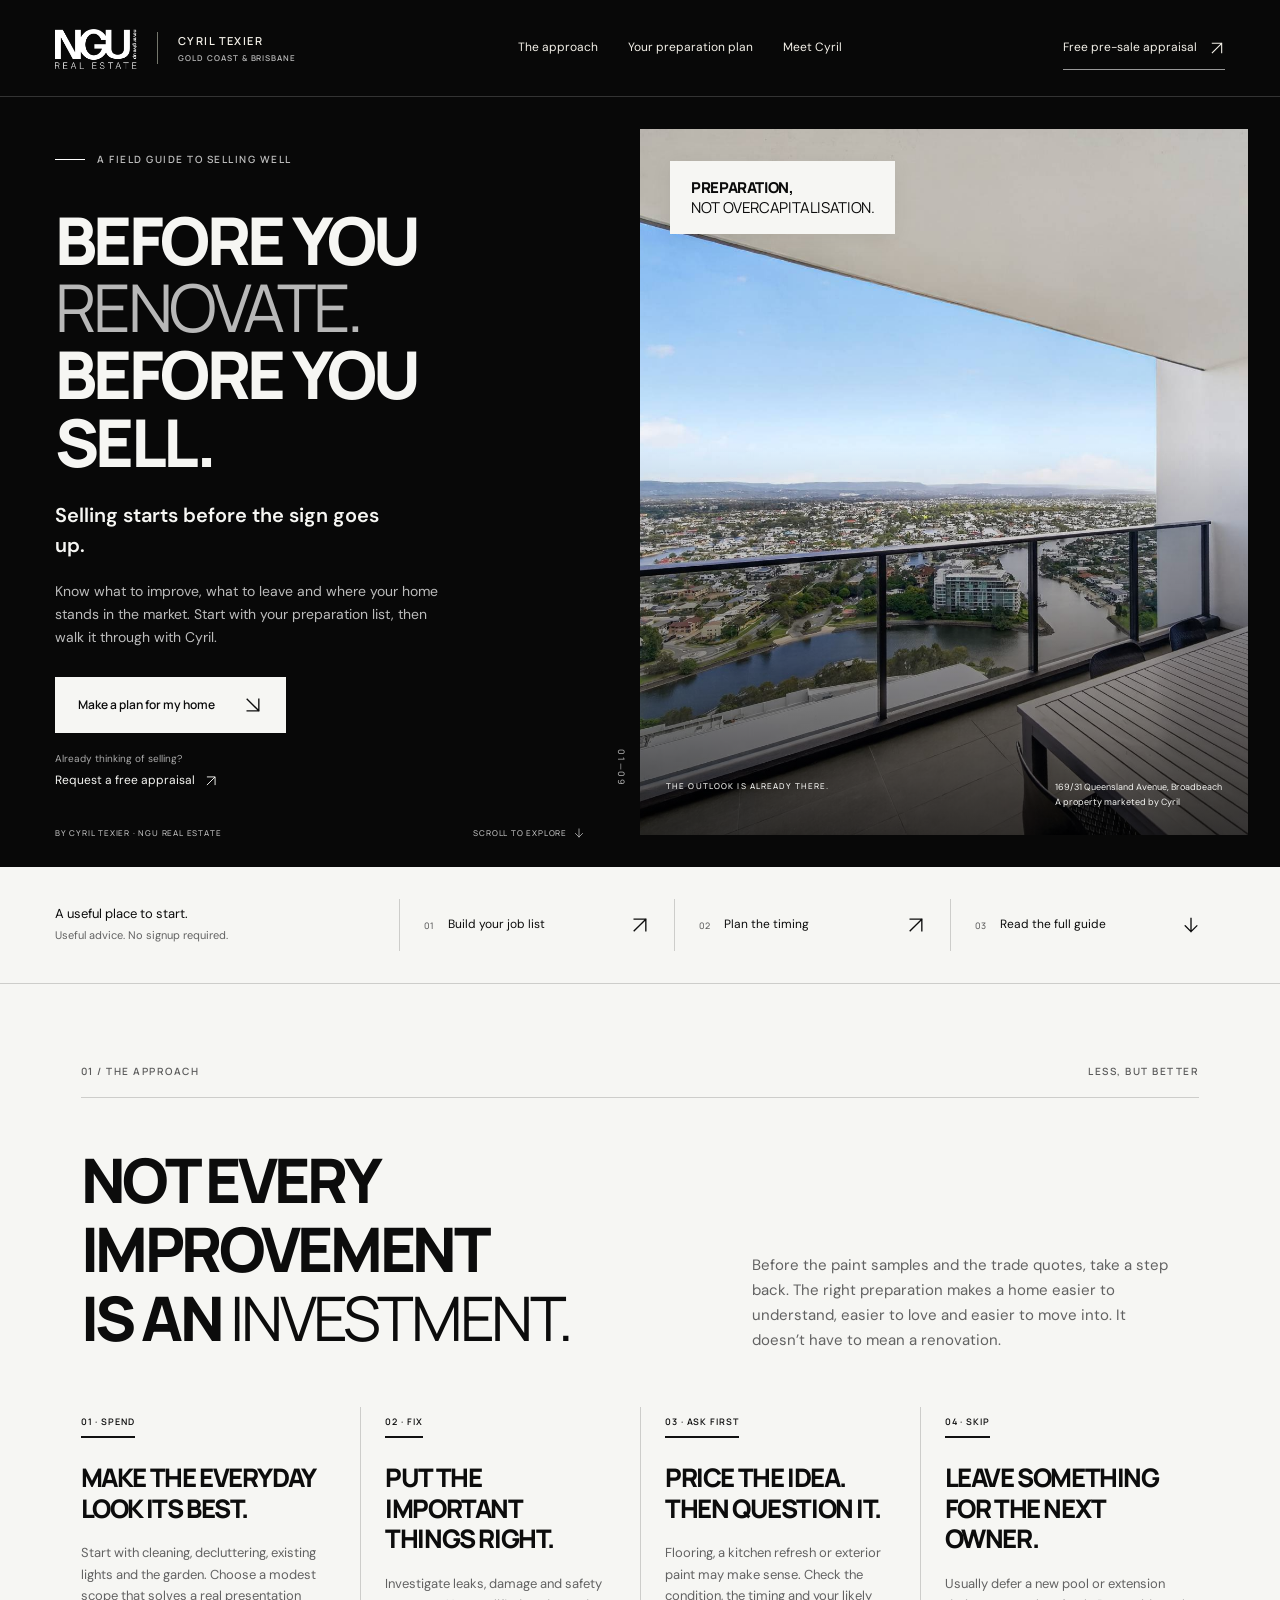
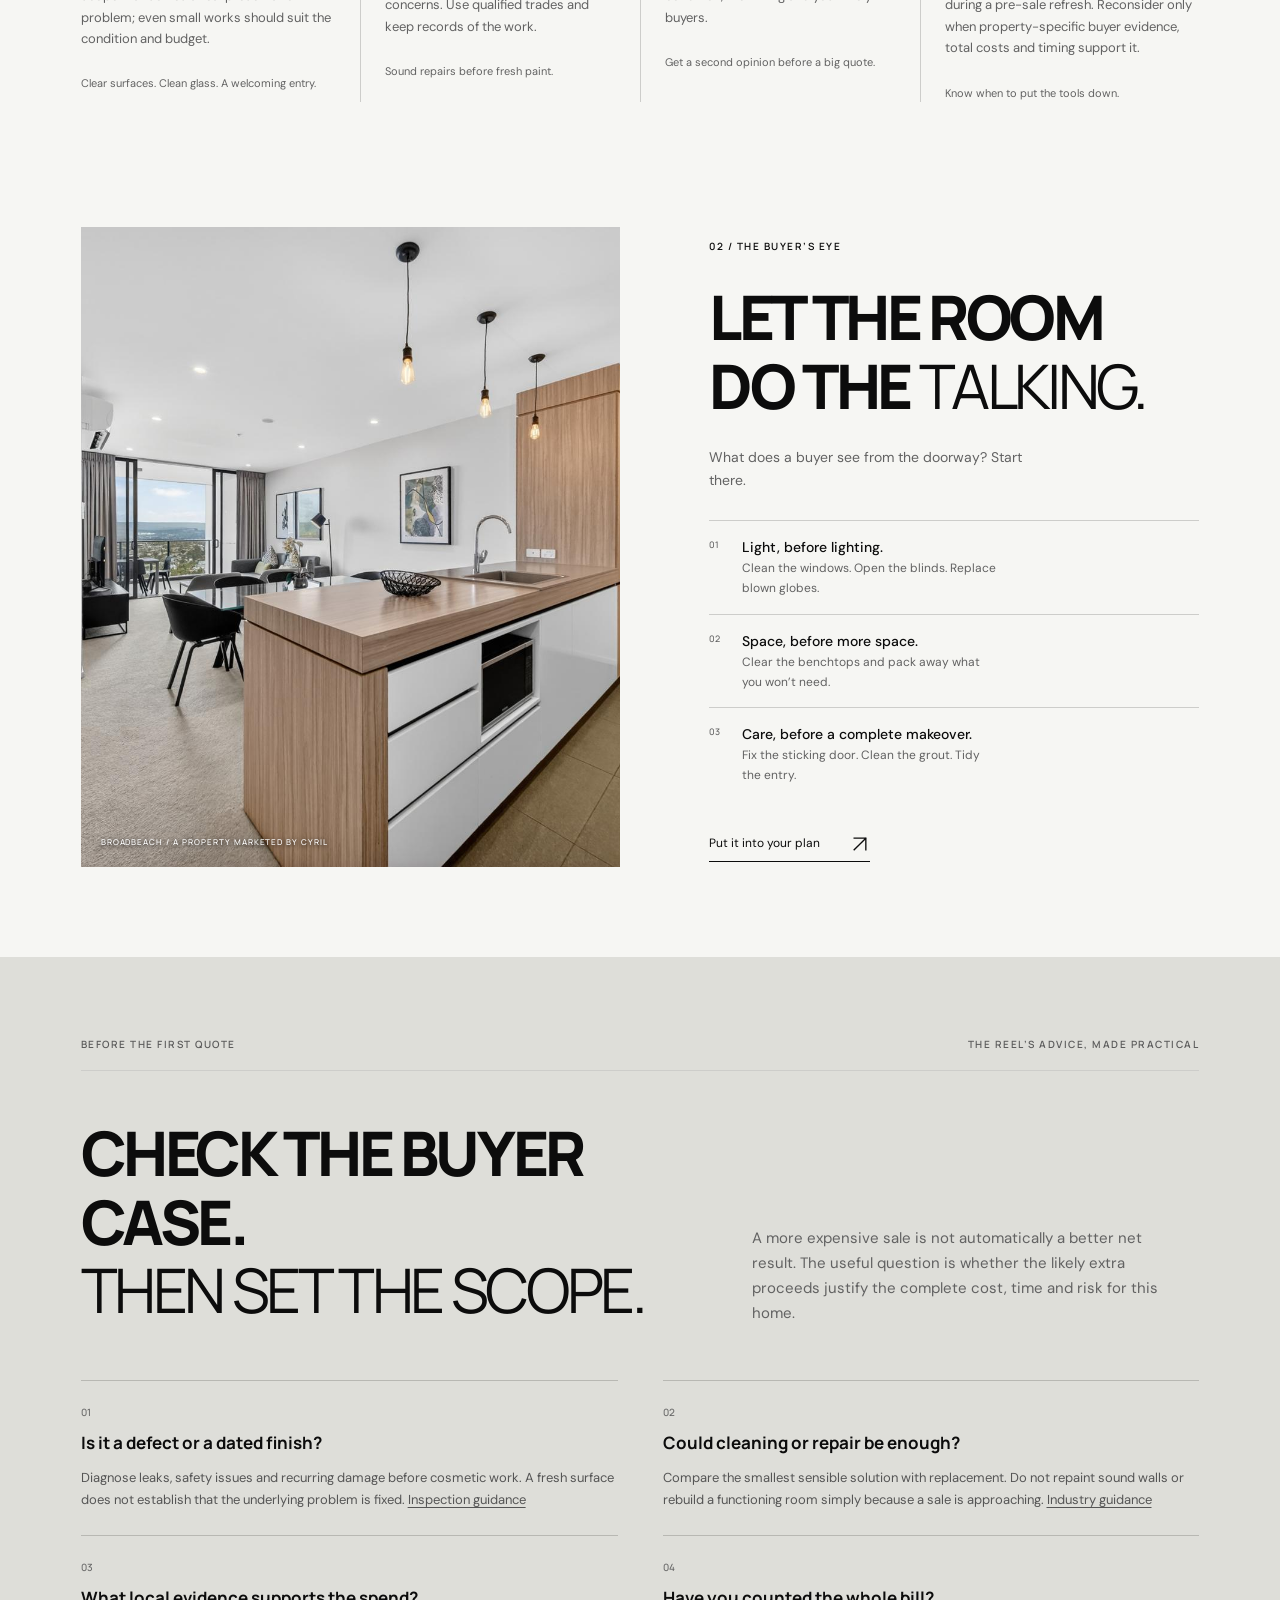
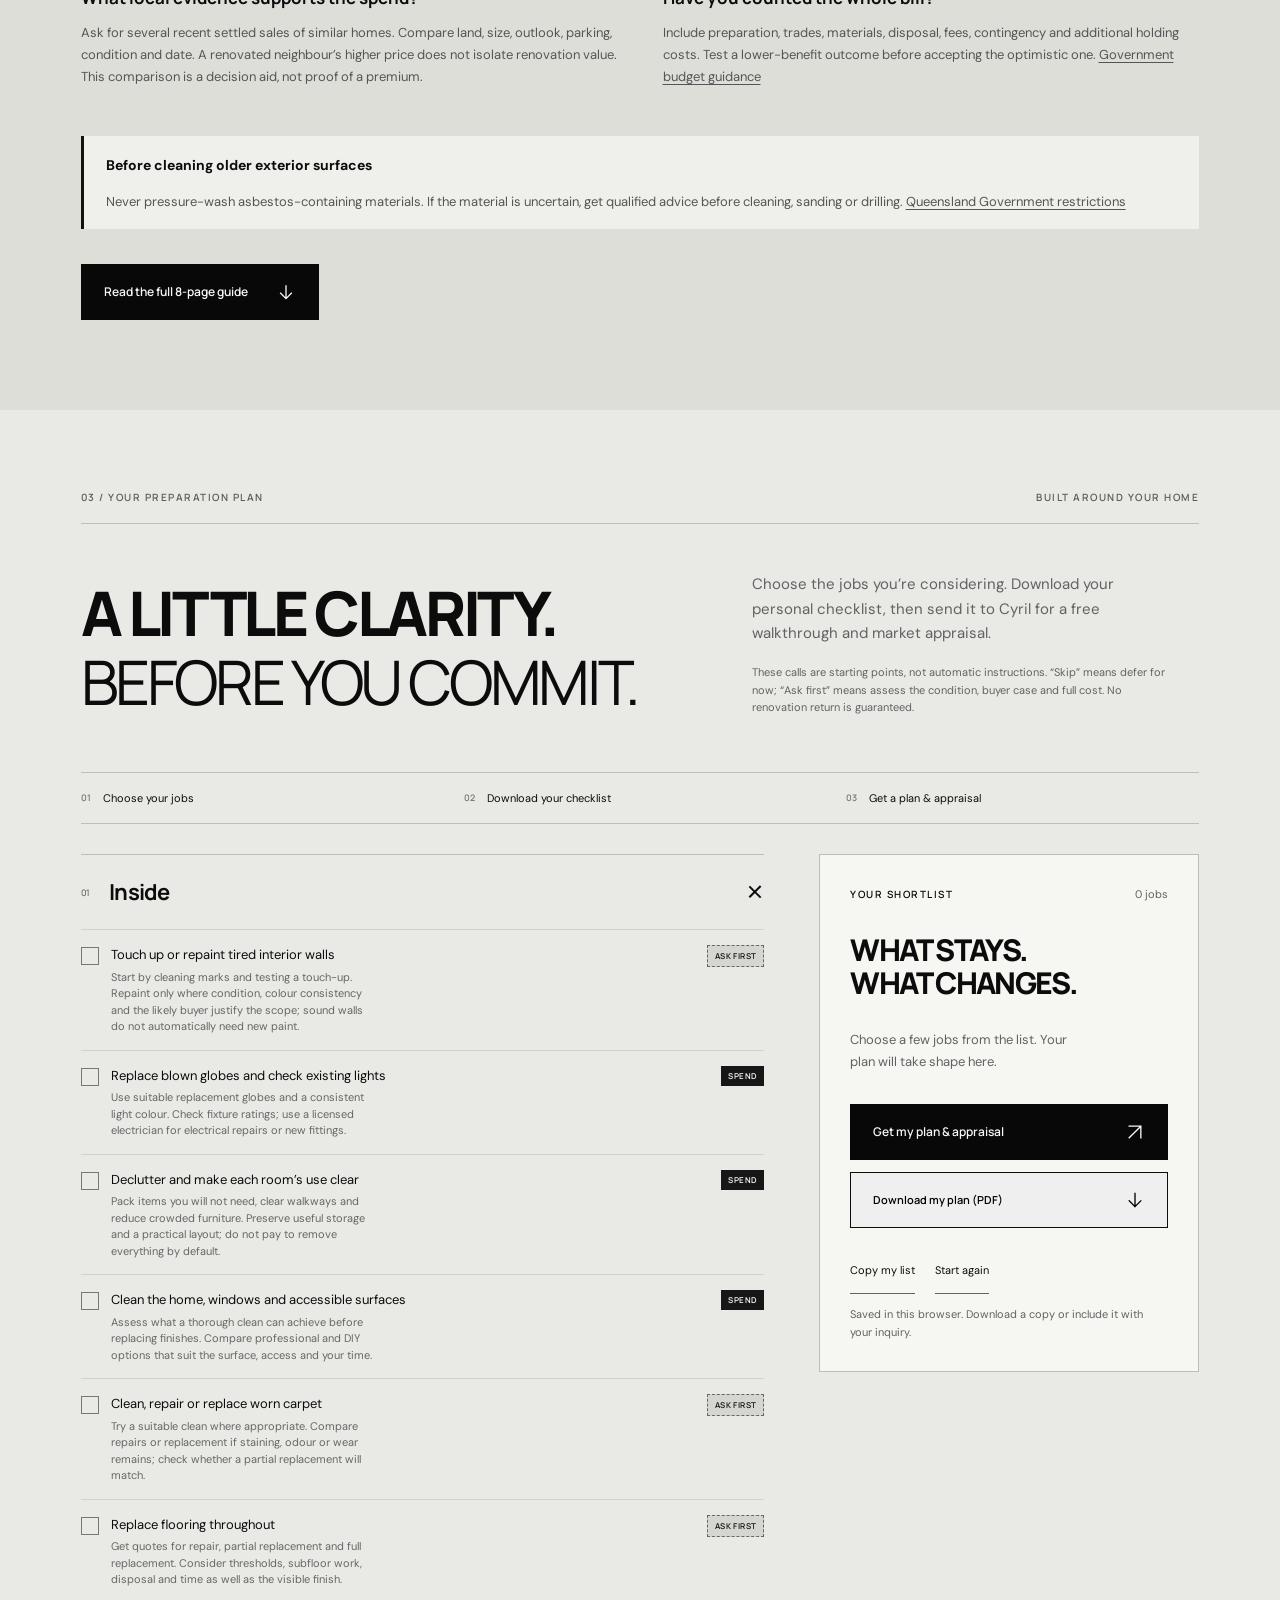
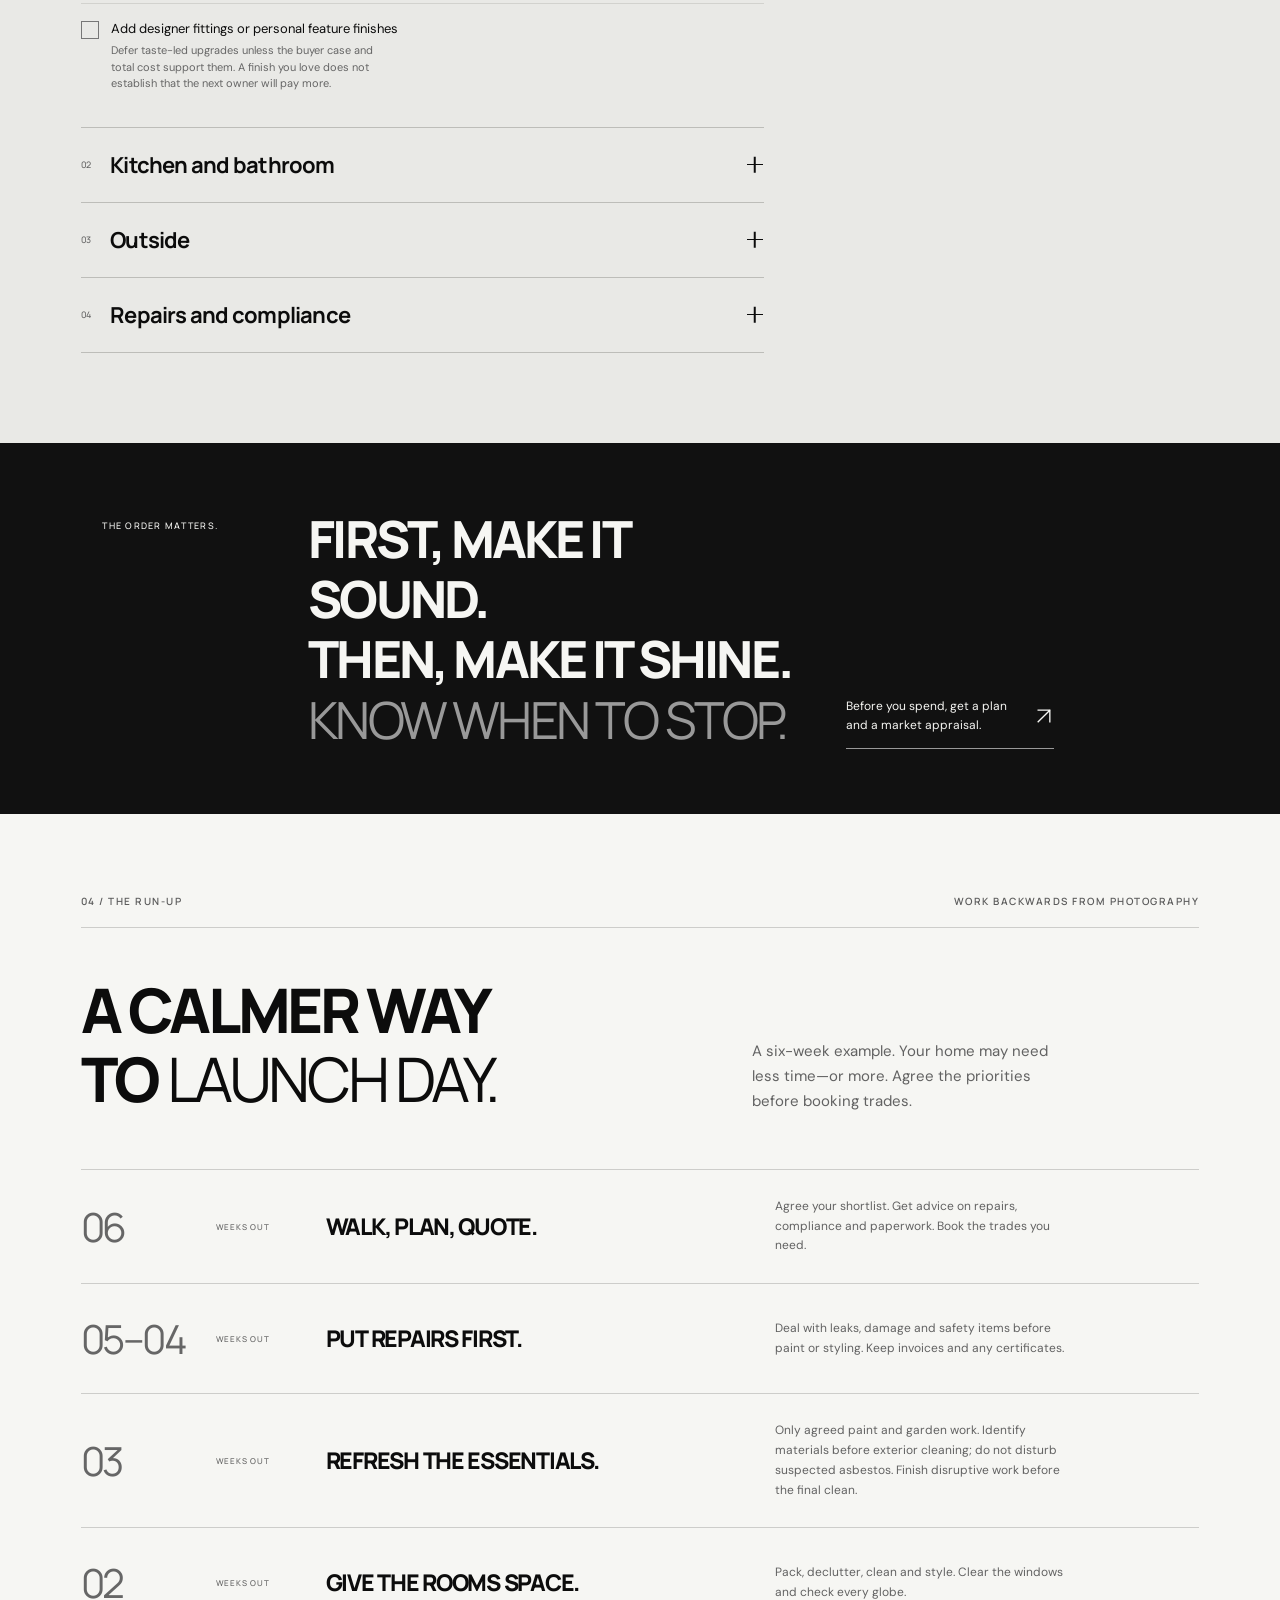
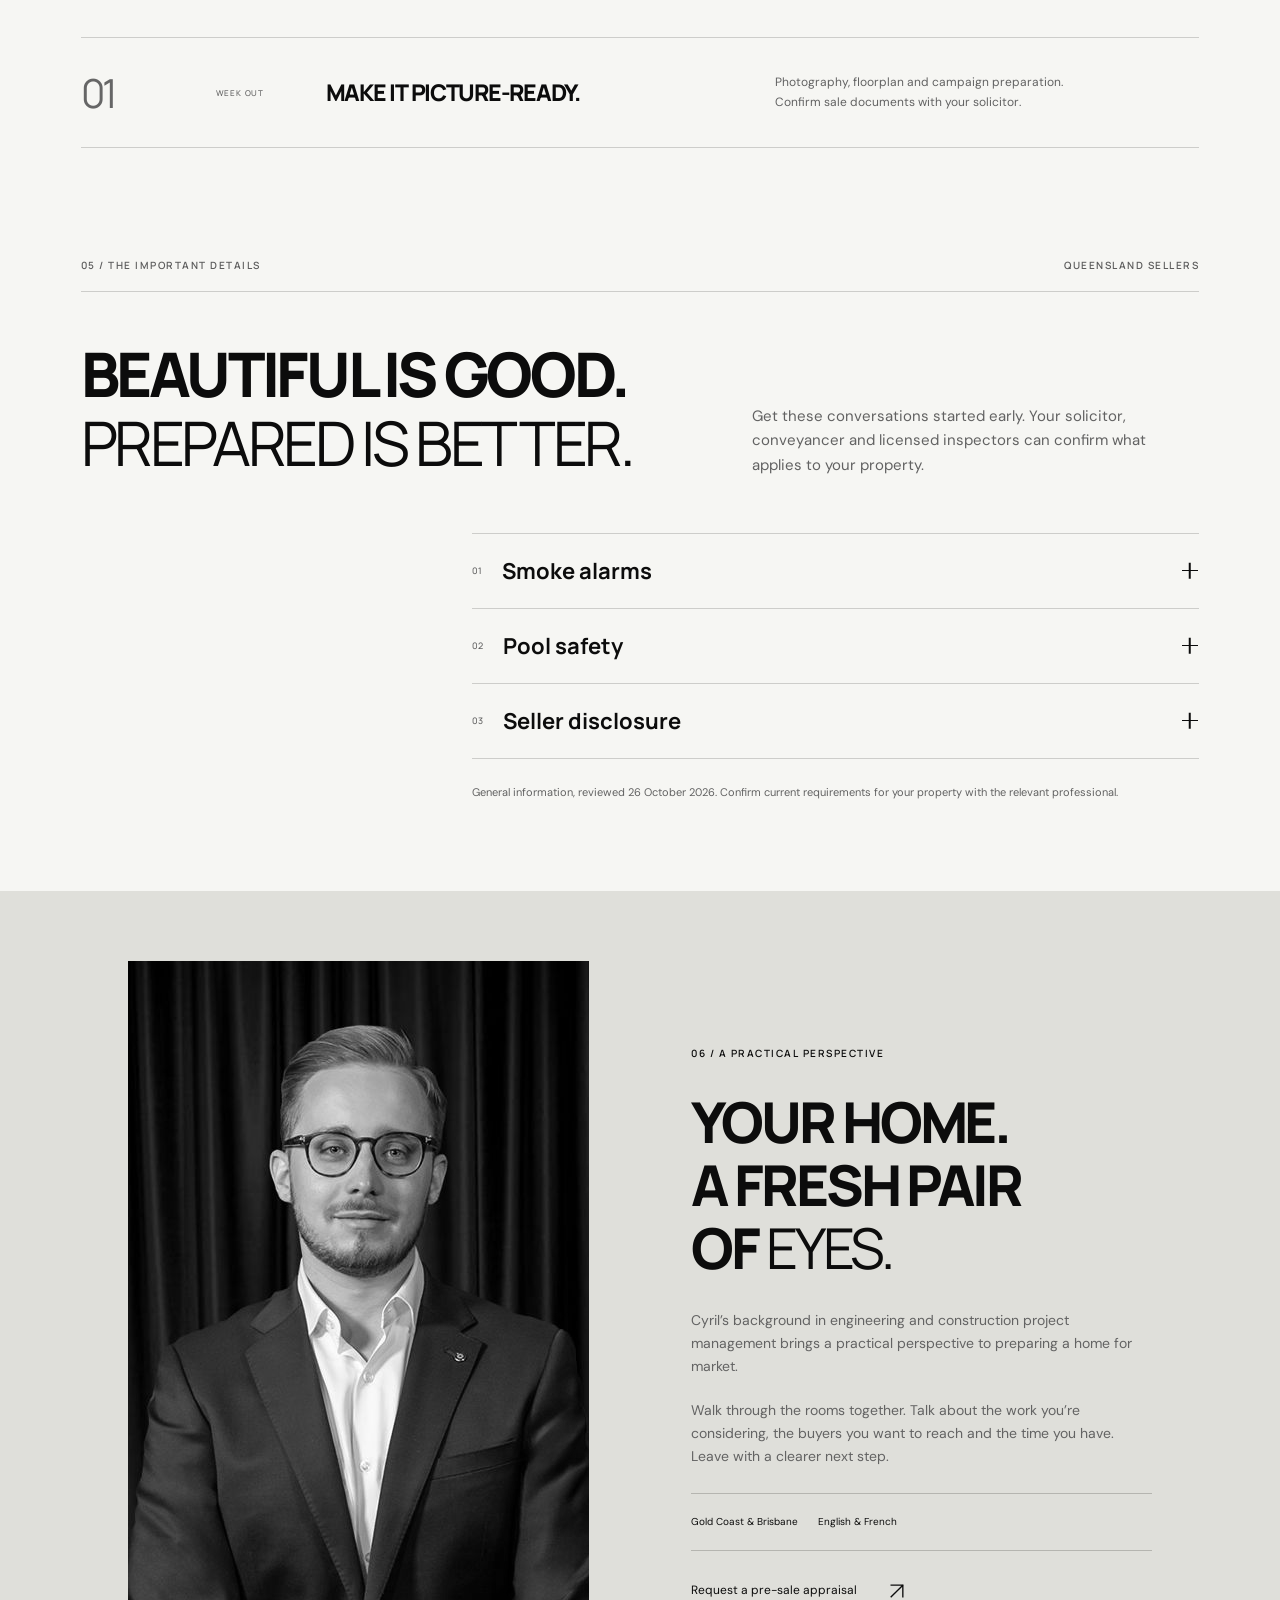
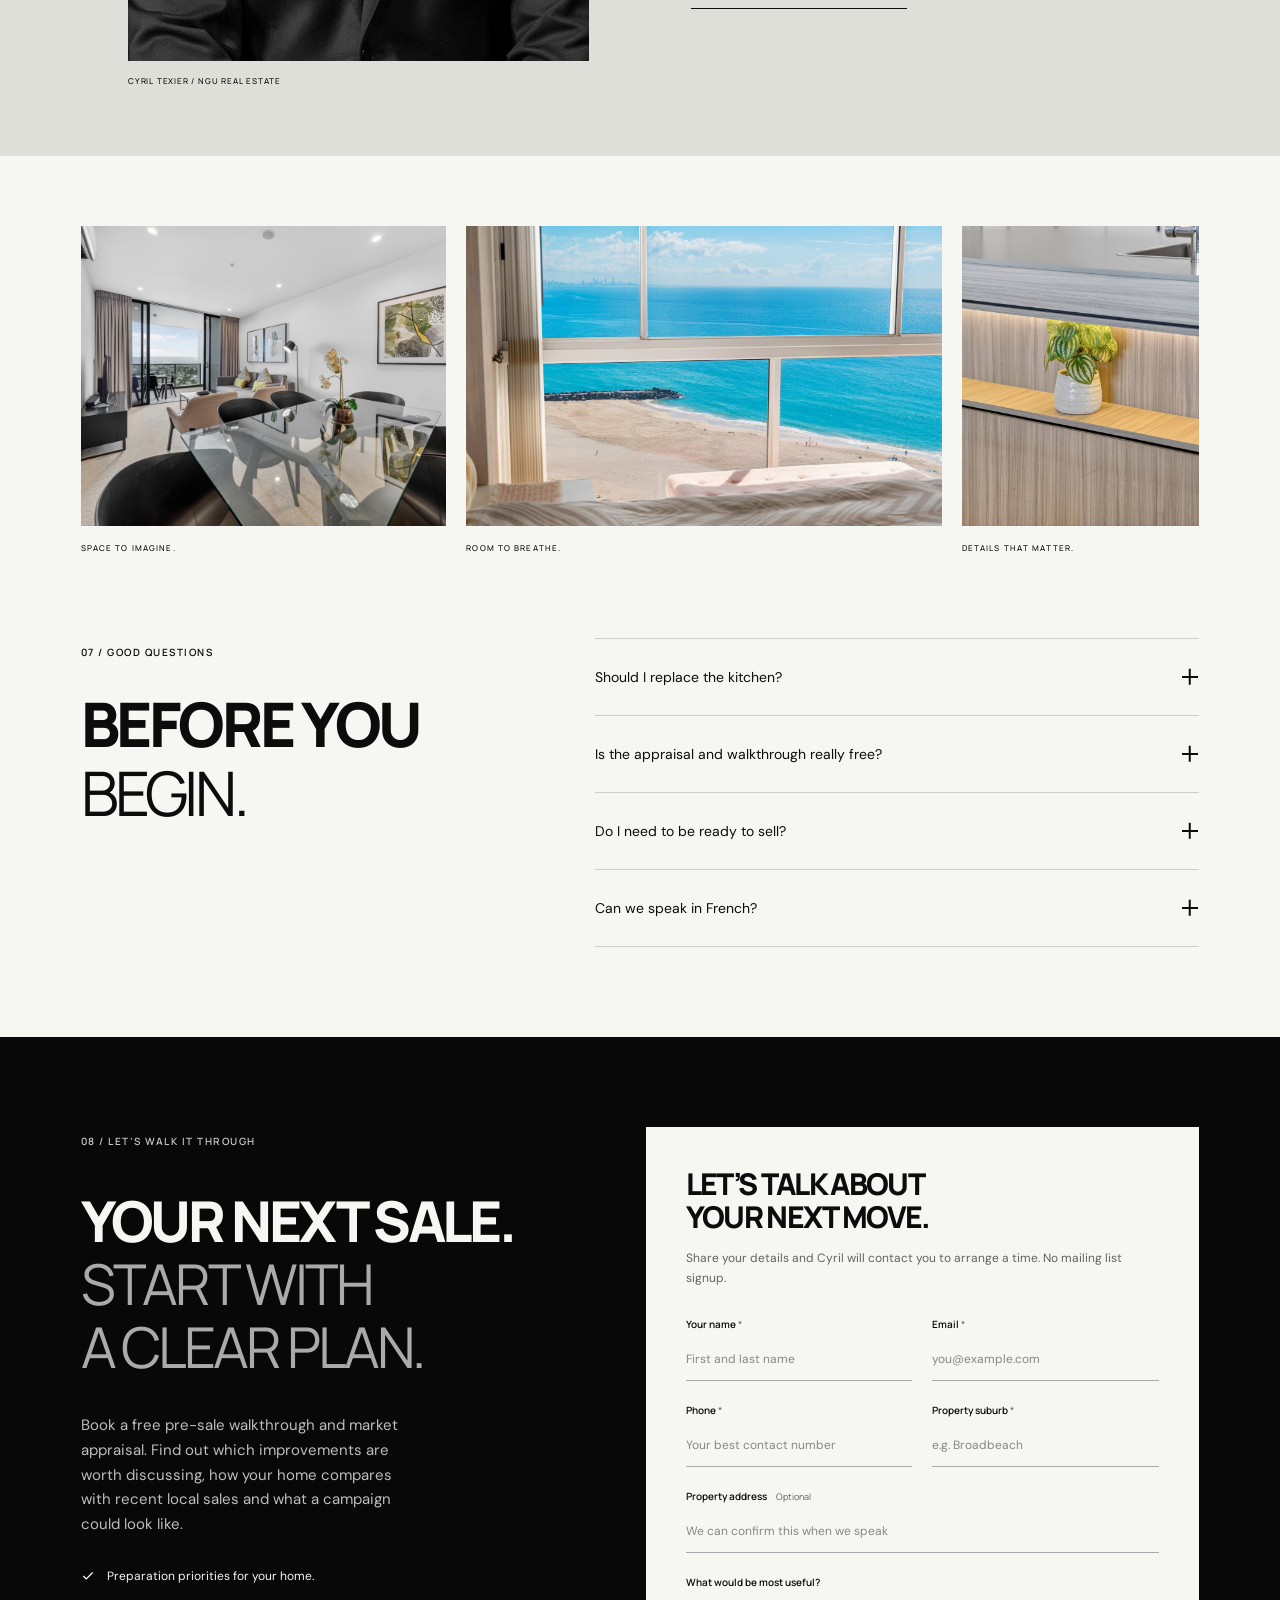
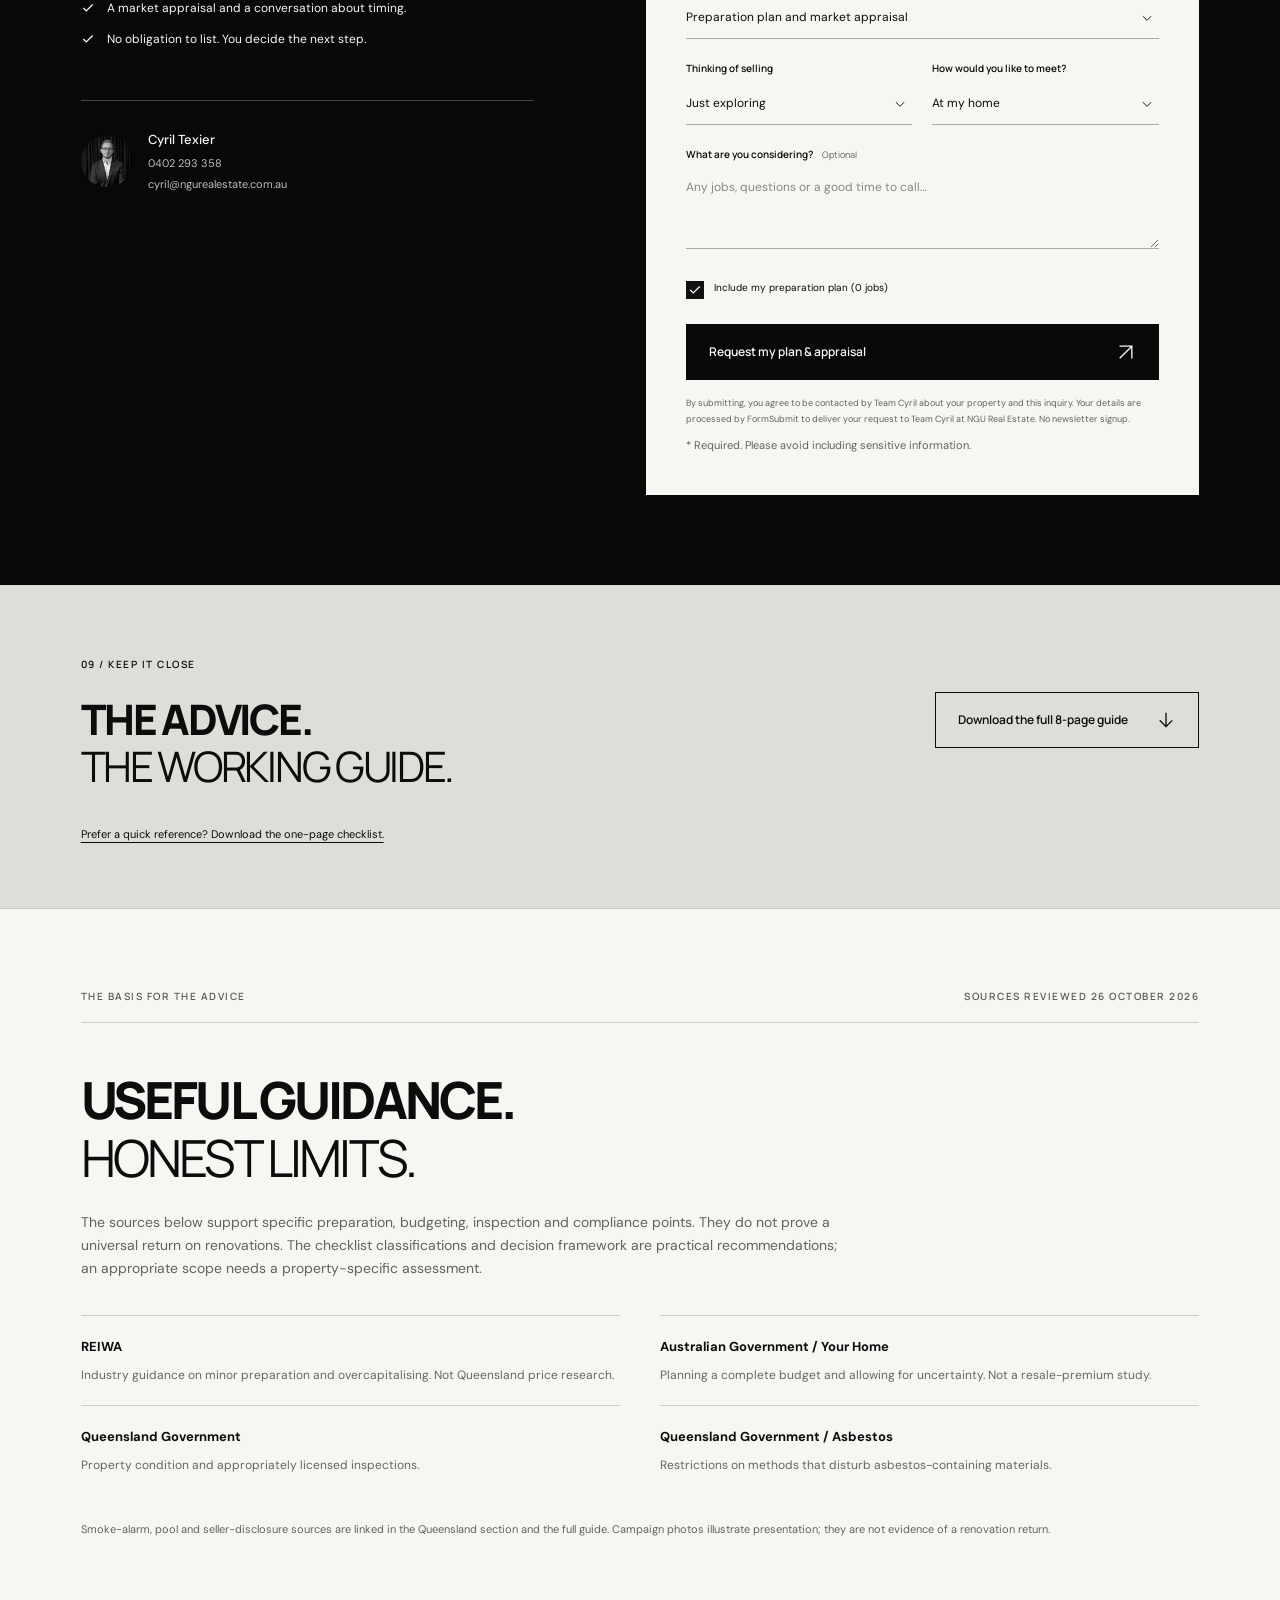
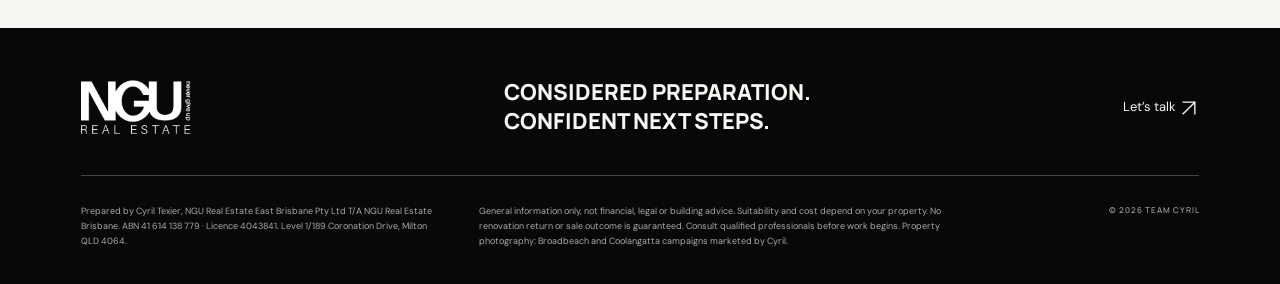
==== commit 6d0cc057: "Add evidence-backed renovation guide and replace blanket advice with conditional recommendations" ====
--- a/index.html
+++ b/index.html
@@ -3,16 +3,16 @@
 <body><a class="skip" href="#planner">Skip to your preparation plan</a>
 <header class="header"><a class="brand" href="#top" aria-label="NGU Team Cyril home"><img src="assets/ngu-logo-white.png" width="92" height="46" alt="NGU Real Estate"><span>CYRIL TEXIER<small>GOLD COAST &amp; BRISBANE</small></span></a><nav aria-label="Main navigation"><a href="#approach">The approach</a><a href="#planner">Your preparation plan</a><a href="#about">Meet Cyril</a></nav><a class="header-cta" href="#enquire">Free pre-sale appraisal <span><svg class="icon" viewBox="0 0 24 24" width="20" height="20" fill="none" stroke="currentColor" stroke-width="1.6" stroke-linecap="square" stroke-linejoin="miter" aria-hidden="true" focusable="false"><path d="M5 19 19 5M5 5h14v14"/></svg></span></a></header>
 <main><section id="top" class="hero"><div class="hero-text"><div class="eyebrow"><span class="line"></span> A FIELD GUIDE TO SELLING WELL</div><h1>Before you<br><em>renovate.</em><br>Before you sell.</h1><p class="hero-lede">Selling starts before the sign goes up.</p><p class="hero-desc">Know what to improve, what to leave and where your home stands in the market. Start with your preparation list, then walk it through with Cyril.</p><a href="#planner" class="button cream">Make a plan for my home <span><svg class="icon" viewBox="0 0 24 24" width="20" height="20" fill="none" stroke="currentColor" stroke-width="1.6" stroke-linecap="square" stroke-linejoin="miter" aria-hidden="true" focusable="false"><path d="M5 5l14 14M5 19h14V5"/></svg></span></a><a class="hero-seller-link" href="#enquire">Already thinking of selling? <span>Request a free appraisal <svg class="icon" viewBox="0 0 24 24" width="18" height="18" fill="none" stroke="currentColor" stroke-width="1.6" aria-hidden="true"><path d="M5 19 19 5M5 5h14v14"/></svg></span></a><div class="hero-foot"><span>BY CYRIL TEXIER · NGU REAL ESTATE</span><a href="#approach" aria-label="Explore the guide">SCROLL TO EXPLORE <svg class="icon" viewBox="0 0 24 24" width="20" height="20" fill="none" stroke="currentColor" stroke-width="1.6" stroke-linecap="square" stroke-linejoin="miter" aria-hidden="true" focusable="false"><path d="M12 4v16m-7-7 7 7 7-7"/></svg></a></div></div><figure class="hero-photo"><img src="assets/hero-view.jpg" alt="Light-filled Broadbeach balcony opening onto a coastal outlook" fetchpriority="high" width="2000" height="1329"><figcaption><span>THE OUTLOOK IS ALREADY THERE.</span><span>169/31 Queensland Avenue, Broadbeach<br>A property marketed by Cyril</span></figcaption><div class="image-label">Preparation,<br><em>not overcapitalisation.</em></div></figure><div class="hero-number" aria-hidden="true">01—09</div></section>
-<div class="intro-strip"><p>A useful place to start.<br><span>Useful advice. No signup required.</span></p><a href="#planner"><span>01</span> Build your job list <b><svg class="icon" viewBox="0 0 24 24" width="20" height="20" fill="none" stroke="currentColor" stroke-width="1.6" stroke-linecap="square" stroke-linejoin="miter" aria-hidden="true" focusable="false"><path d="M5 19 19 5M5 5h14v14"/></svg></b></a><a href="#timeline"><span>02</span> Plan the timing <b><svg class="icon" viewBox="0 0 24 24" width="20" height="20" fill="none" stroke="currentColor" stroke-width="1.6" stroke-linecap="square" stroke-linejoin="miter" aria-hidden="true" focusable="false"><path d="M5 19 19 5M5 5h14v14"/></svg></b></a><a href="Renovate-Before-You-Sell-Checklist.pdf" target="_blank" rel="noopener"><span>03</span> Take the checklist <b><svg class="icon" viewBox="0 0 24 24" width="20" height="20" fill="none" stroke="currentColor" stroke-width="1.6" stroke-linecap="square" stroke-linejoin="miter" aria-hidden="true" focusable="false"><path d="M12 4v16m-7-7 7 7 7-7"/></svg></b></a></div>
-<section id="approach" class="section approach"><div class="section-label"><span>01 / THE APPROACH</span><span>LESS, BUT BETTER</span></div><div class="approach-head"><h2>Not every improvement<br>is an <em>investment.</em></h2><p>Before the paint samples and the trade quotes, take a step back. The right preparation makes a home easier to understand, easier to love and easier to move into. It doesn’t have to mean a renovation.</p></div><div class="principles"><article><span class="verdict-label spend">01 · SPEND</span><h3>Make the everyday<br>look its best.</h3><p>Start with cleaning, decluttering, lighting and the garden. Small, visible changes can lift the way a home presents.</p><span class="example">Clear surfaces. Clean glass. A welcoming entry.</span></article><article><span class="verdict-label fix">02 · FIX</span><h3>Put the important<br>things right.</h3><p>Investigate leaks, damage and safety concerns. Use qualified trades and keep records of the work.</p><span class="example">Sound repairs before fresh paint.</span></article><article><span class="verdict-label ask">03 · ASK FIRST</span><h3>Price the idea.<br>Then question it.</h3><p>Flooring, a kitchen refresh or exterior paint may make sense. Check the condition, the timing and your likely buyers.</p><span class="example">Get a second opinion before a big quote.</span></article><article><span class="verdict-label skip-v">04 · SKIP</span><h3>Leave something<br>for the next owner.</h3><p>A new pool, extension or full renovation is usually more than a pre-sale refresh needs. Buyers may have their own plans.</p><span class="example">Know when to put the tools down.</span></article></div></section>
+<div class="intro-strip"><p>A useful place to start.<br><span>Useful advice. No signup required.</span></p><a href="#planner"><span>01</span> Build your job list <b><svg class="icon" viewBox="0 0 24 24" width="20" height="20" fill="none" stroke="currentColor" stroke-width="1.6" stroke-linecap="square" stroke-linejoin="miter" aria-hidden="true" focusable="false"><path d="M5 19 19 5M5 5h14v14"/></svg></b></a><a href="#timeline"><span>02</span> Plan the timing <b><svg class="icon" viewBox="0 0 24 24" width="20" height="20" fill="none" stroke="currentColor" stroke-width="1.6" stroke-linecap="square" stroke-linejoin="miter" aria-hidden="true" focusable="false"><path d="M5 19 19 5M5 5h14v14"/></svg></b></a><a href="Renovate-Before-You-Sell-Full-Guide.pdf" target="_blank" rel="noopener"><span>03</span> Read the full guide <b><svg class="icon" viewBox="0 0 24 24" width="20" height="20" fill="none" stroke="currentColor" stroke-width="1.6" stroke-linecap="square" stroke-linejoin="miter" aria-hidden="true" focusable="false"><path d="M12 4v16m-7-7 7 7 7-7"/></svg></b></a></div>
+<section id="approach" class="section approach"><div class="section-label"><span>01 / THE APPROACH</span><span>LESS, BUT BETTER</span></div><div class="approach-head"><h2>Not every improvement<br>is an <em>investment.</em></h2><p>Before the paint samples and the trade quotes, take a step back. The right preparation makes a home easier to understand, easier to love and easier to move into. It doesn’t have to mean a renovation.</p></div><div class="principles"><article><span class="verdict-label spend">01 · SPEND</span><h3>Make the everyday<br>look its best.</h3><p>Start with cleaning, decluttering, existing lights and the garden. Choose a modest scope that solves a real presentation problem; even small works should suit the condition and budget.</p><span class="example">Clear surfaces. Clean glass. A welcoming entry.</span></article><article><span class="verdict-label fix">02 · FIX</span><h3>Put the important<br>things right.</h3><p>Investigate leaks, damage and safety concerns. Use qualified trades and keep records of the work.</p><span class="example">Sound repairs before fresh paint.</span></article><article><span class="verdict-label ask">03 · ASK FIRST</span><h3>Price the idea.<br>Then question it.</h3><p>Flooring, a kitchen refresh or exterior paint may make sense. Check the condition, the timing and your likely buyers.</p><span class="example">Get a second opinion before a big quote.</span></article><article><span class="verdict-label skip-v">04 · SKIP</span><h3>Leave something<br>for the next owner.</h3><p>Usually defer a new pool or extension during a pre-sale refresh. Reconsider only when property-specific buyer evidence, total costs and timing support it.</p><span class="example">Know when to put the tools down.</span></article></div></section>
 <section class="photo-essay"><figure><img src="assets/open-plan.jpg" alt="An open-plan Broadbeach living room with clear surfaces, natural light and an open outlook" loading="lazy" width="1600" height="1066"><figcaption>BROADBEACH / A PROPERTY MARKETED BY CYRIL</figcaption></figure><div><span class="eyebrow">02 / THE BUYER’S EYE</span><h2>Let the room<br>do the <em>talking.</em></h2><p>What does a buyer see from the doorway? Start there.</p><ol><li><b>Light, before lighting.</b><span>Clean the windows. Open the blinds. Replace blown globes.</span></li><li><b>Space, before more space.</b><span>Clear the benchtops and pack away what you won’t need.</span></li><li><b>Care, before a complete makeover.</b><span>Fix the sticking door. Clean the grout. Tidy the entry.</span></li></ol><a href="#planner" class="text-link">Put it into your plan <span><svg class="icon" viewBox="0 0 24 24" width="20" height="20" fill="none" stroke="currentColor" stroke-width="1.6" stroke-linecap="square" stroke-linejoin="miter" aria-hidden="true" focusable="false"><path d="M5 19 19 5M5 5h14v14"/></svg></span></a></div></section>
-<section id="planner" class="section planner"><div class="section-label"><span>03 / YOUR PREPARATION PLAN</span><span>BUILT AROUND YOUR HOME</span></div><div class="planner-head"><h2>A little clarity.<br><em>Before you commit.</em></h2><div><p>Choose the jobs you’re considering. Download your personal checklist, then send it to Cyril for a free walkthrough and market appraisal.</p><p class="small">General guidance, not a quote or a promise of return. Your property’s condition and buyers matter.</p></div></div><ol class="plan-steps" aria-label="How to use your plan"><li><span>01</span> Choose your jobs</li><li><span>02</span> Download your checklist</li><li><span>03</span> Get a plan &amp; appraisal</li></ol><div class="planner-grid"><div id="jobAreas" class="job-areas"></div><aside class="plan"><div class="plan-top"><span class="eyebrow">YOUR SHORTLIST</span><span id="jobCount">0 jobs</span></div><h3>What stays.<br>What changes.</h3><div id="planGroups" aria-live="polite"><p class="empty">Choose a few jobs from the list. Your plan will take shape here.</p></div><a class="button dark" href="#enquire">Get my plan &amp; appraisal <span><svg class="icon" viewBox="0 0 24 24" width="20" height="20" fill="none" stroke="currentColor" stroke-width="1.6" stroke-linecap="square" stroke-linejoin="miter" aria-hidden="true" focusable="false"><path d="M5 19 19 5M5 5h14v14"/></svg></span></a><button type="button" class="button outline download-plan" id="downloadPlan">Download my plan (PDF) <span><svg class="icon" viewBox="0 0 24 24" width="20" height="20" fill="none" stroke="currentColor" stroke-width="1.6" stroke-linecap="square" stroke-linejoin="miter" aria-hidden="true" focusable="false"><path d="M12 4v16m-7-7 7 7 7-7"/></svg></span></button><div class="plan-actions"><button type="button" id="copyPlan">Copy my list</button><button type="button" id="clearPlan">Start again</button></div><p class="small" id="planStatus" role="status">Saved in this browser. Download a copy or include it with your inquiry.</p></aside></div></section>
+<section id="before-you-spend" class="section advice-guide"><div class="section-label"><span>BEFORE THE FIRST QUOTE</span><span>THE REEL’S ADVICE, MADE PRACTICAL</span></div><div class="approach-head"><h2>Check the buyer case.<br><em>Then set the scope.</em></h2><p>A more expensive sale is not automatically a better net result. The useful question is whether the likely extra proceeds justify the complete cost, time and risk for this home.</p></div><ol class="advice-tests"><li><b>Is it a defect or a dated finish?</b><p>Diagnose leaks, safety issues and recurring damage before cosmetic work. A fresh surface does not establish that the underlying problem is fixed. <a href="https://www.qld.gov.au/housing/buying-owning-home/advice-buying-home/making-an-offer-on-a-home/inspections" target="_blank" rel="noopener">Inspection guidance</a></p></li><li><b>Could cleaning or repair be enough?</b><p>Compare the smallest sensible solution with replacement. Do not repaint sound walls or rebuild a functioning room simply because a sale is approaching. <a href="https://reiwa.com.au/the-wa-market/resources/articles/how-to-maximise-your-selling-price/" target="_blank" rel="noopener">Industry guidance</a></p></li><li><b>What local evidence supports the spend?</b><p>Ask for several recent settled sales of similar homes. Compare land, size, outlook, parking, condition and date. A renovated neighbour’s higher price does not isolate renovation value. This comparison is a decision aid, not proof of a premium.</p></li><li><b>Have you counted the whole bill?</b><p>Include preparation, trades, materials, disposal, fees, contingency and additional holding costs. Test a lower-benefit outcome before accepting the optimistic one. <a href="https://www.yourhome.gov.au/buy-build-renovate/preliminary-research" target="_blank" rel="noopener">Government budget guidance</a></p></li></ol><div class="material-note"><b>Before cleaning older exterior surfaces</b><p>Never pressure-wash asbestos-containing materials. If the material is uncertain, get qualified advice before cleaning, sanding or drilling. <a href="https://www.asbestos.qld.gov.au/removing-or-disturbing-asbestos/prohibited-activities" target="_blank" rel="noopener">Queensland Government restrictions</a></p></div><a class="button dark" href="Renovate-Before-You-Sell-Full-Guide.pdf" target="_blank" rel="noopener">Read the full 8-page guide <svg class="icon" viewBox="0 0 24 24" width="20" height="20" fill="none" stroke="currentColor" stroke-width="1.6" aria-hidden="true"><path d="M12 4v16m-7-7 7 7 7-7"/></svg></a></section><section id="planner" class="section planner"><div class="section-label"><span>03 / YOUR PREPARATION PLAN</span><span>BUILT AROUND YOUR HOME</span></div><div class="planner-head"><h2>A little clarity.<br><em>Before you commit.</em></h2><div><p>Choose the jobs you’re considering. Download your personal checklist, then send it to Cyril for a free walkthrough and market appraisal.</p><p class="small">These calls are starting points, not automatic instructions. “Skip” means defer for now; “Ask first” means assess the condition, buyer case and full cost. No renovation return is guaranteed.</p></div></div><ol class="plan-steps" aria-label="How to use your plan"><li><span>01</span> Choose your jobs</li><li><span>02</span> Download your checklist</li><li><span>03</span> Get a plan &amp; appraisal</li></ol><div class="planner-grid"><div id="jobAreas" class="job-areas"></div><aside class="plan"><div class="plan-top"><span class="eyebrow">YOUR SHORTLIST</span><span id="jobCount">0 jobs</span></div><h3>What stays.<br>What changes.</h3><div id="planGroups" aria-live="polite"><p class="empty">Choose a few jobs from the list. Your plan will take shape here.</p></div><a class="button dark" href="#enquire">Get my plan &amp; appraisal <span><svg class="icon" viewBox="0 0 24 24" width="20" height="20" fill="none" stroke="currentColor" stroke-width="1.6" stroke-linecap="square" stroke-linejoin="miter" aria-hidden="true" focusable="false"><path d="M5 19 19 5M5 5h14v14"/></svg></span></a><button type="button" class="button outline download-plan" id="downloadPlan">Download my plan (PDF) <span><svg class="icon" viewBox="0 0 24 24" width="20" height="20" fill="none" stroke="currentColor" stroke-width="1.6" stroke-linecap="square" stroke-linejoin="miter" aria-hidden="true" focusable="false"><path d="M12 4v16m-7-7 7 7 7-7"/></svg></span></button><div class="plan-actions"><button type="button" id="copyPlan">Copy my list</button><button type="button" id="clearPlan">Start again</button></div><p class="small" id="planStatus" role="status">Saved in this browser. Download a copy or include it with your inquiry.</p></aside></div></section>
 <section class="quote-band"><span>THE ORDER MATTERS.</span><p>First, make it sound.<br>Then, make it shine.<br><em>Know when to stop.</em></p><a href="#enquire">Before you spend, get a plan and a market appraisal. <svg class="icon" viewBox="0 0 24 24" width="20" height="20" fill="none" stroke="currentColor" stroke-width="1.6" stroke-linecap="square" stroke-linejoin="miter" aria-hidden="true" focusable="false"><path d="M5 19 19 5M5 5h14v14"/></svg></a></section>
-<section id="timeline" class="section timeline"><div class="section-label"><span>04 / THE RUN-UP</span><span>WORK BACKWARDS FROM PHOTOGRAPHY</span></div><div class="timeline-title"><h2>A calmer way<br>to <em>launch day.</em></h2><p>A six-week example. Your home may need less time—or more. Agree the priorities before booking trades.</p></div><div class="timeline-list"><article><span>06</span><small>WEEKS OUT</small><h3>Walk, plan, quote.</h3><p>Agree your shortlist. Get advice on repairs, compliance and paperwork. Book the trades you need.</p></article><article><span>05–04</span><small>WEEKS OUT</small><h3>Put repairs first.</h3><p>Deal with leaks, damage and safety items before paint or styling. Keep invoices and any certificates.</p></article><article><span>03</span><small>WEEKS OUT</small><h3>Refresh the essentials.</h3><p>Targeted paint, garden tidy-up and appropriate exterior cleaning. Finish work that creates dust or disruption.</p></article><article><span>02</span><small>WEEKS OUT</small><h3>Give the rooms space.</h3><p>Pack, declutter, clean and style. Clear the windows and check every globe.</p></article><article><span>01</span><small>WEEK OUT</small><h3>Make it picture-ready.</h3><p>Photography, floorplan and campaign preparation. Confirm sale documents with your solicitor.</p></article></div></section>
+<section id="timeline" class="section timeline"><div class="section-label"><span>04 / THE RUN-UP</span><span>WORK BACKWARDS FROM PHOTOGRAPHY</span></div><div class="timeline-title"><h2>A calmer way<br>to <em>launch day.</em></h2><p>A six-week example. Your home may need less time—or more. Agree the priorities before booking trades.</p></div><div class="timeline-list"><article><span>06</span><small>WEEKS OUT</small><h3>Walk, plan, quote.</h3><p>Agree your shortlist. Get advice on repairs, compliance and paperwork. Book the trades you need.</p></article><article><span>05–04</span><small>WEEKS OUT</small><h3>Put repairs first.</h3><p>Deal with leaks, damage and safety items before paint or styling. Keep invoices and any certificates.</p></article><article><span>03</span><small>WEEKS OUT</small><h3>Refresh the essentials.</h3><p>Only agreed paint and garden work. Identify materials before exterior cleaning; do not disturb suspected asbestos. Finish disruptive work before the final clean.</p></article><article><span>02</span><small>WEEKS OUT</small><h3>Give the rooms space.</h3><p>Pack, declutter, clean and style. Clear the windows and check every globe.</p></article><article><span>01</span><small>WEEK OUT</small><h3>Make it picture-ready.</h3><p>Photography, floorplan and campaign preparation. Confirm sale documents with your solicitor.</p></article></div></section>
 <section class="section compliance"><div class="section-label"><span>05 / THE IMPORTANT DETAILS</span><span>QUEENSLAND SELLERS</span></div><div class="compliance-head"><h2>Beautiful is good.<br><em>Prepared is better.</em></h2><p>Get these conversations started early. Your solicitor, conveyancer and licensed inspectors can confirm what applies to your property.</p></div><div class="compliance-list"><details><summary><span>01</span> Smoke alarms <b class="icon-plus" aria-hidden="true"></b></summary><div><p>Homes sold in Queensland need compliant interconnected photoelectric smoke alarms, including in bedrooms, connecting hallways and on each storey. From 1 January 2027 the requirements extend to all existing private homes. Ask a qualified installer about your property.</p><a href="https://www.fire.qld.gov.au/prepare/fire/smoke-alarms" target="_blank" rel="noopener">Queensland Fire Department <svg class="icon" viewBox="0 0 24 24" width="20" height="20" fill="none" stroke="currentColor" stroke-width="1.6" stroke-linecap="square" stroke-linejoin="miter" aria-hidden="true" focusable="false"><path d="M5 19 19 5M5 5h14v14"/></svg></a></div></details><details><summary><span>02</span> Pool safety <b class="icon-plus" aria-hidden="true"></b></summary><div><p>If you sell without a valid pool safety certificate, prescribed notice requirements apply. For a non-shared pool, the buyer generally has 90 days from settlement to obtain a certificate. Shared pools have different responsibilities. Confirm the process with your solicitor and pool inspector.</p><a href="https://qbcc.qld.gov.au/home-owner-hub/swimming-pools/buy-sell-lease-property-pool" target="_blank" rel="noopener">QBCC pool guidance <svg class="icon" viewBox="0 0 24 24" width="20" height="20" fill="none" stroke="currentColor" stroke-width="1.6" stroke-linecap="square" stroke-linejoin="miter" aria-hidden="true" focusable="false"><path d="M5 19 19 5M5 5h14v14"/></svg></a></div></details><details><summary><span>03</span> Seller disclosure <b class="icon-plus" aria-hidden="true"></b></summary><div><p>Queensland’s seller disclosure scheme commenced on 1 August 2025. Unless an exemption applies, the seller disclosure statement (Form 2) and prescribed certificates must be provided before the buyer signs. Engage your solicitor early to prepare the right documents.</p><a href="https://www.qld.gov.au/housing/buying-owning-home/seller-disclosure-scheme" target="_blank" rel="noopener">Queensland Government guidance <svg class="icon" viewBox="0 0 24 24" width="20" height="20" fill="none" stroke="currentColor" stroke-width="1.6" stroke-linecap="square" stroke-linejoin="miter" aria-hidden="true" focusable="false"><path d="M5 19 19 5M5 5h14v14"/></svg></a></div></details></div><p class="small">General information, reviewed 26 October 2026. Confirm current requirements for your property with the relevant professional.</p></section>
 <section id="about" class="about"><div class="about-image"><img src="assets/cyril.jpg" alt="Cyril Texier, NGU Real Estate" loading="lazy" width="700" height="700"><span>CYRIL TEXIER / NGU REAL ESTATE</span></div><div class="about-copy"><span class="eyebrow">06 / A PRACTICAL PERSPECTIVE</span><h2>Your home.<br>A fresh pair<br>of <em>eyes.</em></h2><p>Cyril’s background in engineering and construction project management brings a practical perspective to preparing a home for market.</p><p>Walk through the rooms together. Talk about the work you’re considering, the buyers you want to reach and the time you have. Leave with a clearer next step.</p><div class="about-facts"><span>Gold Coast &amp; Brisbane</span><span>English &amp; French</span></div><a href="#enquire" class="text-link">Request a pre-sale appraisal <span><svg class="icon" viewBox="0 0 24 24" width="20" height="20" fill="none" stroke="currentColor" stroke-width="1.6" stroke-linecap="square" stroke-linejoin="miter" aria-hidden="true" focusable="false"><path d="M5 19 19 5M5 5h14v14"/></svg></span></a></div></section>
 <section class="gallery-strip" aria-label="Property presentation examples"><figure><img src="assets/living.jpg" alt="A considered living and dining arrangement in Broadbeach" loading="lazy"><figcaption>SPACE TO IMAGINE.</figcaption></figure><figure><img src="assets/bedroom-ocean.jpg" alt="A Coolangatta bedroom framed by an ocean outlook" loading="lazy"><figcaption>ROOM TO BREATHE.</figcaption></figure><figure><img src="assets/bb-detail.jpg" alt="Simple styling in an illuminated joinery niche" loading="lazy"><figcaption>DETAILS THAT MATTER.</figcaption></figure></section>
-<section class="section faq"><div><span class="eyebrow">07 / GOOD QUESTIONS</span><h2>Before you<br><em>begin.</em></h2></div><div><details><summary>Should I replace the kitchen? <b class="icon-plus" aria-hidden="true"></b></summary><p>Start with its condition and what buyers at your price point expect. Cleaning or a targeted refresh may be enough. Compare the cost and timing of a full replacement with a simpler option before committing.</p></details><details><summary>Is the appraisal and walkthrough really free? <b class="icon-plus" aria-hidden="true"></b></summary><p>Yes. Discuss your preparation priorities and request a market appraisal, with no obligation to list. An appraisal is an estimate for marketing purposes, not a formal valuation. Cyril will contact you to agree a time at home or by video.</p></details><details><summary>Do I need to be ready to sell? <b class="icon-plus" aria-hidden="true"></b></summary><p>No. Planning early can help you avoid doing the same work twice. Let Cyril know your approximate timing in the form.</p></details><details><summary>Can we speak in French? <b class="icon-plus" aria-hidden="true"></b></summary><p>Bien sûr. La visite et les échanges peuvent se faire en français. Indiquez simplement votre préférence dans votre message.</p></details></div></section>
+<section class="section faq"><div><span class="eyebrow">07 / GOOD QUESTIONS</span><h2>Before you<br><em>begin.</em></h2></div><div><details><summary>Should I replace the kitchen? <b class="icon-plus" aria-hidden="true"></b></summary><p>Start with its condition and what buyers at your price point expect. Cleaning or a targeted refresh may be enough. A full replacement can be appropriate for some homes, but compare relevant recent settled sales, full costs and timing before committing.</p></details><details><summary>Is the appraisal and walkthrough really free? <b class="icon-plus" aria-hidden="true"></b></summary><p>Yes. Discuss your preparation priorities and request a market appraisal, with no obligation to list. An appraisal is an estimate for marketing purposes, not a formal valuation. Cyril will contact you to agree a time at home or by video.</p></details><details><summary>Do I need to be ready to sell? <b class="icon-plus" aria-hidden="true"></b></summary><p>No. Planning early can help you avoid doing the same work twice. Let Cyril know your approximate timing in the form.</p></details><details><summary>Can we speak in French? <b class="icon-plus" aria-hidden="true"></b></summary><p>Bien sûr. La visite et les échanges peuvent se faire en français. Indiquez simplement votre préférence dans votre message.</p></details></div></section>
 <section id="enquire" class="enquiry"><div class="enquiry-copy"><span class="eyebrow">08 / LET’S WALK IT THROUGH</span><h2>Your next sale.<br><em>Start with<br>a clear plan.</em></h2><p>Book a free pre-sale walkthrough and market appraisal. Find out which improvements are worth discussing, how your home compares with recent local sales and what a campaign could look like.</p><div class="enquiry-promise"><span>Preparation priorities for your home.</span><span>A market appraisal and a conversation about timing.</span><span>No obligation to list. You decide the next step.</span></div><div class="direct-contact"><img src="assets/cyril.jpg" alt="" width="56" height="56"><div><b>Cyril Texier</b><a href="tel:0402293358">0402 293 358</a><a href="mailto:cyril@ngurealestate.com.au">cyril@ngurealestate.com.au</a></div></div></div><div class="form-panel"><form id="inquiryForm" action="https://formsubmit.co/teamcyril@ngurealestate.com.au" method="POST"><h3>Let’s talk about<br>your next move.</h3><p class="form-intro">Share your details and Cyril will contact you to arrange a time. No mailing list signup.</p><input type="hidden" name="_subject" value="New seller inquiry — preparation and appraisal"><input type="hidden" name="_template" value="table"><input type="hidden" name="_next" id="returnUrl"><input type="hidden" name="Preparation plan" id="planField"><div class="hp" aria-hidden="true"><label for="website">Leave this field empty</label><input type="text" id="website" name="_honey" tabindex="-1" autocomplete="off"></div><div class="form-row"><div class="field"><label for="name">Your name <span>*</span></label><input id="name" name="name" autocomplete="name" maxlength="100" required placeholder="First and last name"></div><div class="field"><label for="email">Email <span>*</span></label><input id="email" name="email" type="email" autocomplete="email" maxlength="254" required placeholder="you@example.com"></div></div><div class="form-row"><div class="field"><label for="phone">Phone <span>*</span></label><input id="phone" name="phone" type="tel" autocomplete="tel" maxlength="30" required placeholder="Your best contact number"></div><div class="field"><label for="suburb">Property suburb <span>*</span></label><input id="suburb" name="suburb" autocomplete="address-level2" maxlength="100" required placeholder="e.g. Broadbeach"></div></div><div class="field"><label for="address">Property address <span class="optional">Optional</span></label><input id="address" name="Property address" autocomplete="street-address" maxlength="240" placeholder="We can confirm this when we speak"></div><div class="field"><label for="help">What would be most useful?</label><select id="help" name="Seller goal"><option>Preparation plan and market appraisal</option><option>I’m ready to discuss selling</option><option>Preparation advice for a future sale</option></select></div><div class="form-row"><div class="field"><label for="timing">Thinking of selling</label><select name="Selling timeframe" id="timing"><option value="Just exploring">Just exploring</option><option>Within 3 months</option><option>3–6 months</option><option>6–12 months</option><option>More than 12 months</option></select></div><div class="field"><label for="meeting">How would you like to meet?</label><select name="Meeting preference" id="meeting"><option>At my home</option><option>Video call</option><option>A phone call first</option></select></div></div><div class="field"><label for="message">What are you considering? <span class="optional">Optional</span></label><textarea name="message" id="message" rows="3" maxlength="4000" placeholder="Any jobs, questions or a good time to call…"></textarea></div><label class="attach"><input type="checkbox" id="attachPlan" checked> <span>Include my preparation plan <span id="attachedCount">(0 jobs)</span></span></label><p id="formError" class="form-error" role="alert" hidden></p><button type="submit" class="button dark" id="submitButton">Request my plan &amp; appraisal <span><svg class="icon" viewBox="0 0 24 24" width="20" height="20" fill="none" stroke="currentColor" stroke-width="1.6" stroke-linecap="square" stroke-linejoin="miter" aria-hidden="true" focusable="false"><path d="M5 19 19 5M5 5h14v14"/></svg></span></button><p class="privacy">By submitting, you agree to be contacted by Team Cyril about your property and this inquiry. Your details are processed by FormSubmit to deliver your request to Team Cyril at NGU Real Estate. No newsletter signup.</p><p class="small">* Required. Please avoid including sensitive information.</p></form><div id="success" class="success" hidden tabindex="-1"><span class="eyebrow">REQUEST SUBMITTED</span><h3>A good place<br>to <em>start.</em></h3><p>Your request is on its way to Team Cyril. Cyril will contact you to arrange your preparation walkthrough and market appraisal.</p><p>Your appointment is confirmed directly with you. If you need to reach Cyril sooner, call <a href="tel:0402293358">0402 293 358</a>.</p><a class="text-link" href="#planner">Back to my plan <svg class="icon" viewBox="0 0 24 24" width="20" height="20" fill="none" stroke="currentColor" stroke-width="1.6" stroke-linecap="square" stroke-linejoin="miter" aria-hidden="true" focusable="false"><path d="M5 19 19 5M5 5h14v14"/></svg></a></div></div></section>
-<section class="download"><div><span class="eyebrow">09 / KEEP IT CLOSE</span><h2>A plan for the fridge.<br><em>Not another tab.</em></h2></div><a class="button outline" href="Renovate-Before-You-Sell-Checklist.pdf" target="_blank" rel="noopener">Take the one-page checklist <span><svg class="icon" viewBox="0 0 24 24" width="20" height="20" fill="none" stroke="currentColor" stroke-width="1.6" stroke-linecap="square" stroke-linejoin="miter" aria-hidden="true" focusable="false"><path d="M12 4v16m-7-7 7 7 7-7"/></svg></span></a></section></main>
+<section class="download full-guide-download"><div><span class="eyebrow">09 / KEEP IT CLOSE</span><h2>The advice.<br><em>The working guide.</em></h2></div><a class="button outline" href="Renovate-Before-You-Sell-Full-Guide.pdf" target="_blank" rel="noopener">Download the full 8-page guide <span><svg class="icon" viewBox="0 0 24 24" width="20" height="20" fill="none" stroke="currentColor" stroke-width="1.6" stroke-linecap="square" stroke-linejoin="miter" aria-hidden="true" focusable="false"><path d="M12 4v16m-7-7 7 7 7-7"/></svg></span></a><a class="compact-resource" href="Renovate-Before-You-Sell-Checklist.pdf" target="_blank" rel="noopener">Prefer a quick reference? Download the one-page checklist.</a></section><section class="section evidence" id="sources"><div class="section-label"><span>THE BASIS FOR THE ADVICE</span><span>SOURCES REVIEWED 26 OCTOBER 2026</span></div><h2>Useful guidance.<br><em>Honest limits.</em></h2><p class="evidence-intro">The sources below support specific preparation, budgeting, inspection and compliance points. They do not prove a universal return on renovations. The checklist classifications and decision framework are practical recommendations; an appropriate scope needs a property-specific assessment.</p><div class="evidence-links"><a href="https://reiwa.com.au/the-wa-market/resources/articles/how-to-maximise-your-selling-price/" target="_blank" rel="noopener"><b>REIWA</b><span>Industry guidance on minor preparation and overcapitalising. Not Queensland price research.</span></a><a href="https://www.yourhome.gov.au/buy-build-renovate/preliminary-research" target="_blank" rel="noopener"><b>Australian Government / Your Home</b><span>Planning a complete budget and allowing for uncertainty. Not a resale-premium study.</span></a><a href="https://www.qld.gov.au/housing/buying-owning-home/advice-buying-home/making-an-offer-on-a-home/inspections" target="_blank" rel="noopener"><b>Queensland Government</b><span>Property condition and appropriately licensed inspections.</span></a><a href="https://www.asbestos.qld.gov.au/removing-or-disturbing-asbestos/prohibited-activities" target="_blank" rel="noopener"><b>Queensland Government / Asbestos</b><span>Restrictions on methods that disturb asbestos-containing materials.</span></a></div><p class="small">Smoke-alarm, pool and seller-disclosure sources are linked in the Queensland section and the full guide. Campaign photos illustrate presentation; they are not evidence of a renovation return.</p></section></main>
 <footer><div class="footer-top"><a href="#top"><img src="assets/ngu-logo-white.png" width="110" height="55" alt="NGU Real Estate"></a><p>Considered preparation.<br>Confident next steps.</p><a href="mailto:cyril@ngurealestate.com.au">Let’s talk <svg class="icon" viewBox="0 0 24 24" width="20" height="20" fill="none" stroke="currentColor" stroke-width="1.6" stroke-linecap="square" stroke-linejoin="miter" aria-hidden="true" focusable="false"><path d="M5 19 19 5M5 5h14v14"/></svg></a></div><div class="footer-bottom"><p>Prepared by Cyril Texier, NGU Real Estate East Brisbane Pty Ltd T/A NGU Real Estate Brisbane. ABN 41 614 138 779 · Licence 4043841. Level 1/189 Coronation Drive, Milton QLD 4064.</p><p>General information only, not financial, legal or building advice. Suitability and cost depend on your property. No renovation return or sale outcome is guaranteed. Consult qualified professionals before work begins. Property photography: Broadbeach and Coolangatta campaigns marketed by Cyril.</p><span>© 2026 TEAM CYRIL</span></div></footer><div class="mobile-cta" id="mobileCta"><a href="#planner">Your plan <span id="mobileCount">0</span></a><a href="#enquire">Free appraisal <svg class="icon" viewBox="0 0 24 24" width="20" height="20" fill="none" stroke="currentColor" stroke-width="1.6" stroke-linecap="square" stroke-linejoin="miter" aria-hidden="true" focusable="false"><path d="M5 19 19 5M5 5h14v14"/></svg></a></div><script src="app.js" defer></script></body></html>
--- a/style.css
+++ b/style.css
@@ -18,3 +18,4 @@
 @media(forced-colors:active){.job input,.attach input{appearance:auto}.icon-plus:before,.icon-plus:after{background:CanvasText}}
 
 .hero-seller-link{display:flex;flex-direction:column;gap:3px;margin-top:18px;text-decoration:none;font-size:10px;color:#aaa}.hero-seller-link>span{display:inline-flex;align-items:center;gap:9px;color:var(--paper);font-size:12px}.hero-seller-link .icon{width:14px;height:14px;min-width:14px;flex-basis:14px}.plan-actions button{min-height:44px}.header-cta{min-height:44px}.hero-foot{padding-top:28px}@media(max-width:560px){.hero-seller-link{margin-top:18px}.hero-foot{padding-top:25px}.hero-text{padding-bottom:25px}}
+.advice-guide{background:#deded9}.advice-tests{list-style:none;margin:0;padding:0;display:grid;grid-template-columns:1fr 1fr;gap:0 45px;counter-reset:advice}.advice-tests li{counter-increment:advice;padding:24px 0;border-top:1px solid #b8b8b3}.advice-tests b{font:700 17px/1.4 var(--label);display:block}.advice-tests b:before{content:'0'counter(advice);font:500 10px var(--label);display:block;color:#666;margin-bottom:12px}.advice-tests p,.material-note p{font-size:13px;color:#555;line-height:1.7;margin-top:12px}.advice-tests a,.material-note a{text-underline-offset:3px}.material-note{border-left:3px solid #111;padding:16px 22px;background:#efefeb;margin:24px 0 30px}.material-note>b{font-size:14px}.advice-guide>.button{margin-top:5px}.evidence{border-top:1px solid var(--line)}.evidence h2{font-size:clamp(33px,4vw,55px)}.evidence-intro{font-size:14px;max-width:76ch;color:#626262;margin:25px 0 35px}.evidence-links{display:grid;grid-template-columns:1fr 1fr;gap:0 40px;margin-bottom:25px}.evidence-links a{display:block;padding:20px 0;border-top:1px solid var(--line);text-decoration:none}.evidence-links b{display:block;font-size:13px}.evidence-links span{display:block;font-size:12px;color:#666;margin-top:8px}.evidence-links a:hover b{text-decoration:underline}.full-guide-download{flex-wrap:wrap}.compact-resource{font-size:11px;text-underline-offset:4px;flex-basis:100%}.full-guide-download>div{flex:1}.full-guide-download>.button{flex:0 1 auto}@media(max-width:560px){.advice-tests{grid-template-columns:1fr;gap:0}.advice-tests b{font-size:16px}.advice-tests li{padding:22px 0}.evidence-links{grid-template-columns:1fr}.material-note{padding:16px}.evidence-intro{font-size:13px}.compact-resource{display:block;margin-top:22px}}
